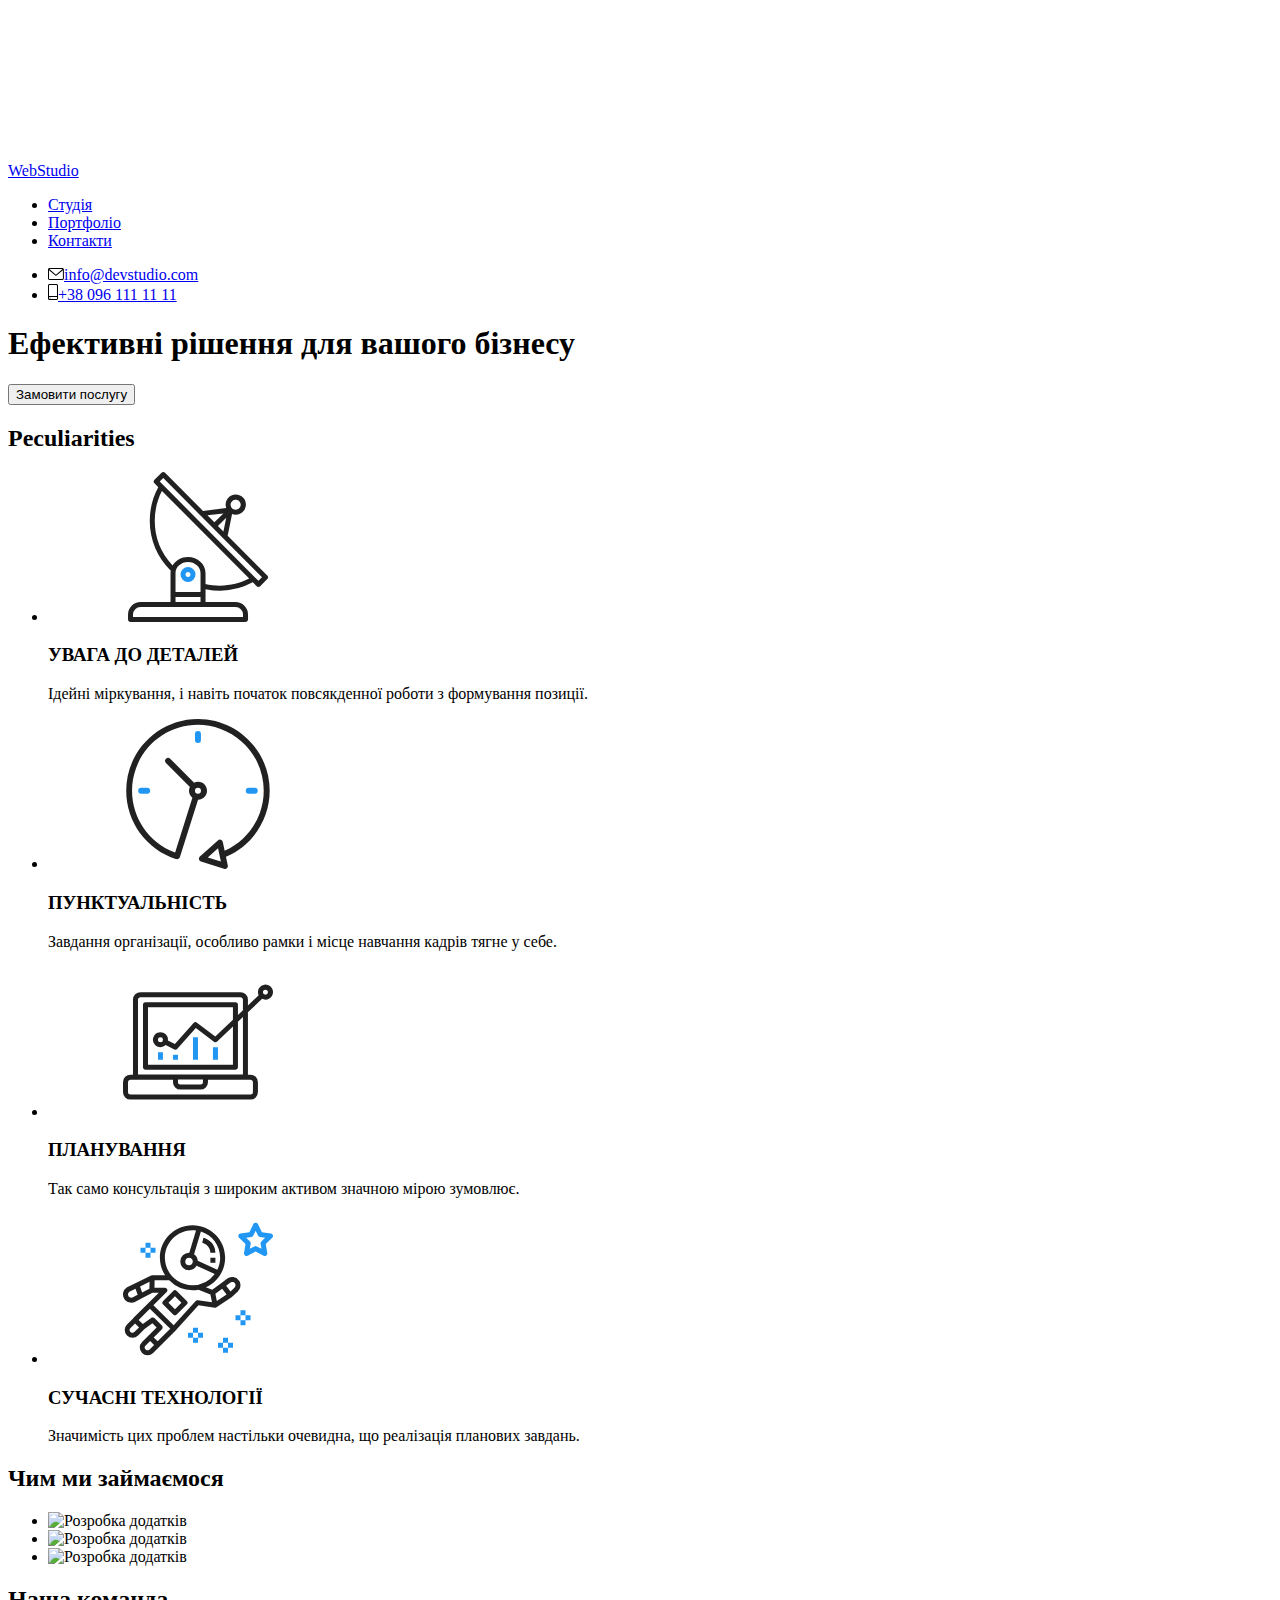
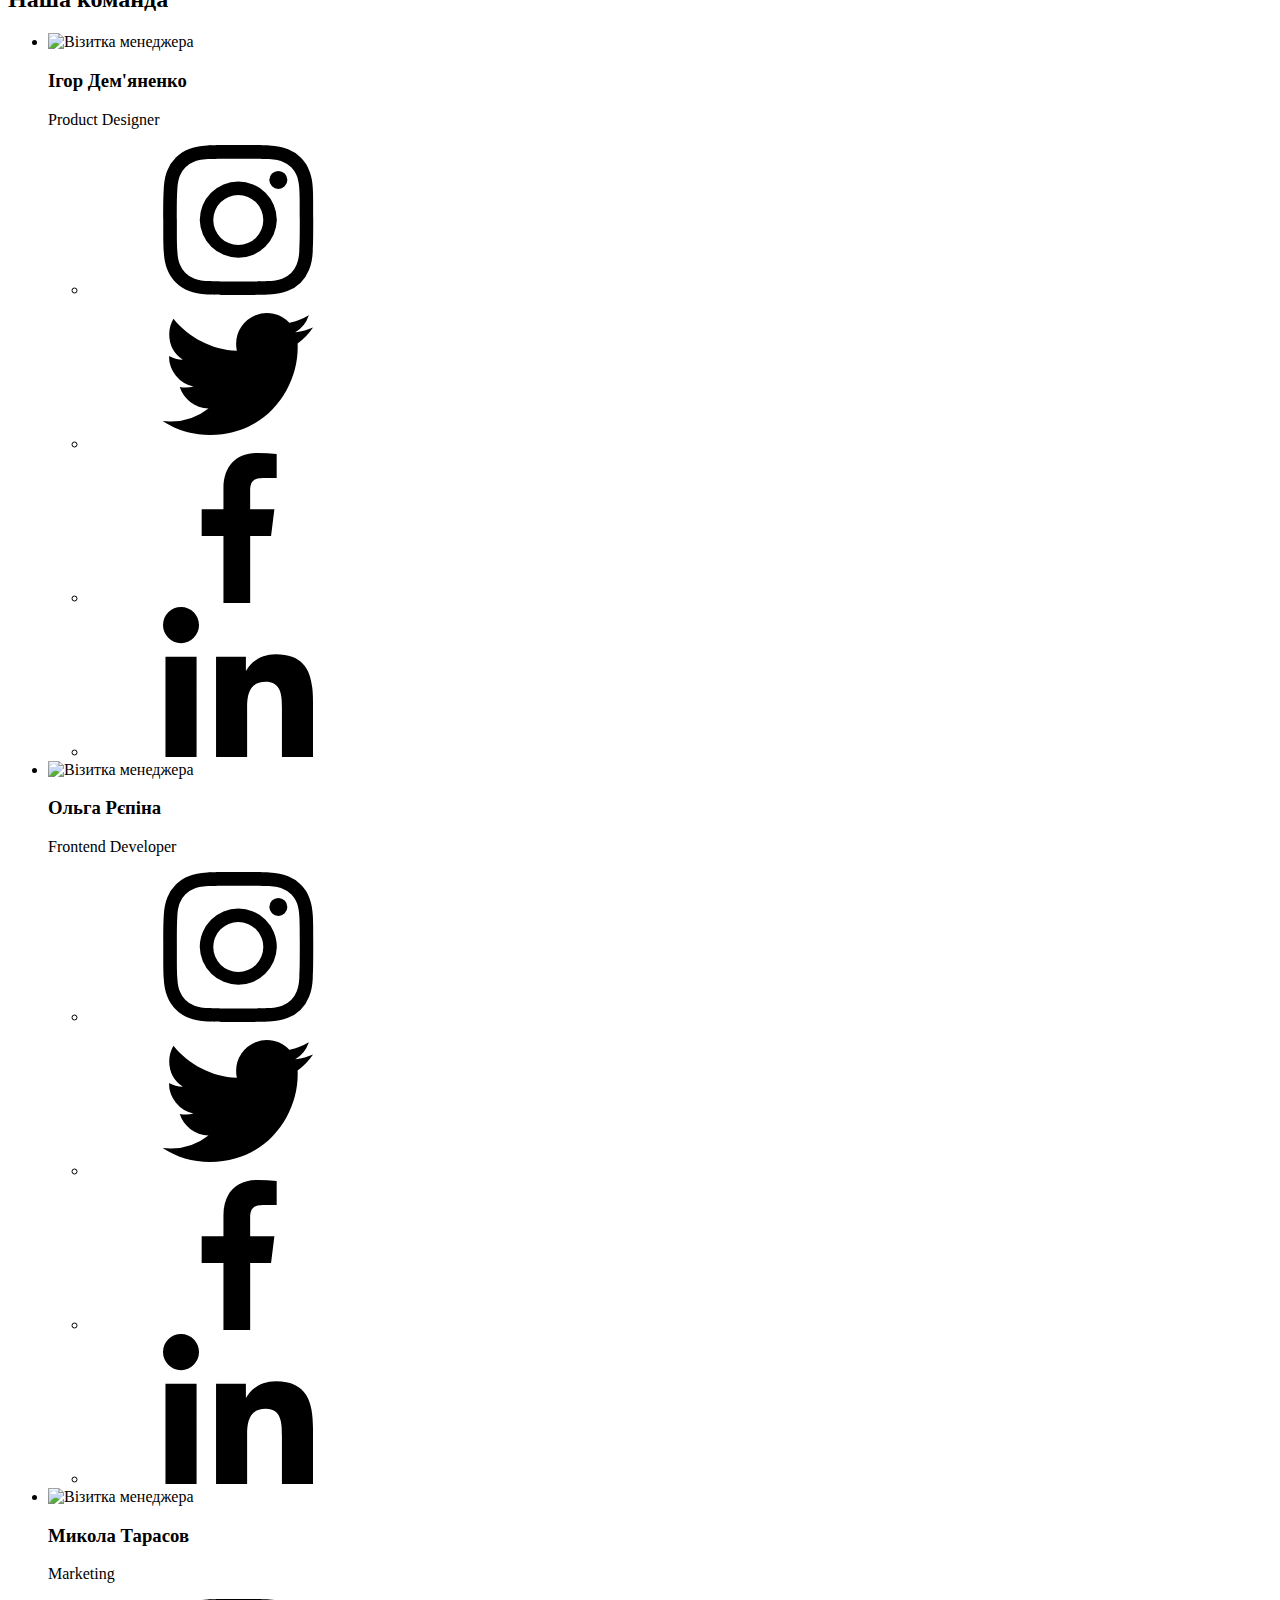
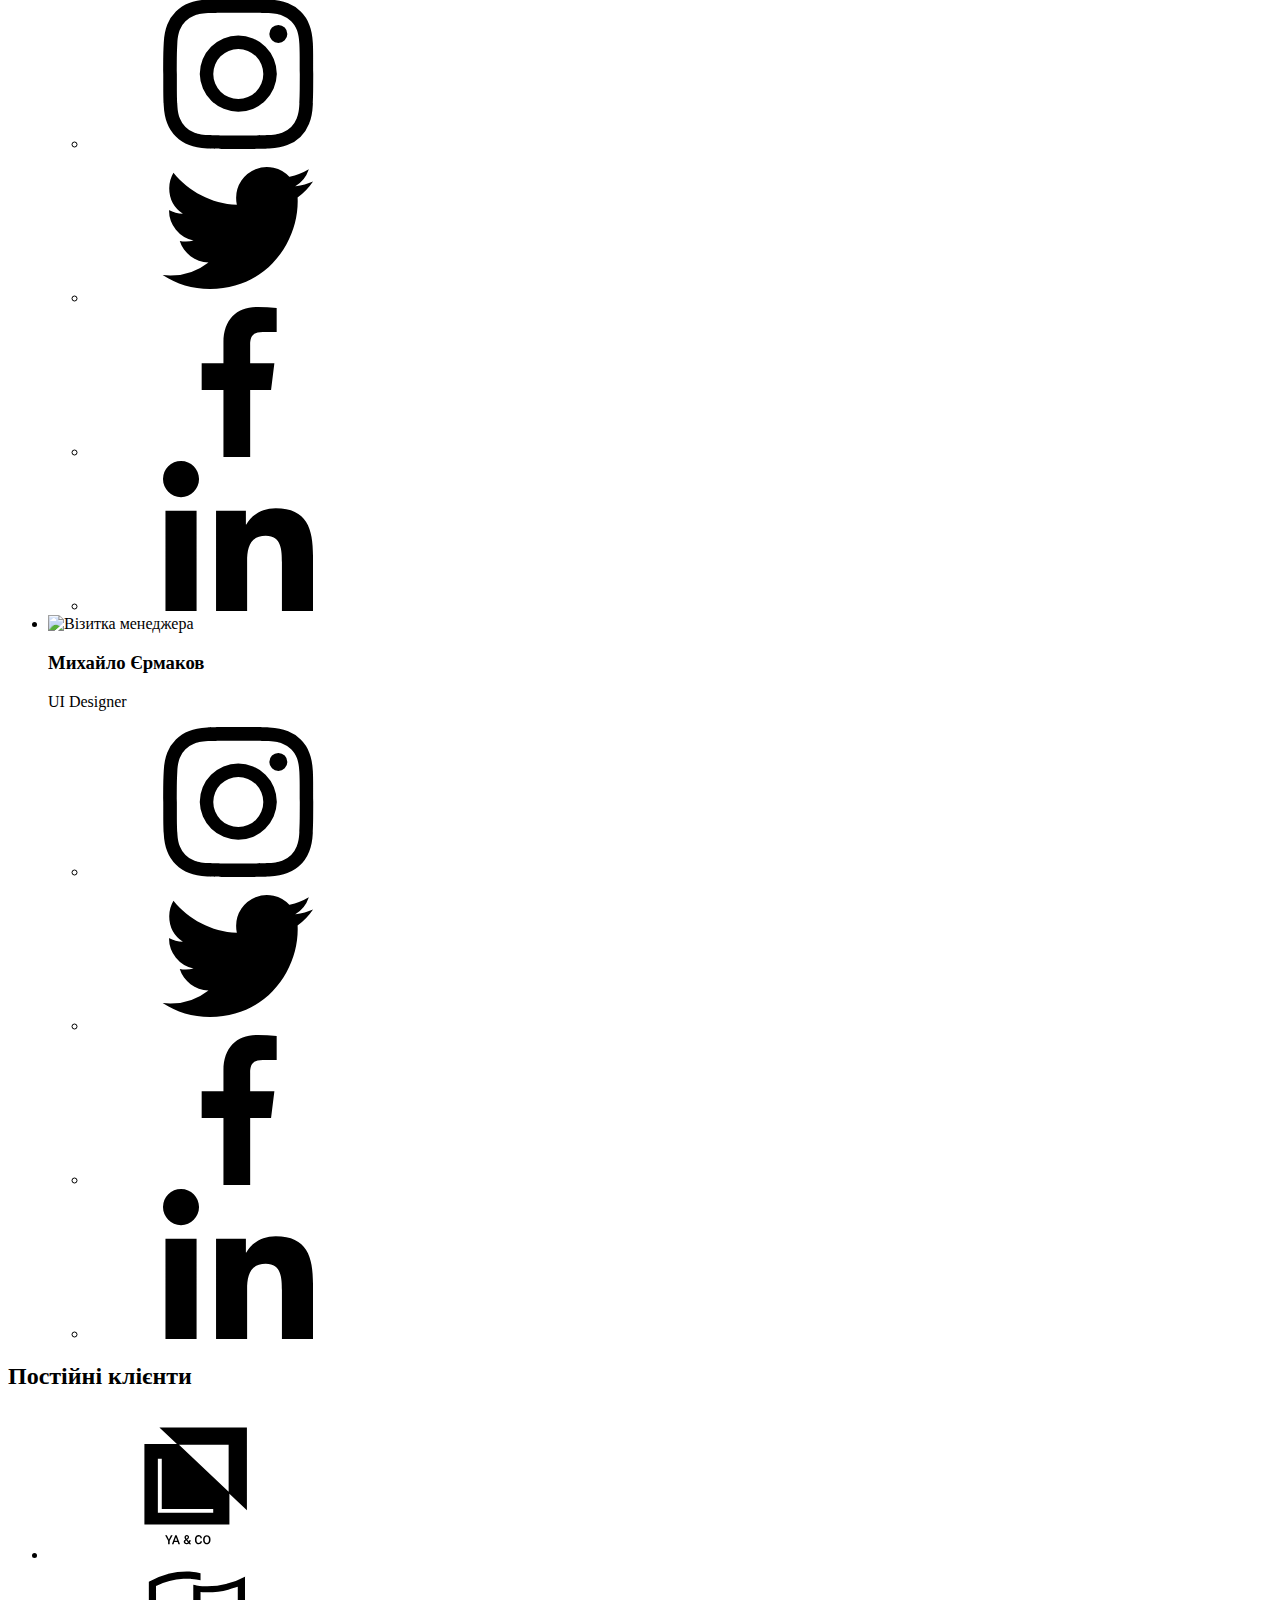
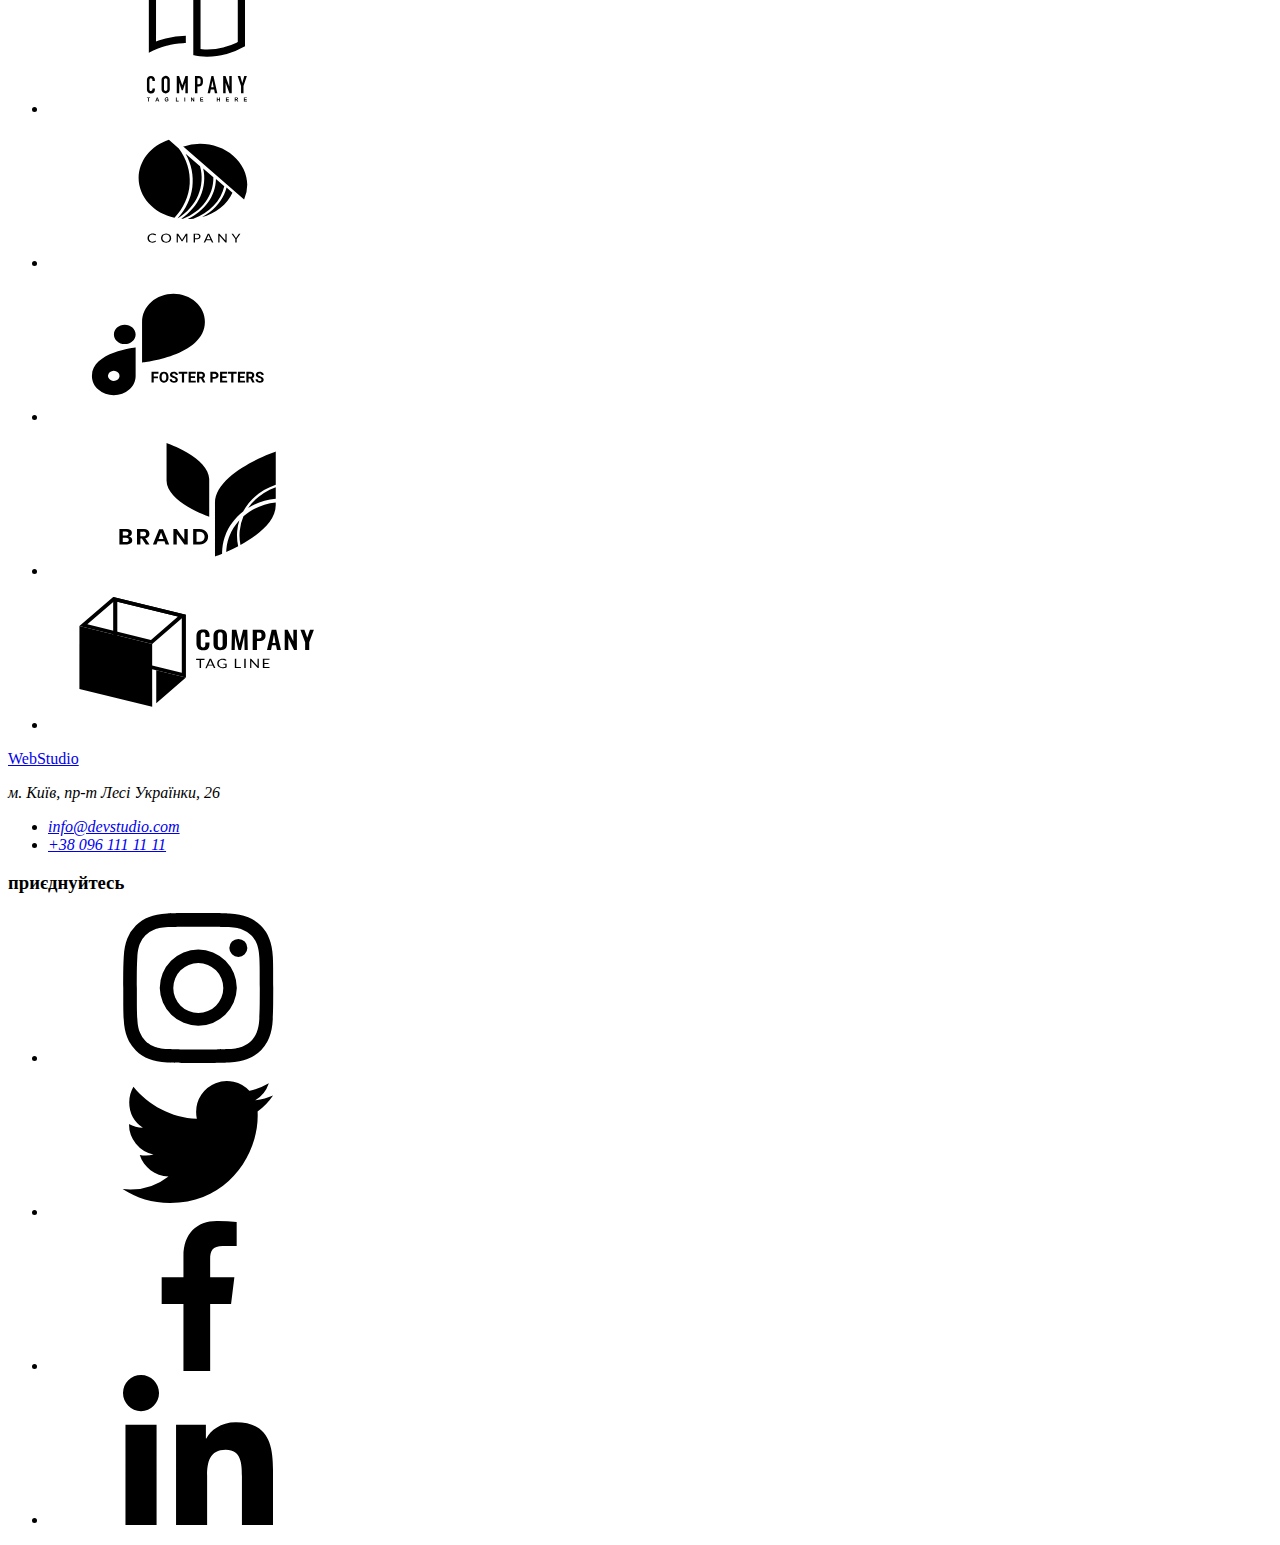
==== index.html @ af9d9654 "Add files via upload" ====
<!DOCTYPE html>
<html lang="uk">

<head>
    <meta charset="utf-8">
    <meta name="viewport" content="width=device-width, initial-scale=1.0">
    <link rel="preconnect" href="https://fonts.googleapis.com">
    <link rel="preconnect" href="https://fonts.gstatic.com" crossorigin>
    <link
        href="https://fonts.googleapis.com/css2?family=Raleway:wght@700&family=Roboto:wght@400;500;700;900&display=swap"
        rel="stylesheet">
    <link rel="stylesheet" href="https://cdnjs.cloudflare.com/ajax/libs/modern-normalize/2.0.0/modern-normalize.min.css"
        integrity="sha512-4xo8blKMVCiXpTaLzQSLSw3KFOVPWhm/TRtuPVc4WG6kUgjH6J03IBuG7JZPkcWMxJ5huwaBpOpnwYElP/m6wg=="
        crossorigin="anonymous" referrerpolicy="no-referrer">
    <title>WebStudio</title>
    <link rel="stylesheet" href="./css/global.css">
    <link rel="stylesheet" href="./css/studio.css">

</head>

<body>
    <svg aria-hidden="true" overflow="hidden">
        <defs>
            <symbol id="antenna" viewBox="0 0 32 32">
                <path fill="var(--color1, #212121)"
                    d="m30.773 22.098-8.443-8.505.937-4.616c.225.09.485.144.758.146h.033a2.16 2.16 0 1 0-2.029-1.42l-.005-.015-4.96.606L8.973.161a.53.53 0 0 0-.376-.16.536.536 0 0 0-.373.155L6.712 1.66a.535.535 0 0 0 0 .754l.814.825C6.383 5.301 5.71 7.761 5.71 10.378c0 4.106 1.656 7.824 4.336 10.525l-.001-.001a.49.49 0 0 0 .146.097 2.986 2.986 0 0 0-.052.546v6.188h-6.4a2.669 2.669 0 0 0-2.667 2.666v1.067c0 .295.239.534.534.534H26.14a.534.534 0 0 0 .533-.534v-1.067a2.67 2.67 0 0 0-2.666-2.666h-6.4v-2.742a14.784 14.784 0 0 0 10.166-1.502l-.077.039.818.823a.534.534 0 0 0 .376.16.536.536 0 0 0 .373-.155l1.512-1.504a.535.535 0 0 0 0-.754zM23.28 6.233a1.067 1.067 0 1 1 .752 1.822h-.004a1.066 1.066 0 0 1-.747-1.822h-.002zm-1.256 3.504-.598 2.946-1.175-1.183 1.774-1.763zm-.605-.902-1.92 1.909-1.486-1.493 3.406-.416zM24.004 28.8a1.6 1.6 0 0 1 1.6 1.6v.534H2.138V30.4a1.6 1.6 0 0 1 1.6-1.6h20.267zm-7.466-2.134v1.067h-5.334v-1.067h5.334zM11.204 25.6v-4.053c0-1.294 1.196-2.346 2.667-2.346s2.667 1.053 2.667 2.346V25.6h-5.334zm6.4-1.696v-2.357c0-1.882-1.675-3.413-3.733-3.413h-.058c-1.353 0-2.54.707-3.213 1.771l-.009.016a13.817 13.817 0 0 1-3.812-9.55c0-2.314.567-4.496 1.569-6.414l-.036.077 18.602 18.709c-1.823.947-3.979 1.502-6.266 1.502-1.079 0-2.128-.124-3.136-.357l.093.018zm11.289-.684L7.836 2.039l.754-.752 7.935 7.98c.004 0 .006.007.01.01l13.114 13.191-.757.752z" />
                <path fill="var(--color2, #2196f3)"
                    d="M13.876 20.267h-.007a1.6 1.6 0 0 0-.003 3.2h.007a1.6 1.6 0 0 0 .002-3.2zm.373 1.978a.534.534 0 1 1-.378-.912.533.533 0 0 1 .374.911h.005z" />
            </symbol>
            <symbol id="astronaut" viewBox="0 0 32 32">
                <path fill="var(--color2, #2196f3)"
                    d="M31.974 4.524a.535.535 0 0 0-.427-.362h-.003l-1.911-.278-.855-1.731c-.179-.365-.777-.365-.956 0l-.855 1.731-1.911.278a.534.534 0 0 0-.296.91l1.383 1.348-.326 1.903a.532.532 0 0 0 .774.562l1.709-.899 1.709.899a.534.534 0 0 0 .773-.565v.003l-.326-1.903 1.383-1.348a.535.535 0 0 0 .134-.55l.001.004zm-2.463 1.327a.53.53 0 0 0-.153.472l.191 1.114-1-.526a.525.525 0 0 0-.501.001l.003-.001-1 .526.191-1.114a.53.53 0 0 0-.152-.472l-.811-.79 1.119-.162a.532.532 0 0 0 .402-.292l.5-1.013.5 1.013a.532.532 0 0 0 .402.292l1.119.162-.809.79zm-3.377 14.671h-1.067v1.067h1.067v-1.067zm0 2.134h-1.067v1.066h1.067v-1.066zm1.066-1.067h-1.067v1.067H27.2v-1.067zm-2.133 0H24v1.067h1.067v-1.067zm-2.667 4.8h-1.067v1.067H22.4v-1.067zm0 2.134h-1.067v1.067H22.4v-1.067zm1.067-1.067H22.4v1.067h1.067v-1.067zm-2.133 0h-1.067v1.067h1.067v-1.067zM16 24.256h-1.066v1.067H16v-1.067zm0 2.133h-1.066v1.067H16v-1.067zm1.067-1.067H16v1.067h1.067v-1.067zm-2.133 0h-1.067v1.067h1.067v-1.067zm-9.067-19.2H4.801v1.066h1.066V6.122zm0 2.134H4.801v1.066h1.066V8.256zm1.066-1.067H5.866v1.067h1.066V7.189zm-2.133 0H3.733v1.067H4.8V7.189z" />
                <path fill="var(--color1, #212121)"
                    d="M24.715 14.16a1.774 1.774 0 0 0-1.179-.703l-.009-.001a1.769 1.769 0 0 0-1.344.355l.004-.003-1.253.96-1.898 1.417-1.358-.541c2.421-1.086 4.113-3.508 4.113-6.32 0-3.823-3.122-6.934-6.961-6.934S7.869 5.5 7.869 9.324c0 1.386.415 2.674 1.12 3.759l-2.768-.024c-.009 0-.016.005-.023.005a.511.511 0 0 0-.159.033l.004-.001c-.013.005-.026.007-.038.013-.006.003-.013.003-.019.006l-3.233 1.596-.001.001-1.893.91a.5.5 0 0 0-.065.036l.001-.001a1.782 1.782 0 0 0-.594 2.306l-.005-.01c.22.424.592.742 1.043.885l.013.003a1.772 1.772 0 0 0 1.388-.133l-.009.005 1.388-.738 2.264-1.169 1.357-.008-5.442 5.415-.001.001-1.339 1.333a1.643 1.643 0 0 0-.491 1.173v.005a1.668 1.668 0 0 0 1.667 1.664h.002a1.67 1.67 0 0 0 1.18-.485l1.314-1.309 1.741-1.3.901.897L4.07 27.28a1.643 1.643 0 0 0-.491 1.173v.004a1.662 1.662 0 0 0 1.666 1.664h.003a1.67 1.67 0 0 0 1.18-.485l4.488-4.472c.007-.006.016-.009.022-.016l5.166-5.658 3.471.494a.474.474 0 0 0 .262-.032c.017-.006.032-.015.049-.023.019-.01.039-.015.058-.027l3.213-2.133c.012-.008.018-.021.029-.03.013-.01.029-.014.041-.026l1.271-1.191c.348-.326.564-.787.564-1.3 0-.4-.132-.769-.355-1.066l.003.005zM2.13 17.77a.706.706 0 0 1-.564.05l.005.001a.717.717 0 0 1-.215-1.258l.002-.001 1.314-.632.316.924.133.389-.992.527zm3.497-1.828-1.548.8-.255-.746-.184-.537 2.027-1.001-.04 1.484zm15.1-6.62c0 .918-.219 1.785-.599 2.56l-4.181-1.899a1.865 1.865 0 0 0-.782-1.384l-.006-.004 1.464-4.861c2.377.757 4.104 2.975 4.104 5.588zm-11.789 0c0-3.235 2.644-5.867 5.894-5.867.253 0 .5.022.745.053l-1.432 4.753c-.019 0-.037-.006-.057-.006h-.001a1.872 1.872 0 0 0-1.872 1.867 1.873 1.873 0 0 0 1.872 1.867h.001c.695 0 1.295-.383 1.618-.944l3.863 1.755a5.891 5.891 0 0 1-4.737 2.39c-3.25 0-5.894-2.632-5.894-5.867zm5.957.8c0 .441-.362.8-.806.8h-.001a.804.804 0 0 1-.804-.8c0-.441.361-.8.806-.8s.806.359.806.8zM2.464 25.146a.606.606 0 0 1-.855.001.591.591 0 0 1 0-.844l.962-.959.852.848-.959.954zm3.214 3.734a.606.606 0 0 1-.855.001.591.591 0 0 1 0-.844l.963-.959.852.848-.96.955zm3.482-3.469-.001.001-1.765 1.76-.852-.848 1.765-1.757a.527.527 0 0 0 .09-.136c.007-.014.02-.026.026-.04.016-.041.019-.085.026-.128.003-.025.014-.048.014-.073 0-.035-.013-.07-.02-.105-.006-.032-.006-.064-.019-.096a.536.536 0 0 0-.092-.138c-.01-.012-.014-.026-.025-.038h-.001l-.001-.002-1.607-1.6c-.017-.017-.039-.024-.058-.038a.491.491 0 0 0-.084-.056l-.003-.001a.527.527 0 0 0-.09-.031l-.003-.001a.502.502 0 0 0-.101-.02h-.025a.603.603 0 0 0-.075.005h.003c-.036.005-.069.009-.104.021s-.064.027-.094.045c-.02.011-.043.015-.061.029l-1.774 1.324-.901-.897 2.399-2.386 4.36 4.289-.928.919zm6.819-7.017c-.016-.002-.03.004-.046.003l-.027-.001a.562.562 0 0 0-.092.008h.003a.484.484 0 0 0-.187.07l.002-.001a.492.492 0 0 0-.083.061c-.013.011-.028.016-.04.029l-4.698 5.146-4.328-4.256 2.833-2.818a.535.535 0 0 0-.378-.911h-.002l-2.219.013.028-1.607 3.104.027a6.928 6.928 0 0 0 4.978 2.101h.003c.438 0 .864-.046 1.28-.122.04.032.08.064.129.085l2.41.96.152.758.178.886-3.003-.427zm4.041.178-.313-1.558 1.446-1.08.946 1.257-2.08 1.381zm3.753-2.831-.837.785-.931-1.236.831-.637a.735.735 0 0 1 .543-.143.718.718 0 0 1 .621.71.71.71 0 0 1-.226.521z" />
                <path fill="var(--color1, #212121)"
                    d="m13.602 18.544-2.143-2.134a.53.53 0 0 0-.752 0l-2.143 2.133a.535.535 0 0 0 0 .756l2.142 2.134a.53.53 0 0 0 .752 0l2.143-2.134a.532.532 0 0 0 0-.756zm-2.519 1.759-1.387-1.381 1.386-1.381 1.387 1.381-1.387 1.381zm6.081-15.232-.258 1.036c.071.018 1.738.452 1.738 2.149h1.067c0-2.017-1.666-2.965-2.547-3.184zm2.547 4.251h-1.067v1.066h1.067V9.322z" />
            </symbol>
            <symbol id="clock" viewBox="0 0 32 32">
                <path fill="var(--color1, #212121)"
                    d="M31.296 15.301C31.295 6.849 24.441-.002 15.988 0S.685 6.855.687 15.308c.002 6.788 4.422 12.543 10.541 14.545l.108.031a.667.667 0 0 0 .529-.065.636.636 0 0 0 .283-.357l3.865-12.25a1.913 1.913 0 1 0-.852-3.63l.011-.005-5.106-5.107a.638.638 0 0 0-.902.902l5.103 5.109a1.847 1.847 0 0 0-.191.826c0 .602.283 1.137.723 1.48l.004.003-3.682 11.673C3.843 25.782.117 17.709 2.797 10.431S13.551-.573 20.829 2.108c7.278 2.681 11.004 10.754 8.323 18.032-1.345 3.581-4.003 6.406-7.374 7.938l-.088.036-.398-1.874a.639.639 0 0 0-1.05-.343l.001-.001-3.837 3.426a.637.637 0 0 0 .227 1.083l.005.001 4.899 1.563a.637.637 0 0 0 .818-.744l.001.004-.391-1.839c5.528-2.374 9.329-7.772 9.329-14.057v-.034.002zm-15.304-.637a.638.638 0 0 1 0 1.276.638.638 0 0 1 0-1.276zm2.1 14.864 2.184-1.948.603 2.84-2.787-.892z" />
                <path fill="var(--color2, #2196f3)"
                    d="M15.354 3.185V4.46a.638.638 0 0 0 1.276 0V3.185a.638.638 0 1 0-1.276 0zM3.876 14.664a.638.638 0 0 0 0 1.276h1.275a.638.638 0 0 0 0-1.276H3.876zm24.232 1.275a.638.638 0 0 0 0-1.276h-1.275a.638.638 0 0 0 0 1.276h1.275z" />
            </symbol>
            <symbol id="diagram" viewBox="0 0 32 32">
                <path fill="var(--color2, #2196f3)"
                    d="M14.926 14.965h1.066v4.798h-1.066v-4.798zm4.264 2.132h1.066v2.665H19.19v-2.665zm-8.529 1.599h1.066v1.066h-1.066v-1.066zm-3.198-.533h1.066v1.599H7.463v-1.599z" />
                <path fill="var(--color1, #212121)"
                    d="M1.599 28.291h25.586a1.6 1.6 0 0 0 1.599-1.599V24.56a1.6 1.6 0 0 0-1.599-1.599h-.533V9.667l3.028-2.868a1.608 1.608 0 1 0-.742-.752l-.004-.01-2.281 2.162v-1.23a1.6 1.6 0 0 0-1.599-1.599H3.731a1.6 1.6 0 0 0-1.599 1.599v15.992h-.533A1.6 1.6 0 0 0 0 24.56v2.132a1.6 1.6 0 0 0 1.599 1.599zM30.384 4.837a.533.533 0 0 1 0 1.066.533.533 0 0 1 0-1.066zM3.198 6.969c0-.294.239-.533.533-.533h21.323c.294 0 .533.239.533.533v2.239l-1.066 1.013V8.036a.534.534 0 0 0-.534-.534H4.798a.534.534 0 0 0-.534.533v13.327c0 .294.239.533.534.533h19.189a.534.534 0 0 0 .534-.533v-9.675l1.066-1.01V22.96H3.198V6.969zm4.798 6.93h-.005a1.6 1.6 0 1 0 1.112 2.748l1.853.93a.535.535 0 0 0 .636-.122l3.939-4.432 3.872 2.902a.534.534 0 0 0 .686-.039l3.365-3.188v8.131H5.331V8.568h18.123v2.661l-3.771 3.572-3.904-2.927a.534.534 0 0 0-.718.071v.001l-3.993 4.493-1.493-.746c.011-.064.017-.128.02-.193a1.6 1.6 0 0 0-1.599-1.599zm.533 1.599a.533.533 0 0 1-1.066 0 .533.533 0 0 1 1.066 0zm3.198 8.528h5.33v.533a.533.533 0 0 1-.533.533h-4.265a.533.533 0 0 1-.533-.533v-.533zm-10.66.534c0-.294.238-.533.533-.533h9.062v.533a1.6 1.6 0 0 0 1.599 1.599h4.265a1.6 1.6 0 0 0 1.599-1.599v-.533h9.062c.294 0 .533.239.533.533v2.132a.533.533 0 0 1-.533.533H1.601a.533.533 0 0 1-.533-.533V24.56z" />
            </symbol>
            <!-- Contact-icons -->
            <symbol id="envelope" viewBox="0 0 43 32">
                <path
                    d="M38.667 0H4C1.795 0 0 1.795 0 4v24c0 2.205 1.795 4 4 4h34.667c2.205 0 4-1.795 4-4V4c0-2.205-1.795-4-4-4zm0 2.667c.181 0 .355.037.512.104L21.334 18.238 3.489 2.771c.151-.065.327-.104.512-.104h34.667zm0 26.666H4A1.333 1.333 0 0 1 2.667 28V5.587l17.792 15.421c.233.203.539.327.875.327s.642-.124.876-.328l-.002.001L40 5.587V28c0 .736-.597 1.333-1.333 1.333z" />
            </symbol>
            <symbol id="smartphone" viewBox="0 0 20 32">
                <path
                    d="M17 0H3C1.346 0 0 1.346 0 3v26c0 1.654 1.346 3 3 3h14c1.654 0 3-1.346 3-3V3c0-1.654-1.346-3-3-3zM3 2h14a1 1 0 0 1 1 1v21H2V3a1 1 0 0 1 1-1zm14 28H3a1 1 0 0 1-1-1v-3h16v3a1 1 0 0 1-1 1z" />
                <path
                    d="M4.708 27.478a.889.889 0 0 1 .001 1.319l-.001.001a1.048 1.048 0 0 1-1.417 0l.001.001a.889.889 0 0 1-.001-1.319l.001-.001a1.048 1.048 0 0 1 1.417 0l-.001-.001z" />
            </symbol>
            <!-- Social-icons -->
            <symbol id="facebook" viewBox="0 0 32 32">
                <path
                    d="M21.328 5.312h2.923V.224A36.483 36.483 0 0 0 20.143 0h-.156.008c-4.213 0-7.099 2.65-7.099 7.52V12H8.25v5.688h4.646V32h5.699V17.69h4.459l.707-5.688h-5.168V8.08c0-1.643.443-2.768 2.734-2.768z" />
            </symbol>
            <symbol id="instagram" viewBox="0 0 32 32">
                <path
                    d="M31.968 9.408c-.074-1.701-.349-2.869-.742-3.882a7.839 7.839 0 0 0-1.85-2.837l-.001-.001A7.906 7.906 0 0 0 26.597.861l-.054-.018C25.524.449 24.362.176 22.661.101 20.949.019 20.405 0 16.059 0c-4.344 0-4.888.019-6.595.094-1.699.074-2.869.349-3.88.742a7.847 7.847 0 0 0-2.839 1.85l-.001.001A7.9 7.9 0 0 0 .919 5.465l-.018.054C.506 6.538.232 7.7.157 9.401c-.082 1.712-.101 2.256-.101 6.602 0 4.344.019 4.888.094 6.595.075 1.701.35 2.869.744 3.882a7.915 7.915 0 0 0 1.849 2.837l.001.001c.8.813 1.77 1.443 2.832 1.843 1.019.395 2.182.67 3.882.744 1.707.075 2.251.094 6.595.094 4.346 0 4.89-.019 6.595-.094 1.701-.074 2.869-.349 3.882-.742a8.237 8.237 0 0 0 4.664-4.628l.019-.055c.394-1.019.669-2.182.744-3.882.075-1.707.093-2.251.093-6.595s-.006-4.888-.08-6.595zm-2.88 13.066c-.07 1.563-.333 2.406-.55 2.97a5.341 5.341 0 0 1-3.004 3.024l-.036.012c-.56.219-1.411.482-2.968.55-1.688.075-2.194.094-6.464.094-4.269 0-4.782-.019-6.464-.094-1.563-.069-2.406-.331-2.97-.55a4.953 4.953 0 0 1-1.836-1.192l-.001-.001a4.978 4.978 0 0 1-1.184-1.803L3.6 25.45c-.218-.563-.48-1.413-.549-2.97-.075-1.688-.094-2.195-.094-6.464 0-4.27.019-4.784.094-6.464.069-1.563.331-2.406.549-2.97a4.897 4.897 0 0 1 1.198-1.837l.002-.002a4.972 4.972 0 0 1 1.806-1.182l.034-.011c.56-.219 1.411-.48 2.968-.55 1.688-.074 2.195-.093 6.464-.093 4.275 0 4.782.019 6.464.093 1.563.069 2.406.331 2.97.55a4.91 4.91 0 0 1 1.837 1.194c.531.52.938 1.144 1.195 1.84.218.56.48 1.411.549 2.968.075 1.688.094 2.194.094 6.464 0 4.269-.019 4.768-.094 6.458z" />
                <path
                    d="M16.059 7.782a8.223 8.223 0 0 0-8.219 8.221 8.223 8.223 0 0 0 16.442.008v-.009a8.223 8.223 0 0 0-8.221-8.221zm0 13.552a5.333 5.333 0 0 1 .001-10.666h.001a5.334 5.334 0 1 1 0 10.668zM26.525 7.458a1.92 1.92 0 0 1-3.84 0 1.92 1.92 0 0 1 3.84 0z" />
            </symbol>
            <symbol id="linkedin" viewBox="0 0 32 32">
                <path
                    d="M31.992 32H32V20.262c0-5.741-1.237-10.163-7.947-10.163-3.227 0-5.392 1.77-6.277 3.45h-.093v-2.914h-6.365v21.363h6.627V21.42c0-2.786.528-5.48 3.978-5.48 3.398 0 3.448 3.179 3.448 5.658V32h6.621zM.528 10.635h6.635V32H.528V10.635zM3.843 0A3.843 3.843 0 0 0 0 3.843c0 2.12 1.722 3.878 3.843 3.878 2.12 0 3.842-1.757 3.842-3.878S5.965.002 3.844 0z" />
            </symbol>
            <symbol id="twitter" viewBox="0 0 32 32">
                <path
                    d="M32 6.078c-1.1.493-2.376.857-3.713 1.028l-.068.007a6.556 6.556 0 0 0 2.873-3.579l.013-.046a12.88 12.88 0 0 1-4.076 1.573l-.084.014A6.558 6.558 0 0 0 15.6 9.557v.004c0 .52.043 1.021.152 1.496-5.454-.266-10.28-2.88-13.522-6.861a6.524 6.524 0 0 0-.902 3.313v.001a6.57 6.57 0 0 0 2.914 5.451 6.453 6.453 0 0 1-2.994-.823l.033.017v.072a6.592 6.592 0 0 0 5.213 6.44l.043.008a6.403 6.403 0 0 1-1.662.215h-.061.003c-.419 0-.843-.024-1.242-.112.85 2.598 3.261 4.509 6.13 4.57a13.093 13.093 0 0 1-8.122 2.8H1.57h.001-.062c-.531 0-1.055-.034-1.569-.099l.061.006c2.826 1.846 6.287 2.944 10.004 2.944h.063-.003c12.072 0 18.672-10 18.672-18.669 0-.288-.01-.57-.024-.848a13.203 13.203 0 0 0 3.258-3.355l.03-.047z" />
            </symbol>
            <!-- Logo-icons -->
            <symbol id="Logo1" viewBox="0 0 57 32">
                <path
                    d="m20.267 3.733 3.738 3.538-6.938-.004v17.167H35.2V17.87l3.733 3.534V3.733H20.266zm14.769 13.722L24.439 7.423h10.597v10.032zm-3.29 4.468h-11.81V10.378h.835v10.763h10.975v.781zm-9.021 4.797-.436.899-.436-.899h-.366l.637 1.198v.698h.331v-.698l.635-1.198h-.364zm.549 1.896.154-.442h.734l.155.442h.344l-.717-1.896h-.296l-.716 1.896h.342zm.52-1.493.275.786h-.549l.275-.787zm1.737.74a.425.425 0 0 0-.071.238v.003c0 .16.056.29.168.389s.263.149.45.149a.784.784 0 0 0 .485-.153l.107.126h.367l-.278-.33a.95.95 0 0 0 .164-.574h-.275a.768.768 0 0 1-.079.348l-.366-.432.129-.094a.724.724 0 0 0 .195-.195l.002-.003a.41.41 0 0 0 .06-.216v-.01a.39.39 0 0 0-.132-.293.477.477 0 0 0-.32-.123h-.02.001c-.153 0-.274.044-.364.13s-.135.203-.135.352c0 .061.014.123.043.189.03.065.082.144.155.237a1.13 1.13 0 0 0-.282.261zm.856.42a.478.478 0 0 1-.299.107h-.015a.31.31 0 0 1-.212-.083.286.286 0 0 1-.085-.203v-.011.001c0-.101.052-.192.156-.271l.041-.029.414.489zm-.34-.84c-.09-.11-.134-.202-.134-.275 0-.063.019-.116.055-.157a.184.184 0 0 1 .139-.063h.015c.052 0 .1.02.135.054a.168.168 0 0 1 .056.126v.007a.234.234 0 0 1-.08.177l-.041.032-.145.099zm3.086 1.03a.689.689 0 0 0 .224-.474h-.328c-.018.135-.059.232-.124.29s-.163.087-.292.087c-.141 0-.249-.054-.323-.162s-.11-.264-.11-.469v-.167c.002-.203.041-.355.117-.46a.386.386 0 0 1 .331-.157c.123 0 .217.03.28.091s.104.158.12.294h.328c-.021-.207-.095-.368-.222-.482s-.296-.171-.506-.171a.717.717 0 0 0-.681.421l-.002.005c-.06.133-.096.288-.096.451v.023-.001.177c.003.174.035.327.098.46s.151.234.266.306a.75.75 0 0 0 .4.107c.216 0 .389-.056.519-.169zm1.936-.266c.064-.141.097-.304.097-.49v-.125c0-.169-.036-.329-.102-.473l.003.007a.728.728 0 0 0-.274-.318l-.003-.002c-.119-.075-.256-.112-.411-.112s-.291.037-.411.113a.738.738 0 0 0-.277.324 1.135 1.135 0 0 0-.098.466v.025-.001.107c.001.181.034.341.099.48a.752.752 0 0 0 .279.322.764.764 0 0 0 .411.112.755.755 0 0 0 .412-.112.737.737 0 0 0 .276-.323zm-.353-1.072c.08.112.119.274.119.484v.099c0 .213-.039.376-.118.487a.386.386 0 0 1-.336.167h-.014a.393.393 0 0 1-.324-.17l-.001-.001c-.081-.114-.121-.275-.121-.483v-.109c.002-.204.043-.362.122-.473a.39.39 0 0 1 .321-.168h.014-.001a.39.39 0 0 1 .338.168z" />
            </symbol>
            <symbol id="Logo2" viewBox="0 0 57 32">
                <path
                    d="M26.727 3.165h-.073a7.542 7.542 0 0 0-.336-.012h-.243c-.212 0-.428.005-.642.016l-.024-.001-.025.001h.001c-2.059.12-3.971.635-5.699 1.47l.09-.039-.23.111V16.52l.54-.183a20.64 20.64 0 0 1 1.5-.445 17.815 17.815 0 0 1 4.305-.573h.012v1.551c-.193.001-.38.006-.568.016h-.045c-1.212.068-2.348.25-3.442.537l.12-.027c-1.503.382-2.82.91-4.044 1.586l.087-.044V3.793a15.49 15.49 0 0 1 4.042-1.665l.11-.024a15.544 15.544 0 0 1 3.909-.505h.231c.273.007.539.019.788.038.658.046 1.31.15 1.949.311v1.527a11.487 11.487 0 0 0-1.849-.282l-.039-.002-.039-.003c-.132-.011-.263-.022-.386-.022zm2.688 1.561c.339.026.69.038 1.044.038a16.84 16.84 0 0 0 4.231-.554l-.117.026a16.9 16.9 0 0 0 4.043-1.587l-.087.044v14.875a15.559 15.559 0 0 1-4.042 1.665l-.11.024c-1.173.314-2.52.498-3.91.503h-.1c-1.02 0-2.01-.128-2.955-.368l.083.018V4.438c.229.053.466.102.706.142.394.067.81.115 1.214.145zm7.57.116-.54.181c-.496.167-.997.316-1.5.449-1.344.36-2.888.569-4.48.575h-.004c-.352 0-.676-.01-.989-.03l-.43-.028v12.148l.37.032c.342.03.696.045 1.052.045a14.371 14.371 0 0 0 3.631-.48l-.1.023a14.671 14.671 0 0 0 2.848-1.031l-.088.039.23-.111V4.842zM19.06 24.113a.794.794 0 0 0-.572-.243l-.03.001h.001-.012a.888.888 0 0 0-.34.067l.006-.002a.785.785 0 0 0-.442.444l-.002.005a.874.874 0 0 0-.062.335v2.023a.957.957 0 0 0 .079.415.808.808 0 0 0 .203.271.714.714 0 0 0 .277.144c.099.027.201.042.302.042a.854.854 0 0 0 .838-.851v-.226h-.53v.192c0 .06-.011.118-.032.171l.001-.003a.315.315 0 0 1-.077.114.367.367 0 0 1-.221.077.265.265 0 0 1-.247-.108l-.001-.001a.478.478 0 0 1-.071-.251v-.021.001-1.887a.643.643 0 0 1 .065-.302.27.27 0 0 1 .227-.124l.033.002h-.001.01c.092 0 .174.045.226.114l.001.001a.425.425 0 0 1 .088.26v.012-.001.175h.524v-.215a.958.958 0 0 0-.067-.352l.002.006a.838.838 0 0 0-.177-.285zm3.142-.022a.92.92 0 0 0-.917-.166.838.838 0 0 0-.483.443l-.002.005a.94.94 0 0 0-.077.392v1.94a.932.932 0 0 0 .077.397.77.77 0 0 0 .205.271.837.837 0 0 0 .279.171.914.914 0 0 0 .919-.172l-.001.001a.831.831 0 0 0 .199-.271.934.934 0 0 0 .077-.397v-1.958a.952.952 0 0 0-.08-.381l.002.006a.876.876 0 0 0-.199-.283zm-.247 2.615.001.03a.349.349 0 0 1-.106.251.388.388 0 0 1-.499 0h.001a.344.344 0 0 1-.106-.25c0-.011 0-.022.002-.032v.001-1.941l-.001-.03c0-.098.041-.187.106-.25a.388.388 0 0 1 .499 0h-.001a.344.344 0 0 1 .106.25l-.001.032v-.001 1.941zm4.374.867v-3.675h-.508l-.668 1.945h-.009l-.674-1.945h-.503v3.674h.525v-2.235h.01l.514 1.58h.262l.518-1.58h.01v2.235h.525zm2.982-3.416a.727.727 0 0 0-.297-.201 1.153 1.153 0 0 0-.361-.057h-.8v3.675h.524v-1.435h.269a.968.968 0 0 0 .473-.1.779.779 0 0 0 .286-.278l.002-.003a.893.893 0 0 0 .12-.32 2.56 2.56 0 0 0 .028-.385v-.035.002a2.107 2.107 0 0 0-.051-.525.789.789 0 0 0-.193-.338zm-.27 1.12a.45.45 0 0 1-.05.194l.001-.003a.3.3 0 0 1-.133.128l-.002.001a.525.525 0 0 1-.22.047l-.028-.001h.001-.239v-1.249h.27l.025-.001c.077 0 .149.017.214.048l-.003-.001a.299.299 0 0 1 .122.134l.001.002a.537.537 0 0 1 .046.205v.244c0 .085.005.174 0 .252h-.005zm2.75-1.378h-.429l-.81 3.675h.524l.154-.789h.714l.154.789h.523l-.829-3.675zm-.483 2.384.258-1.332h.01l.256 1.332h-.523zm3.865-.171h-.01l-.79-2.213h-.503v3.675h.523v-2.21h.011l.8 2.209h.493v-3.674h-.523v2.213zm3.199-2.213-.421 1.461h-.011l-.421-1.461h-.554l.719 2.122v1.553h.524v-1.553l.719-2.121h-.555zM17.6 28.611h.252v.708h.171v-.708h.251v-.145H17.6v.146zm2.121-.146-.331.853h.182l.07-.194h.34l.073.194h.187l-.339-.853h-.182zm-.027.516.116-.316.116.316h-.232zm2.124.023h.197v.11a.326.326 0 0 1-.203.072H21.8a.218.218 0 0 1-.169-.081.352.352 0 0 1-.063-.203l.001-.02v.001c0-.19.082-.285.245-.285l.018-.001a.18.18 0 0 1 .174.136v.001l.169-.033c-.036-.166-.156-.251-.362-.251h-.011a.43.43 0 0 0-.287.11.415.415 0 0 0-.123.329v-.001.02c0 .115.041.22.11.301l-.001-.001a.411.411 0 0 0 .297.126l.027-.001h-.001.014a.51.51 0 0 0 .348-.137v-.336h-.37v.144zm2.141-.539h-.173v.853h.597v-.145h-.425v-.708zm1.811 0h-.173v.853h.173v-.853zm1.769.57-.349-.57h-.167v.853h.16v-.557l.343.557h.172v-.853h-.158v.57zm1.601-.093h.425v-.145h-.425v-.187h.457v-.146h-.63v.853h.647v-.145h-.475v-.231zm3.88-.14h-.336v-.336h-.171v.853h.171v-.373h.336v.373h.172v-.853h-.172v.337zm1.609.14h.427v-.145h-.427v-.187h.459v-.146h-.629v.853h.646v-.145h-.475v-.231zm2.183.001c.149-.023.224-.102.224-.237l.001-.024a.205.205 0 0 0-.085-.166h-.001a.478.478 0 0 0-.216-.051l-.035.001h.002-.362v.853h.172v-.357h.048c.034 0 .066.007.094.02l-.001-.001a.181.181 0 0 1 .061.062l.186.271h.205l-.104-.166a.598.598 0 0 0-.187-.203l-.002-.001zm-.173-.118h-.126v-.214h.135l.036-.001c.049 0 .097.008.141.023l-.003-.001c.023.021.037.05.037.083a.114.114 0 0 1-.045.09.464.464 0 0 1-.142.021l-.033-.001h.002zm1.82.117h.425v-.145h-.425v-.187h.459v-.146h-.631v.853h.647v-.145h-.475v-.231z" />
            </symbol>
            <symbol id="Logo3" viewBox="0 0 57 32">
                <path
                    d="M19.417 26.187a.07.07 0 0 1 .046.018l.116.111a.964.964 0 0 1-.327.211 1.254 1.254 0 0 1-.434.076h-.032.002a1.213 1.213 0 0 1-.436-.071.958.958 0 0 1-.33-.2l.001.001a.908.908 0 0 1-.21-.302l-.002-.006a1.016 1.016 0 0 1-.075-.385v-.012.001-.02c0-.272.118-.516.305-.684l.001-.001a1.06 1.06 0 0 1 .349-.201c.143-.048.296-.072.45-.07h.028c.139 0 .273.024.398.067l-.009-.003c.115.044.221.104.313.179l-.098.118a.12.12 0 0 1-.024.021.064.064 0 0 1-.034.009h-.006a.102.102 0 0 1-.043-.012L19.314 25l-.073-.041a.823.823 0 0 0-.225-.07l-.005-.001a1 1 0 0 0-.161-.013h-.013.001-.011a.963.963 0 0 0-.319.055l.007-.002a.734.734 0 0 0-.254.15l.001-.001a.67.67 0 0 0-.164.237.774.774 0 0 0-.059.302v.011-.001.013c0 .11.022.215.061.311l-.002-.005a.707.707 0 0 0 .162.236.662.662 0 0 0 .242.147.886.886 0 0 0 .299.051c.059.001.119-.003.178-.01a.696.696 0 0 0 .385-.164l-.001.001a.088.088 0 0 1 .055-.02zm3.358-.558v.012a.958.958 0 0 1-.081.387l.002-.006a.864.864 0 0 1-.218.304l-.001.001a1.01 1.01 0 0 1-.337.198l-.007.002a1.409 1.409 0 0 1-.894-.003l.01.003a1.016 1.016 0 0 1-.342-.202l.001.001a.893.893 0 0 1-.219-.303l-.002-.006a1.024 1.024 0 0 1 .003-.793l-.003.007a.925.925 0 0 1 .221-.309c.097-.085.213-.15.341-.194a1.383 1.383 0 0 1 .894.003l-.01-.003c.129.045.246.114.343.201a.903.903 0 0 1 .298.701zm-.305 0v-.017a.812.812 0 0 0-.058-.305l.002.006a.656.656 0 0 0-.396-.384l-.005-.001a1.027 1.027 0 0 0-.65.002l.007-.002a.682.682 0 0 0-.246.15.626.626 0 0 0-.156.232l-.001.004a.91.91 0 0 0 .003.638l-.002-.006a.652.652 0 0 0 .399.383l.005.001c.207.068.435.068.643 0a.685.685 0 0 0 .245-.148.662.662 0 0 0 .156-.236.817.817 0 0 0 .055-.316zm2.597.331.031.07c.011-.025.021-.048.033-.07a.937.937 0 0 1 .039-.072l-.002.003.743-1.174c.015-.02.028-.033.043-.037s.033-.007.051-.007h.23v1.909h-.26v-1.463l-.001-.033.001-.035v.002l-.748 1.19a.111.111 0 0 1-.043.043h-.001a.13.13 0 0 1-.063.016H25.075a.134.134 0 0 1-.063-.016h.001a.111.111 0 0 1-.043-.043v-.001l-.77-1.198v1.532h-.251v-1.905h.229c.018 0 .036.002.052.007h-.001a.087.087 0 0 1 .041.037l.759 1.175c.014.02.026.042.037.066l.001.003zm2.796-.095v.715h-.29v-1.906h.649c.123-.002.244.012.362.042a.724.724 0 0 1 .256.119.499.499 0 0 1 .144.184l.001.003a.577.577 0 0 1 .05.244v.012a.53.53 0 0 1-.209.422l-.001.001a.757.757 0 0 1-.258.126 1.208 1.208 0 0 1-.327.044h-.024l-.351-.005zm0-.205h.352a.82.82 0 0 0 .226-.029.488.488 0 0 0 .164-.083l-.001.001a.365.365 0 0 0 .133-.282v-.005l.001-.021a.33.33 0 0 0-.03-.137l.001.002a.371.371 0 0 0-.101-.13l-.001-.001a.621.621 0 0 0-.345-.104l-.048.002h.002-.352v.786zm3.909.922h-.233a.111.111 0 0 1-.06-.018.116.116 0 0 1-.038-.044v-.001l-.197-.461h-.994l-.205.461a.11.11 0 0 1-.099.062h-.233l.873-1.909h.302l.884 1.909zm-1.44-.708h.82l-.346-.777a1.33 1.33 0 0 1-.066-.179l-.034.1a.652.652 0 0 1-.032.081l-.343.775zm2.697-1.191a.12.12 0 0 1 .043.034l1.273 1.439v-1.482h.26v1.909h-.148a.135.135 0 0 1-.057-.012h.001a.165.165 0 0 1-.047-.035l-1.27-1.438.001.033-.001.034v-.002 1.419h-.26v-1.909h.154a.15.15 0 0 1 .052.009zm3.719 1.14v.758h-.291v-.757l-.804-1.15h.266c.021 0 .04.006.056.016a.175.175 0 0 1 .039.043l.503.742a1.118 1.118 0 0 1 .089.17l.037-.082a.63.63 0 0 1 .05-.087l.496-.747a.202.202 0 0 1 .037-.04.095.095 0 0 1 .057-.019h.269l-.805 1.155zM24.923 21.47c.126.014.254.025.384.035 1.962-.763 3.622-2.011 4.772-3.588s1.739-3.415 1.694-5.282l-2.162-1.878c.439 1.988.234 4.043-.594 5.935s-2.245 3.547-4.094 4.779z" />
                <path
                    d="m24.151 21.382.058.011c1.975-1.228 3.481-2.942 4.323-4.922s.981-4.133.4-6.181l-3.08-2.676c1.245 2.199 1.747 4.661 1.445 7.099-.301 2.437-1.392 4.75-3.147 6.669zm10.445-6.541c-.523 2.052-1.794 3.902-3.623 5.276-.5.38-1.064.737-1.658 1.043l-.065.03c1.49-.38 2.859-1.053 4.003-1.966s2.03-2.042 2.592-3.3l-1.249-1.084z" />
                <path
                    d="m34.106 14.539-1.778-1.545c-.034 1.762-.611 3.483-1.669 4.986s-2.562 2.732-4.352 3.559h.009c.399 0 .797-.021 1.194-.062 1.673-.594 3.151-1.538 4.302-2.748s1.94-2.65 2.295-4.189zm-9.697-8.054L22.287 4.64c-1.897.637-3.527 1.756-4.68 3.212s-1.772 3.179-1.778 4.946c.007 1.952.763 3.846 2.149 5.383 1.385 1.536 3.321 2.628 5.501 3.101 1.946-2.06 3.085-4.605 3.252-7.266s-.647-5.299-2.323-7.531zm14.599 7.769c-.007-2.316-1.07-4.535-2.955-6.173s-4.439-2.561-7.105-2.567h-.021a11.28 11.28 0 0 0-3.66.606l.079-.024 12.989 11.286a7.537 7.537 0 0 0 .672-3.128z" />
            </symbol>
            <symbol id="Logo4" viewBox="0 0 57 32">
                <path
                    d="M12.878 11.255h-.002c-1.279 0-2.316.921-2.316 2.058v.002c0 1.137 1.037 2.058 2.316 2.058h.002c1.279 0 2.316-.922 2.316-2.058v-.001c0-1.137-1.037-2.059-2.316-2.059zm17.093-.658c-.004-1.579-.711-3.092-1.967-4.209s-2.958-1.745-4.734-1.749c-1.777.003-3.481.631-4.737 1.748s-1.964 2.63-1.968 4.209v8.706s13.405-1.327 13.406-8.704v-.002zM5.867 22.16c.003 1.099.496 2.151 1.37 2.928s2.058 1.214 3.294 1.218c1.236-.003 2.42-.441 3.294-1.218s1.366-1.829 1.37-2.927v-6.058s-9.327.924-9.327 6.057zm4.663 1.085c-.242 0-.477-.063-.678-.183a1.136 1.136 0 0 1-.447-.48l-.003-.007a.951.951 0 0 1-.068-.634l-.001.007c.047-.211.163-.404.334-.556s.388-.255.625-.297a1.363 1.363 0 0 1 .715.064l-.009-.003c.223.082.414.221.548.4s.206.388.206.603a.963.963 0 0 1-.092.417 1.095 1.095 0 0 1-.263.352l-.001.001a1.323 1.323 0 0 1-.864.319h-.001v-.004zm9.426-.598h-.9v.93h-.469v-2.276h1.482v.38h-1.013v.588h.9v.378zm2.253-.156c0 .224-.039.42-.118.589a.893.893 0 0 1-.83.529h-.018.001a.943.943 0 0 1-.505-.136.917.917 0 0 1-.341-.382l-.002-.006a1.319 1.319 0 0 1-.123-.561v-.021.001-.112c0-.224.04-.421.12-.591a.895.895 0 0 1 .342-.392c.148-.092.316-.138.506-.138s.357.046.505.138a.888.888 0 0 1 .342.392c.081.17.122.366.122.589v.101zm-.475-.103c0-.238-.043-.42-.128-.544a.417.417 0 0 0-.348-.186h-.019.001-.018a.419.419 0 0 0-.346.183l-.001.001c-.085.122-.129.301-.13.538v.111c0 .232.043.412.128.54s.208.192.369.192h.018a.413.413 0 0 0 .343-.183l.001-.001c.084-.124.127-.304.128-.541v-.111zm1.995.592v-.013a.24.24 0 0 0-.093-.189h-.001a1.185 1.185 0 0 0-.338-.15c-.15-.047-.278-.1-.399-.163l.014.006c-.259-.14-.388-.328-.388-.564 0-.123.034-.233.103-.328a.691.691 0 0 1 .299-.227 1.13 1.13 0 0 1 .437-.081c.163 0 .307.029.435.089a.677.677 0 0 1 .295.249.646.646 0 0 1 .107.365h-.469c0-.104-.032-.185-.098-.242a.4.4 0 0 0-.276-.087.426.426 0 0 0-.267.074.228.228 0 0 0-.096.185v.006c0 .074.037.136.111.186.075.05.185.097.33.14.267.08.461.18.583.299s.183.267.183.444c0 .197-.075.352-.224.464s-.349.167-.601.167c-.175 0-.334-.032-.478-.096a.77.77 0 0 1-.328-.261l-.002-.002a.672.672 0 0 1-.112-.373v-.015.001h.47c0 .251.15.377.45.377a.442.442 0 0 0 .261-.067.223.223 0 0 0 .093-.182v-.009zm2.502-1.298h-.697v1.895h-.469v-1.895h-.686v-.38h1.853v.38zm1.637.909h-.9v.61h1.056v.377h-1.525v-2.276h1.522v.38h-1.053v.542h.9v.367zm1.274.153h-.373v.833H28.3v-2.276h.845c.269 0 .476.06.622.18s.219.289.219.508a.705.705 0 0 1-.101.389.69.69 0 0 1-.3.245l-.005.002.492.93v.021h-.503l-.427-.832zm-.373-.38h.379a.387.387 0 0 0 .273-.089.323.323 0 0 0 .097-.231v-.018.001c0-.108-.03-.192-.092-.253s-.154-.092-.28-.092h-.377v.683zm2.84.411v.802h-.469v-2.276h.887c.171 0 .321.031.45.094.13.062.23.151.3.267a.746.746 0 0 1 .105.392.657.657 0 0 1-.229.528c-.153.128-.363.193-.633.193h-.411zm0-.379h.419c.124 0 .219-.029.283-.087a.317.317 0 0 0 .099-.25v-.017a.372.372 0 0 0-.099-.254.37.37 0 0 0-.272-.106h-.43v.715zm2.965.195h-.9v.61h1.056v.377h-1.525v-2.276h1.522v.38h-1.053v.542h.9v.367zm2.176-.909h-.697v1.895h-.469v-1.895h-.687v-.38h1.853v.38zm1.637.909h-.899v.61h1.056v.377h-1.525v-2.276h1.522v.38h-1.053v.542h.9v.367zm1.274.153h-.373v.833h-.469v-2.276h.846c.269 0 .476.06.622.18s.219.289.219.508a.705.705 0 0 1-.101.389.687.687 0 0 1-.301.245l-.005.002.492.93v.021h-.503l-.427-.832zm-.374-.38h.378c.117 0 .209-.029.273-.089a.324.324 0 0 0 .097-.232v-.018.001a.338.338 0 0 0-.092-.253c-.06-.061-.154-.092-.279-.092h-.377v.683zm2.755.616v-.013a.237.237 0 0 0-.094-.189h-.001a1.185 1.185 0 0 0-.338-.15c-.15-.047-.278-.1-.399-.163l.014.006c-.259-.14-.388-.328-.388-.564 0-.123.035-.233.103-.328a.691.691 0 0 1 .299-.227 1.13 1.13 0 0 1 .437-.081c.163 0 .307.029.435.089a.677.677 0 0 1 .295.249.646.646 0 0 1 .107.365h-.469c0-.104-.032-.185-.098-.242a.4.4 0 0 0-.276-.087.426.426 0 0 0-.267.074.229.229 0 0 0-.096.186v.005c0 .074.037.136.111.186s.185.097.33.14c.267.08.461.18.583.299s.183.267.183.444c0 .197-.075.352-.224.464s-.349.167-.601.167c-.175 0-.334-.032-.478-.096a.77.77 0 0 1-.328-.261l-.002-.002a.672.672 0 0 1-.112-.373v-.015.001h.47c0 .251.15.377.45.377a.442.442 0 0 0 .261-.067.224.224 0 0 0 .094-.182v-.009z" />
            </symbol>
            <symbol id="Logo5" viewBox="0 0 57 32">
                <path
                    d="M14.27 23.859a.768.768 0 0 1 .197.56.756.756 0 0 1-.073.326l.002-.005a.83.83 0 0 1-.232.296l-.002.001a1.39 1.39 0 0 1-.885.24h.004-1.549v-3.301h1.517a1.377 1.377 0 0 1 .846.222l-.005-.003a.782.782 0 0 1 .227.277.71.71 0 0 1 .068.341.722.722 0 0 1-.176.505.842.842 0 0 1-.462.258.893.893 0 0 1 .523.283zm-1.816-.498h.649a.655.655 0 0 0 .412-.11.386.386 0 0 0 .109-.144l.001-.003a.358.358 0 0 0 .03-.145l-.001-.033v.001l.001-.028a.376.376 0 0 0-.031-.15l.001.002a.399.399 0 0 0-.108-.147h-.001a.665.665 0 0 0-.373-.113l-.054.002h.002-.638v.867zm1.124 1.266a.407.407 0 0 0 .118-.149l.001-.003a.37.37 0 0 0 .034-.158l-.001-.027v.001l.001-.024a.38.38 0 0 0-.037-.165l.001.002a.41.41 0 0 0-.121-.151l-.001-.001a.705.705 0 0 0-.397-.121l-.045.001h.002-.68v.908h.689a.727.727 0 0 0 .435-.115zm3.793.651-.843-1.291h-.317v1.291h-.726v-3.302h1.374a1.433 1.433 0 0 1 .96.284l-.004-.003a1.016 1.016 0 0 1 .329.735.99.99 0 0 1-.228.633l.001-.002a1.152 1.152 0 0 1-.649.335l-.006.001.899 1.319h-.789zm-1.161-1.74h.594c.412 0 .619-.166.619-.5l.001-.027a.464.464 0 0 0-.035-.176l.001.003a.494.494 0 0 0-.118-.171.68.68 0 0 0-.47-.133h.003-.601l.007 1.005zm5.129 1.075h-1.446l-.255.665h-.761l1.328-3.265h.823l1.323 3.265h-.761l-.25-.665zm-.194-.499-.529-1.394-.529 1.394h1.057zm5.16 1.164h-.72l-1.616-2.245v2.245h-.719v-3.302h.719l1.616 2.259v-2.259h.72v3.302zm4.113-.79a1.501 1.501 0 0 1-.652.582c-.28.132-.608.209-.955.209l-.062-.001h.003-1.282v-3.302h1.283l.06-.001c.345 0 .673.075.968.209l-.015-.006c.276.128.503.329.652.576a1.78 1.78 0 0 1 0 1.733zm-.825-.079c.196-.205.317-.482.318-.788 0-.289-.113-.569-.318-.788a1.317 1.317 0 0 0-.906-.281h.004-.5v2.138h.5a1.323 1.323 0 0 0 .905-.282l-.003.002zm-7.803-20.8s9.3 3.215 9.103 7.867v7.869s-9.294-3.216-9.1-7.869l-.003-7.867zm17.389 13.894a13.494 13.494 0 0 1 5.909-1.994v-2.464c-2.444.863-4.517 2.427-5.909 4.458z" />
                <path
                    d="M38.124 18.245c1.437-2.651 3.93-4.696 6.964-5.716V5.431s-13.245 4.58-12.965 11.205v11.203s.59-.205 1.519-.589c0-.358 0-.719.043-1.083.274-3.075 1.87-5.925 4.439-7.924z" />
                <path
                    d="M36.864 22.407c.069-.777.225-1.546.463-2.294-1.599 1.725-2.568 3.867-2.769 6.122-.02.213-.03.426-.036.645a36.805 36.805 0 0 0 2.761-1.334l-.214.105a10.624 10.624 0 0 1-.206-3.244zm.527.04a10.167 10.167 0 0 0 .175 3.003l-.012-.066c3.619-1.983 7.685-5.046 7.528-8.748v-.323c-2.586.265-5.004 1.3-6.885 2.946a10.02 10.02 0 0 0-.804 3.148l-.003.04z" />
            </symbol>
            <symbol id="Logo6" viewBox="0 0 57 32">
                <path
                    d="M28.493 14.618a1.563 1.563 0 0 1-.322-1.065v.005-1.538c0-.471.107-.829.321-1.075.213-.245.581-.367 1.101-.366.489 0 .837.105 1.042.313.224.266.333.591.308.919v.362h-.875v-.366a1.799 1.799 0 0 0-.026-.358.34.34 0 0 0-.125-.212l-.001-.001a.499.499 0 0 0-.279-.084l-.039.001h.002l-.038-.001a.53.53 0 0 0-.297.09l.002-.001a.415.415 0 0 0-.145.232v.003a1.74 1.74 0 0 0-.035.351v.031-.002 1.866c-.014.18.025.36.112.524.045.056.104.1.172.126l.003.001a.48.48 0 0 0 .228.029H29.6a.47.47 0 0 0 .311-.086l-.002.001a.37.37 0 0 0 .13-.224v-.002c.02-.124.03-.249.027-.374v-.379h.875v.346a1.397 1.397 0 0 1-.305.969l.002-.003c-.201.228-.544.342-1.047.342s-.884-.122-1.1-.375zm3.644.016c-.221-.24-.332-.588-.332-1.05v-1.618c0-.457.11-.803.332-1.037s.59-.351 1.109-.35c.515 0 .882.117 1.103.35.221.235.333.58.333 1.037v1.617c0 .457-.112.807-.337 1.049s-.59.361-1.1.361-.886-.122-1.109-.359zm1.516-.389a.902.902 0 0 0 .105-.478v-1.981a.872.872 0 0 0-.105-.474l.002.005a.425.425 0 0 0-.176-.128l-.003-.001a.473.473 0 0 0-.233-.027h.002a.49.49 0 0 0-.235.028l.003-.001a.416.416 0 0 0-.179.128l-.001.001a.855.855 0 0 0-.105.469v1.99a.888.888 0 0 0 .105.479.605.605 0 0 0 .639.116l-.004.001a.563.563 0 0 0 .185-.118v-.01zm2.082-3.619h.942l.708 2.984.725-2.984h.916l.093 4.307h-.678l-.073-2.994-.699 2.994h-.544l-.724-3.005-.067 3.005h-.685l.085-4.307zm4.441 0h1.468c.845 0 1.268.407 1.268 1.223 0 .781-.445 1.171-1.335 1.17h-.5v1.914h-.906l.005-4.308zm1.254 1.841a.707.707 0 0 0 .498-.136.699.699 0 0 0 .131-.486 1.325 1.325 0 0 0-.046-.4l.002.009a.317.317 0 0 0-.067-.119.386.386 0 0 0-.112-.085l-.002-.001a.913.913 0 0 0-.357-.071l-.05.001h.002-.351v1.287h.352zm2.789-1.841h.973l.998 4.307h-.845l-.197-.993h-.868l-.203.993h-.857l.998-4.307zm.831 2.816-.339-1.808-.339 1.808h.677zm1.946-2.816h.635l1.213 2.457v-2.457h.752v4.307h-.603l-1.221-2.565v2.565h-.777l.002-4.307zm4.361 2.665-1.009-2.659h.85l.616 1.708.578-1.708h.832l-.997 2.659v1.642h-.869V13.29zm-21.465 3.526v.225h-.739v1.75h-.31v-1.75H28.1v-.225h1.792zm2.318 1.976h-.246a.105.105 0 0 1-.061-.019.1.1 0 0 1-.039-.045v-.001l-.214-.469h-1.026l-.213.469a.126.126 0 0 1-.033.053.108.108 0 0 1-.062.019h-.245l.906-1.975h.315l.917 1.968zm-1.501-.734h.855l-.363-.804a1.278 1.278 0 0 1-.064-.176l-.003-.01-.034.105-.033.083-.358.803zm3.062.539a1.018 1.018 0 0 0 .316-.023 1.018 1.018 0 0 0 .252-.085v-.444h-.365a.076.076 0 0 1-.046-.016c-.006-.004-.01-.01-.014-.016a.034.034 0 0 1-.004-.018v-.153h.703v.757c-.11.068-.237.123-.372.158l-.01.002c-.075.019-.15.033-.227.041a2.598 2.598 0 0 1-.265.012h-.011c-.159 0-.312-.027-.455-.077l.01.003a1.123 1.123 0 0 1-.364-.208l.002.001a.952.952 0 0 1-.231-.307l-.002-.006a.965.965 0 0 1-.083-.397v-.013.001-.012c0-.145.03-.283.084-.407l-.003.007a.907.907 0 0 1 .234-.313c.103-.089.227-.158.363-.205.155-.051.32-.076.485-.074.084 0 .169.005.252.017.074.011.146.027.215.05.064.02.124.047.181.078.055.031.108.065.158.103l-.087.122a.073.073 0 0 1-.029.026.093.093 0 0 1-.042.011.111.111 0 0 1-.057-.016h.001a.892.892 0 0 1-.094-.05l.005.003a.814.814 0 0 0-.115-.052l-.006-.002a1.027 1.027 0 0 0-.16-.043l-.007-.001a1.34 1.34 0 0 0-.218-.017h-.013.001-.011c-.121 0-.238.02-.346.057l.008-.002a.774.774 0 0 0-.267.156.672.672 0 0 0-.166.241l-.002.005a.917.917 0 0 0 .002.665l-.002-.006a.76.76 0 0 0 .445.405c.115.034.237.047.359.039zm2.888-.031h.989v.225h-1.291v-1.975h.309l-.007 1.75zm2.018.226h-.309v-1.975h.309v1.975zm1.153-1.966a.14.14 0 0 1 .047.036l1.324 1.489-.001-.035.001-.037v.002-1.472h.27v1.984h-.166a.14.14 0 0 1-.058-.012h.001a.162.162 0 0 1-.048-.037l-1.323-1.488v1.536h-.259v-1.975h.161c.018 0 .035.003.051.009zm3.923-.01v.217h-1.098v.652h.89v.21h-.89v.674h1.098v.218h-1.417v-1.971h1.417zm-32.467-12.2 13.757 3.372v11.818l-13.757-3.371V4.616zm-.882-1.008V17.01l15.52 3.806V7.417L10.404 3.61z" />
                <path d="M18.722 27.036 3.2 23.227V9.828l15.522 3.807v13.401z" />
                <path
                    d="m10.661 4.465 13.578 3.33-5.774 4.987L4.886 9.45l5.776-4.986zm-.257-.856L3.2 9.828l15.522 3.808 7.202-6.22-15.52-3.807zm9.191 22.673 6.329-5.466-6.33-1.552v7.019z" />
            </symbol>
        </defs>
    </svg>

    <header>
        <div class="container menu">
            <a href="./index.html" class="text-logo">
                Web<span class="text-logo-accent">Studio</span>
            </a>
            <nav class="nav-menu">
                <ul class="list">
                    <li class="item"><a href="./index.html" class="current">Студія</a></li>
                    <li class="item"><a href="./portfolio.html" class="link">Портфоліо</a></li>
                    <li class="item"><a href="./contacts.html" class="link">Контакти</a></li>
                </ul>
            </nav>
            <ul class="adress-header list">
                <li class="item-icon-contact">
                    <a class="icon-link link" href="mailto:info@devstudio.com"><svg class="contact-icon" width="16"
                            height="12">
                            <use xlink:href="#envelope" />
                        </svg>info@devstudio.com</a>
                </li>
                <li class="item-icon-contact">
                    <a class="icon-link link" href="tel:+380961111111"><svg class="contact-icon" width="10" height="16">
                            <use xlink:href="#smartphone" />
                        </svg>+38 096 111 11 11</a>
                </li>
            </ul>
        </div>
    </header>
    <main>
        <!--Hero-->
        <section class="overlay">
            <div class="hero">

                <h1 class="title">Ефективні рішення для вашого бізнесу</h1>


                <button type="button" class="button primary">Замовити послугу</button>
            </div>
        </section>
        <!--Peculiarities-->
        <section class="about">
            <div class="container">
                <h2 class="visuallyhidden">Peculiarities</h2>
                <ul class="list flex-cont">
                    <li class="item-peculiarities">
                        <div class="peculiaritie-wrapper">
                            <svg class="peculiaritie">
                                <use xlink:href="#antenna"></use>
                            </svg>
                        </div>
                        <h3 class="title">УВАГА ДО ДЕТАЛЕЙ</h3>

                        <p class="text">Ідейні міркування, і навіть початок повсякденної роботи з формування
                            позиції.</p>
                    </li>
                    <li class="item-peculiarities">
                        <div class="peculiaritie-wrapper">
                            <svg class="peculiaritie">
                                <use xlink:href="#clock"></use>
                            </svg>
                        </div>
                        <h3 class="title">ПУНКТУАЛЬНІСТЬ</h3>

                        <p class="text">Завдання організації, особливо рамки і місце навчання кадрів тягне у
                            себе.</p>
                    </li>
                    <li class="item-peculiarities icon-diagram">
                        <div class="peculiaritie-wrapper">
                            <svg class="peculiaritie">
                                <use xlink:href="#diagram"></use>
                            </svg>
                        </div>
                        <h3 class="title">ПЛАНУВАННЯ</h3>

                        <p class="text">Так само консультація з широким активом значною мірою зумовлює.</p>
                    </li>
                    <li class="item-peculiarities icon-astranaut">
                        <div class="peculiaritie-wrapper">
                            <svg class="peculiaritie">
                                <use xlink:href="#astronaut"></use>
                            </svg>
                        </div>
                        <h3 class="title">СУЧАСНІ ТЕХНОЛОГІЇ</h3>

                        <p class="text">Значимість цих проблем настільки очевидна, що реалізація планових
                            завдань.</p>
                    </li>
                </ul>
            </div>
        </section>
        <!--What are we doing-->
        <section class="no-padding">
            <div class="container">
                <h2 class="section-title">Чим ми займаємося</h2>
                <ul class="list flex-cont">
                    <li class="item-work"><img src="./jpg/box1.jpg" alt="Розробка додатків" width="370" height="294">
                    </li>
                    <li class="item-work"><img src="./jpg/box2.jpg" alt="Розробка додатків" width="370" height="294">
                    </li>
                    <li class="item-work"><img src="./jpg/box3.jpg" alt="Розробка додатків" width="370" height="294">
                    </li>
                </ul>
            </div>
        </section>
        <!--our team-->
        <section class="team-color">
            <div class="container">
                <h2 class="section-title">Наша команда</h2>
                <ul class="list flex-cont">
                    <li class="item-team">
                        <img src="./jpg/foto1.jpg" alt="Візитка менеджера" width="270" height="260">
                        <div class="card-container">
                            <h3 class="name">Ігор Дем'яненко</h3>
                            <p lang="en" class="speciality">Product Designer</p>
                            <ul class="social-list">
                                <li class="social-items">
                                    <a class="social-links" href="" target="_blank" rel="noopener no-referrer"
                                        aria-label="icon-instagram">
                                        <svg class="icon-social">
                                            <use xlink:href="#instagram" class="social" />
                                        </svg>
                                    </a>
                                </li>
                                <li class="social-items">
                                    <a class="social-links" href="" target="_blank" rel="noopener no-referrer"
                                        aria-label="icon-twitter">
                                        <svg class="icon-social">
                                            <use xlink:href="#twitter" />
                                        </svg>
                                    </a>
                                </li>
                                <li class="social-items">
                                    <a class="social-links" href="" target="_blank" rel="noopener no-referrer"
                                        aria-label="icon-facebook">
                                        <svg class="icon-social">
                                            <use xlink:href="#facebook" />
                                        </svg>
                                    </a>
                                </li>
                                <li class="social-items">
                                    <a class="social-links" href="" target="_blank" rel="noopener no-referrer"
                                        aria-label="icon-linkedin">
                                        <svg class="icon-social">
                                            <use xlink:href="#linkedin" />
                                        </svg>
                                    </a>
                                </li>
                            </ul>
                        </div>
                    </li>
                    <li class="item-team">
                        <img src="./jpg/foto2.jpg" alt="Візитка менеджера" width="270" height="260">
                        <div class="card-container">
                            <h3 class="name">Ольга Рєпіна</h3>
                            <p lang="en" class="speciality">Frontend Developer</p>
                            <ul class="social-list">
                                <li class="social-items">
                                    <a class="social-links" href="" target="_blank" rel="noopener no-referrer"
                                        aria-label="icon-instagram">
                                        <svg class="icon-social">
                                            <use xlink:href="#instagram" />
                                        </svg>
                                    </a>
                                </li>
                                <li class="social-items">
                                    <a class="social-links" href="" target="_blank" rel="noopener no-referrer"
                                        aria-label="icon-twitter">
                                        <svg class="icon-social">
                                            <use xlink:href="#twitter" />
                                        </svg>
                                    </a>
                                </li>
                                <li class="social-items">
                                    <a class="social-links" href="" target="_blank" rel="noopener no-referrer"
                                        aria-label="icon-facebook">
                                        <svg class="icon-social">
                                            <use xlink:href="#facebook" />
                                        </svg>
                                    </a>
                                </li>
                                <li class="social-items">
                                    <a class="social-links" href="" target="_blank" rel="noopener no-referrer"
                                        aria-label="icon-linkedin">
                                        <svg class="icon-social">
                                            <use xlink:href="#linkedin" />
                                        </svg>
                                    </a>
                                </li>
                            </ul>
                        </div>
                    </li>
                    <li class="item-team">
                        <img src="./jpg/foto3.jpg" alt="Візитка менеджера" width="270" height="260">
                        <div class="card-container">
                            <h3 class="name">Микола Тарасов</h3>
                            <p lang="en" class="speciality">Marketing</p>
                            <ul class="social-list">
                                <li class="social-items">
                                    <a class="social-links" href="" target="_blank" rel="noopener no-referrer"
                                        aria-label="icon-instagram">
                                        <svg class="icon-social">
                                            <use xlink:href="#instagram" />
                                        </svg>
                                    </a>
                                </li>
                                <li class="social-items">
                                    <a class="social-links" href="" target="_blank" rel="noopener no-referrer"
                                        aria-label="icon-twitter">
                                        <svg class="icon-social">
                                            <use xlink:href="#twitter" />
                                        </svg>
                                    </a>
                                </li>
                                <li class="social-items">
                                    <a class="social-links" href="" target="_blank" rel="noopener no-referrer"
                                        aria-label="icon-facebook">
                                        <svg class="icon-social">
                                            <use xlink:href="#facebook" />
                                        </svg>
                                    </a>
                                </li>
                                <li class="social-items">
                                    <a class="social-links" href="" target="_blank" rel="noopener no-referrer"
                                        aria-label="icon-linkedin">
                                        <svg class="icon-social">
                                            <use xlink:href="#linkedin" />
                                        </svg>
                                    </a>
                                </li>
                            </ul>
                        </div>
                    </li>
                    <li class="item-team">
                        <img src="./jpg/foto4.jpg" alt="Візитка менеджера" width="270" height="260">
                        <div class="card-container">
                            <h3 class="name">Михайло Єрмаков</h3>
                            <p lang="en" class="speciality">UI Designer</p>
                            <ul class="social-list">
                                <li class="social-items">
                                    <a class="social-links" href="" target="_blank" rel="noopener no-referrer"
                                        aria-label="icon-instagram">
                                        <svg class="icon-social">
                                            <use xlink:href="#instagram" />
                                        </svg>
                                    </a>
                                </li>
                                <li class="social-items">
                                    <a class="social-links" href="" target="_blank" rel="noopener no-referrer"
                                        aria-label="icon-twitter">
                                        <svg class="icon-social">
                                            <use xlink:href="#twitter" />
                                        </svg>
                                    </a>
                                </li>
                                <li class="social-items">
                                    <a class="social-links" href="" target="_blank" rel="noopener no-referrer"
                                        aria-label="icon-facebook">
                                        <svg class="icon-social">
                                            <use xlink:href="#facebook" />
                                        </svg>
                                    </a>
                                </li>
                                <li class="social-items">
                                    <a class="social-links" href="" target="_blank" rel="noopener no-referrer"
                                        aria-label="icon-linkedin">
                                        <svg class="icon-social">
                                            <use xlink:href="#linkedin" />
                                        </svg>
                                    </a>
                                </li>
                            </ul>
                        </div>
                    </li>
                </ul>
            </div>
        </section>
        <!-- Clients -->
        <section class="clients">
            <div class="container">
                <h2 class="client-title">Постійні клієнти</h2>

                <ul class="clients-list">
                    <li class="client-icon">
                        <svg class="icon">
                            <use xlink:href="#Logo1" />
                        </svg>
                    </li>
                    <li class="client-icon">
                        <svg class="icon">
                            <use xlink:href="#Logo2" />
                        </svg>
                    </li>
                    <li class="client-icon">
                        <svg class="icon">
                            <use xlink:href="#Logo3" />
                        </svg>
                    </li>
                    <li class="client-icon">
                        <svg class="icon">
                            <use xlink:href="#Logo4" />
                        </svg>
                    </li>
                    <li class="client-icon">
                        <svg class="icon">
                            <use xlink:href="#Logo5" />
                        </svg>
                    </li>
                    <li class="client-icon">
                        <svg class="icon">
                            <use xlink:href="#Logo6" />
                        </svg>
                    </li>
                </ul>

            </div>
        </section>
    </main>
    <footer>
        <div class="container footer">
            <div class="footer-contacts">
                <a href="./index.html" class="text-logo">
                    Web<span class="text-logo-footer">Studio</span>
                </a>
                <address class="footer-adress">
                    <p class="adress">м. Київ, пр-т Лесі Українки, 26</p>
                    <ul class="list">
                        <li class="item"><a href="mailto:info@devstudio.com" class="link-footer">info@devstudio.com</a>
                        </li>
                        <li class="item"><a href="tel:+380961111111" class="link-footer">+38 096 111 11 11</a></li>
                    </ul>
                </address>
            </div>

            <div class="footer-social">
                <h3 class="footer-social-title">приєднуйтесь</h3>
                <ul class="social-list-footer">
                    <li class="social-items">
                        <a class="social-links-footer" href="" target="_blank" rel="noopener no-referrer"
                            aria-label="icon-instagram">
                            <svg class="icon-social">
                                <use xlink:href="#instagram" />
                            </svg>
                        </a>
                    </li>
                    <li class="social-items">
                        <a class="social-links-footer" href="" target="_blank" rel="noopener no-referrer"
                            aria-label="icon-twitter">
                            <svg class="icon-social">
                                <use xlink:href="#twitter" />
                            </svg>
                        </a>
                    </li>
                    <li class="social-items">
                        <a class="social-links-footer" href="" target="_blank" rel="noopener no-referrer"
                            aria-label="icon-facebook">
                            <svg class="icon-social">
                                <use xlink:href="#facebook" />
                            </svg>
                        </a>
                    </li>
                    <li class="social-items">
                        <a class="social-links-footer" href="" target="_blank" rel="noopener no-referrer"
                            aria-label="icon-linkedin">
                            <svg class="icon-social">
                                <use xlink:href="#linkedin" />
                            </svg>
                        </a>
                    </li>
                </ul>
            </div>
        </div>
    </footer>
</body>

</html>
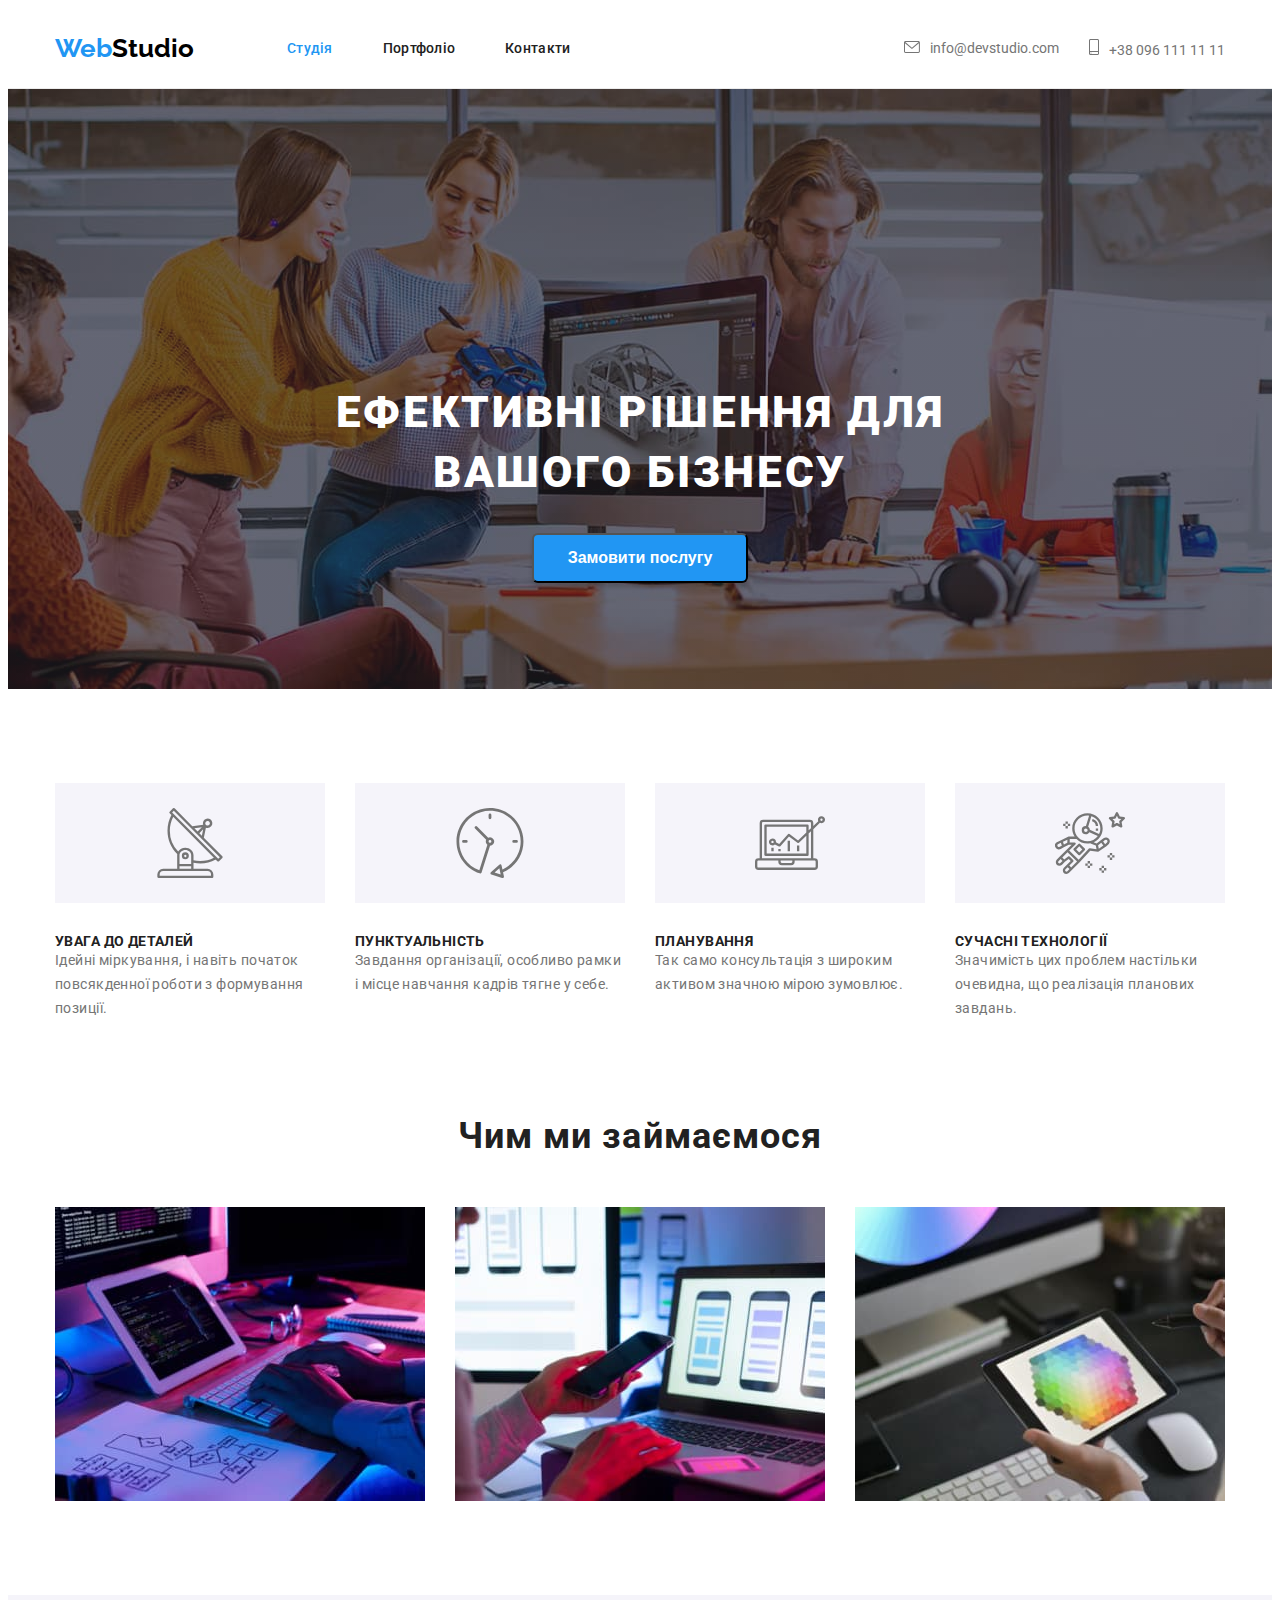
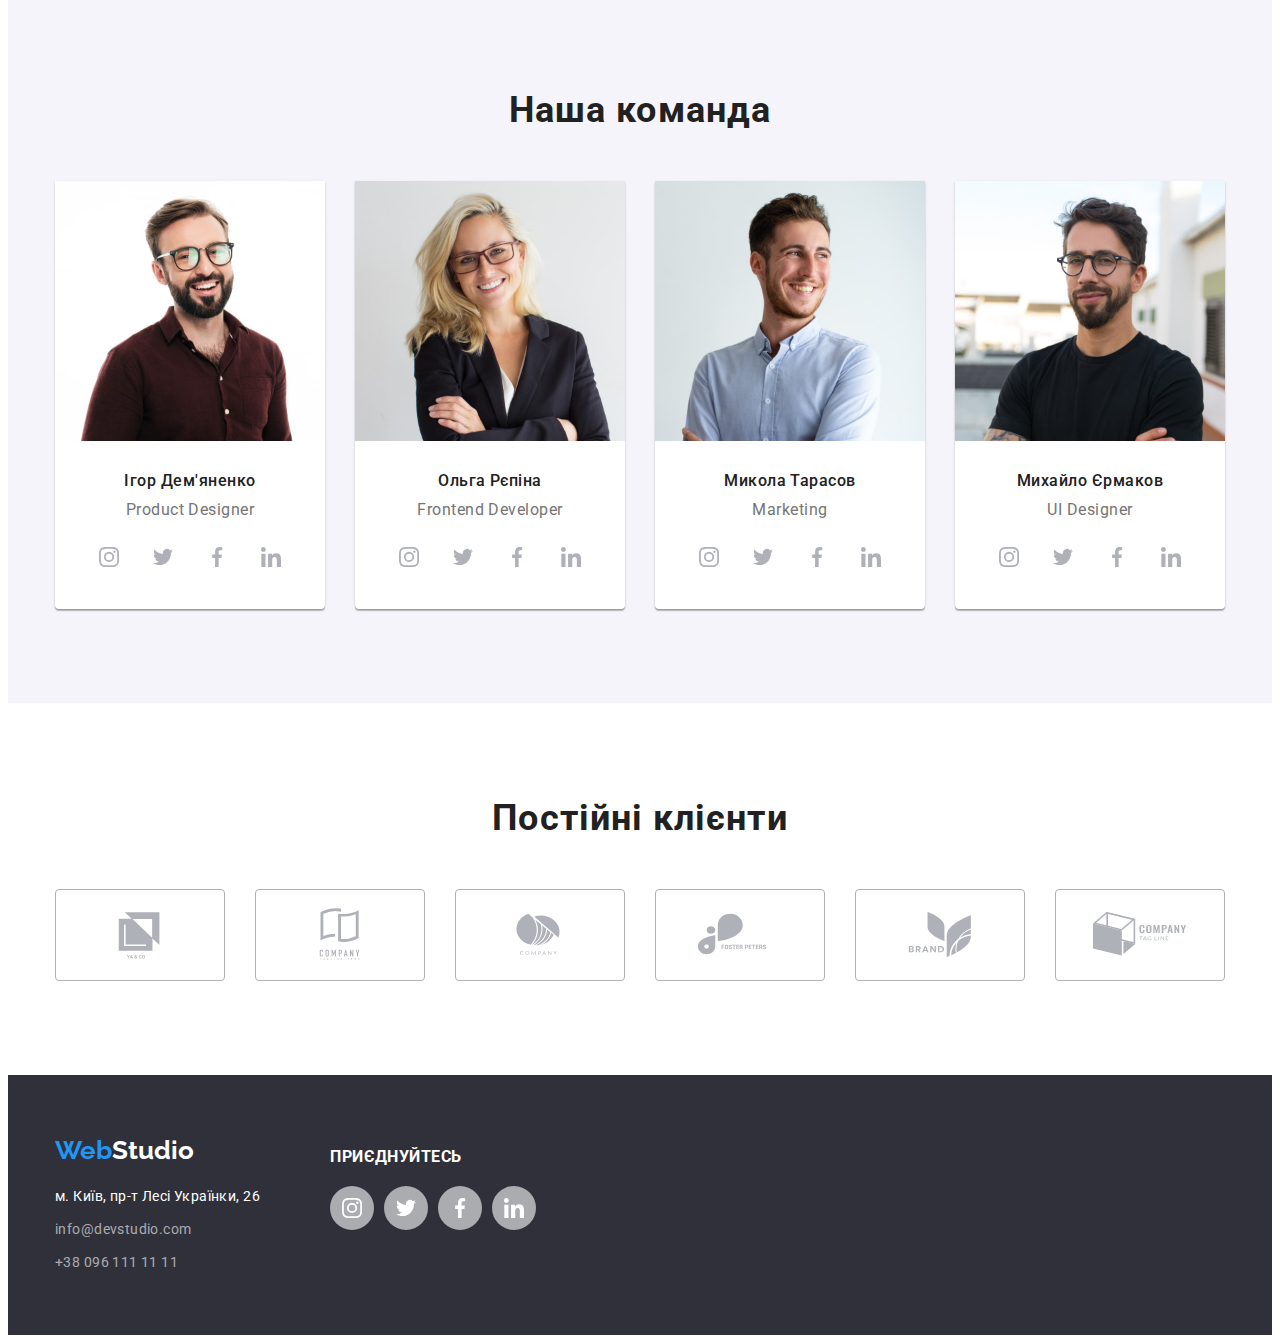
==== commit 161dbf72: "added fixed" ====
--- a/index.html
+++ b/index.html
@@ -19,103 +19,6 @@
 </head>
 
 <body>
-    <svg aria-hidden="true" overflow="hidden">
-        <defs>
-            <symbol id="antenna" viewBox="0 0 32 32">
-                <path fill="var(--color1, #212121)"
-                    d="m30.773 22.098-8.443-8.505.937-4.616c.225.09.485.144.758.146h.033a2.16 2.16 0 1 0-2.029-1.42l-.005-.015-4.96.606L8.973.161a.53.53 0 0 0-.376-.16.536.536 0 0 0-.373.155L6.712 1.66a.535.535 0 0 0 0 .754l.814.825C6.383 5.301 5.71 7.761 5.71 10.378c0 4.106 1.656 7.824 4.336 10.525l-.001-.001a.49.49 0 0 0 .146.097 2.986 2.986 0 0 0-.052.546v6.188h-6.4a2.669 2.669 0 0 0-2.667 2.666v1.067c0 .295.239.534.534.534H26.14a.534.534 0 0 0 .533-.534v-1.067a2.67 2.67 0 0 0-2.666-2.666h-6.4v-2.742a14.784 14.784 0 0 0 10.166-1.502l-.077.039.818.823a.534.534 0 0 0 .376.16.536.536 0 0 0 .373-.155l1.512-1.504a.535.535 0 0 0 0-.754zM23.28 6.233a1.067 1.067 0 1 1 .752 1.822h-.004a1.066 1.066 0 0 1-.747-1.822h-.002zm-1.256 3.504-.598 2.946-1.175-1.183 1.774-1.763zm-.605-.902-1.92 1.909-1.486-1.493 3.406-.416zM24.004 28.8a1.6 1.6 0 0 1 1.6 1.6v.534H2.138V30.4a1.6 1.6 0 0 1 1.6-1.6h20.267zm-7.466-2.134v1.067h-5.334v-1.067h5.334zM11.204 25.6v-4.053c0-1.294 1.196-2.346 2.667-2.346s2.667 1.053 2.667 2.346V25.6h-5.334zm6.4-1.696v-2.357c0-1.882-1.675-3.413-3.733-3.413h-.058c-1.353 0-2.54.707-3.213 1.771l-.009.016a13.817 13.817 0 0 1-3.812-9.55c0-2.314.567-4.496 1.569-6.414l-.036.077 18.602 18.709c-1.823.947-3.979 1.502-6.266 1.502-1.079 0-2.128-.124-3.136-.357l.093.018zm11.289-.684L7.836 2.039l.754-.752 7.935 7.98c.004 0 .006.007.01.01l13.114 13.191-.757.752z" />
-                <path fill="var(--color2, #2196f3)"
-                    d="M13.876 20.267h-.007a1.6 1.6 0 0 0-.003 3.2h.007a1.6 1.6 0 0 0 .002-3.2zm.373 1.978a.534.534 0 1 1-.378-.912.533.533 0 0 1 .374.911h.005z" />
-            </symbol>
-            <symbol id="astronaut" viewBox="0 0 32 32">
-                <path fill="var(--color2, #2196f3)"
-                    d="M31.974 4.524a.535.535 0 0 0-.427-.362h-.003l-1.911-.278-.855-1.731c-.179-.365-.777-.365-.956 0l-.855 1.731-1.911.278a.534.534 0 0 0-.296.91l1.383 1.348-.326 1.903a.532.532 0 0 0 .774.562l1.709-.899 1.709.899a.534.534 0 0 0 .773-.565v.003l-.326-1.903 1.383-1.348a.535.535 0 0 0 .134-.55l.001.004zm-2.463 1.327a.53.53 0 0 0-.153.472l.191 1.114-1-.526a.525.525 0 0 0-.501.001l.003-.001-1 .526.191-1.114a.53.53 0 0 0-.152-.472l-.811-.79 1.119-.162a.532.532 0 0 0 .402-.292l.5-1.013.5 1.013a.532.532 0 0 0 .402.292l1.119.162-.809.79zm-3.377 14.671h-1.067v1.067h1.067v-1.067zm0 2.134h-1.067v1.066h1.067v-1.066zm1.066-1.067h-1.067v1.067H27.2v-1.067zm-2.133 0H24v1.067h1.067v-1.067zm-2.667 4.8h-1.067v1.067H22.4v-1.067zm0 2.134h-1.067v1.067H22.4v-1.067zm1.067-1.067H22.4v1.067h1.067v-1.067zm-2.133 0h-1.067v1.067h1.067v-1.067zM16 24.256h-1.066v1.067H16v-1.067zm0 2.133h-1.066v1.067H16v-1.067zm1.067-1.067H16v1.067h1.067v-1.067zm-2.133 0h-1.067v1.067h1.067v-1.067zm-9.067-19.2H4.801v1.066h1.066V6.122zm0 2.134H4.801v1.066h1.066V8.256zm1.066-1.067H5.866v1.067h1.066V7.189zm-2.133 0H3.733v1.067H4.8V7.189z" />
-                <path fill="var(--color1, #212121)"
-                    d="M24.715 14.16a1.774 1.774 0 0 0-1.179-.703l-.009-.001a1.769 1.769 0 0 0-1.344.355l.004-.003-1.253.96-1.898 1.417-1.358-.541c2.421-1.086 4.113-3.508 4.113-6.32 0-3.823-3.122-6.934-6.961-6.934S7.869 5.5 7.869 9.324c0 1.386.415 2.674 1.12 3.759l-2.768-.024c-.009 0-.016.005-.023.005a.511.511 0 0 0-.159.033l.004-.001c-.013.005-.026.007-.038.013-.006.003-.013.003-.019.006l-3.233 1.596-.001.001-1.893.91a.5.5 0 0 0-.065.036l.001-.001a1.782 1.782 0 0 0-.594 2.306l-.005-.01c.22.424.592.742 1.043.885l.013.003a1.772 1.772 0 0 0 1.388-.133l-.009.005 1.388-.738 2.264-1.169 1.357-.008-5.442 5.415-.001.001-1.339 1.333a1.643 1.643 0 0 0-.491 1.173v.005a1.668 1.668 0 0 0 1.667 1.664h.002a1.67 1.67 0 0 0 1.18-.485l1.314-1.309 1.741-1.3.901.897L4.07 27.28a1.643 1.643 0 0 0-.491 1.173v.004a1.662 1.662 0 0 0 1.666 1.664h.003a1.67 1.67 0 0 0 1.18-.485l4.488-4.472c.007-.006.016-.009.022-.016l5.166-5.658 3.471.494a.474.474 0 0 0 .262-.032c.017-.006.032-.015.049-.023.019-.01.039-.015.058-.027l3.213-2.133c.012-.008.018-.021.029-.03.013-.01.029-.014.041-.026l1.271-1.191c.348-.326.564-.787.564-1.3 0-.4-.132-.769-.355-1.066l.003.005zM2.13 17.77a.706.706 0 0 1-.564.05l.005.001a.717.717 0 0 1-.215-1.258l.002-.001 1.314-.632.316.924.133.389-.992.527zm3.497-1.828-1.548.8-.255-.746-.184-.537 2.027-1.001-.04 1.484zm15.1-6.62c0 .918-.219 1.785-.599 2.56l-4.181-1.899a1.865 1.865 0 0 0-.782-1.384l-.006-.004 1.464-4.861c2.377.757 4.104 2.975 4.104 5.588zm-11.789 0c0-3.235 2.644-5.867 5.894-5.867.253 0 .5.022.745.053l-1.432 4.753c-.019 0-.037-.006-.057-.006h-.001a1.872 1.872 0 0 0-1.872 1.867 1.873 1.873 0 0 0 1.872 1.867h.001c.695 0 1.295-.383 1.618-.944l3.863 1.755a5.891 5.891 0 0 1-4.737 2.39c-3.25 0-5.894-2.632-5.894-5.867zm5.957.8c0 .441-.362.8-.806.8h-.001a.804.804 0 0 1-.804-.8c0-.441.361-.8.806-.8s.806.359.806.8zM2.464 25.146a.606.606 0 0 1-.855.001.591.591 0 0 1 0-.844l.962-.959.852.848-.959.954zm3.214 3.734a.606.606 0 0 1-.855.001.591.591 0 0 1 0-.844l.963-.959.852.848-.96.955zm3.482-3.469-.001.001-1.765 1.76-.852-.848 1.765-1.757a.527.527 0 0 0 .09-.136c.007-.014.02-.026.026-.04.016-.041.019-.085.026-.128.003-.025.014-.048.014-.073 0-.035-.013-.07-.02-.105-.006-.032-.006-.064-.019-.096a.536.536 0 0 0-.092-.138c-.01-.012-.014-.026-.025-.038h-.001l-.001-.002-1.607-1.6c-.017-.017-.039-.024-.058-.038a.491.491 0 0 0-.084-.056l-.003-.001a.527.527 0 0 0-.09-.031l-.003-.001a.502.502 0 0 0-.101-.02h-.025a.603.603 0 0 0-.075.005h.003c-.036.005-.069.009-.104.021s-.064.027-.094.045c-.02.011-.043.015-.061.029l-1.774 1.324-.901-.897 2.399-2.386 4.36 4.289-.928.919zm6.819-7.017c-.016-.002-.03.004-.046.003l-.027-.001a.562.562 0 0 0-.092.008h.003a.484.484 0 0 0-.187.07l.002-.001a.492.492 0 0 0-.083.061c-.013.011-.028.016-.04.029l-4.698 5.146-4.328-4.256 2.833-2.818a.535.535 0 0 0-.378-.911h-.002l-2.219.013.028-1.607 3.104.027a6.928 6.928 0 0 0 4.978 2.101h.003c.438 0 .864-.046 1.28-.122.04.032.08.064.129.085l2.41.96.152.758.178.886-3.003-.427zm4.041.178-.313-1.558 1.446-1.08.946 1.257-2.08 1.381zm3.753-2.831-.837.785-.931-1.236.831-.637a.735.735 0 0 1 .543-.143.718.718 0 0 1 .621.71.71.71 0 0 1-.226.521z" />
-                <path fill="var(--color1, #212121)"
-                    d="m13.602 18.544-2.143-2.134a.53.53 0 0 0-.752 0l-2.143 2.133a.535.535 0 0 0 0 .756l2.142 2.134a.53.53 0 0 0 .752 0l2.143-2.134a.532.532 0 0 0 0-.756zm-2.519 1.759-1.387-1.381 1.386-1.381 1.387 1.381-1.387 1.381zm6.081-15.232-.258 1.036c.071.018 1.738.452 1.738 2.149h1.067c0-2.017-1.666-2.965-2.547-3.184zm2.547 4.251h-1.067v1.066h1.067V9.322z" />
-            </symbol>
-            <symbol id="clock" viewBox="0 0 32 32">
-                <path fill="var(--color1, #212121)"
-                    d="M31.296 15.301C31.295 6.849 24.441-.002 15.988 0S.685 6.855.687 15.308c.002 6.788 4.422 12.543 10.541 14.545l.108.031a.667.667 0 0 0 .529-.065.636.636 0 0 0 .283-.357l3.865-12.25a1.913 1.913 0 1 0-.852-3.63l.011-.005-5.106-5.107a.638.638 0 0 0-.902.902l5.103 5.109a1.847 1.847 0 0 0-.191.826c0 .602.283 1.137.723 1.48l.004.003-3.682 11.673C3.843 25.782.117 17.709 2.797 10.431S13.551-.573 20.829 2.108c7.278 2.681 11.004 10.754 8.323 18.032-1.345 3.581-4.003 6.406-7.374 7.938l-.088.036-.398-1.874a.639.639 0 0 0-1.05-.343l.001-.001-3.837 3.426a.637.637 0 0 0 .227 1.083l.005.001 4.899 1.563a.637.637 0 0 0 .818-.744l.001.004-.391-1.839c5.528-2.374 9.329-7.772 9.329-14.057v-.034.002zm-15.304-.637a.638.638 0 0 1 0 1.276.638.638 0 0 1 0-1.276zm2.1 14.864 2.184-1.948.603 2.84-2.787-.892z" />
-                <path fill="var(--color2, #2196f3)"
-                    d="M15.354 3.185V4.46a.638.638 0 0 0 1.276 0V3.185a.638.638 0 1 0-1.276 0zM3.876 14.664a.638.638 0 0 0 0 1.276h1.275a.638.638 0 0 0 0-1.276H3.876zm24.232 1.275a.638.638 0 0 0 0-1.276h-1.275a.638.638 0 0 0 0 1.276h1.275z" />
-            </symbol>
-            <symbol id="diagram" viewBox="0 0 32 32">
-                <path fill="var(--color2, #2196f3)"
-                    d="M14.926 14.965h1.066v4.798h-1.066v-4.798zm4.264 2.132h1.066v2.665H19.19v-2.665zm-8.529 1.599h1.066v1.066h-1.066v-1.066zm-3.198-.533h1.066v1.599H7.463v-1.599z" />
-                <path fill="var(--color1, #212121)"
-                    d="M1.599 28.291h25.586a1.6 1.6 0 0 0 1.599-1.599V24.56a1.6 1.6 0 0 0-1.599-1.599h-.533V9.667l3.028-2.868a1.608 1.608 0 1 0-.742-.752l-.004-.01-2.281 2.162v-1.23a1.6 1.6 0 0 0-1.599-1.599H3.731a1.6 1.6 0 0 0-1.599 1.599v15.992h-.533A1.6 1.6 0 0 0 0 24.56v2.132a1.6 1.6 0 0 0 1.599 1.599zM30.384 4.837a.533.533 0 0 1 0 1.066.533.533 0 0 1 0-1.066zM3.198 6.969c0-.294.239-.533.533-.533h21.323c.294 0 .533.239.533.533v2.239l-1.066 1.013V8.036a.534.534 0 0 0-.534-.534H4.798a.534.534 0 0 0-.534.533v13.327c0 .294.239.533.534.533h19.189a.534.534 0 0 0 .534-.533v-9.675l1.066-1.01V22.96H3.198V6.969zm4.798 6.93h-.005a1.6 1.6 0 1 0 1.112 2.748l1.853.93a.535.535 0 0 0 .636-.122l3.939-4.432 3.872 2.902a.534.534 0 0 0 .686-.039l3.365-3.188v8.131H5.331V8.568h18.123v2.661l-3.771 3.572-3.904-2.927a.534.534 0 0 0-.718.071v.001l-3.993 4.493-1.493-.746c.011-.064.017-.128.02-.193a1.6 1.6 0 0 0-1.599-1.599zm.533 1.599a.533.533 0 0 1-1.066 0 .533.533 0 0 1 1.066 0zm3.198 8.528h5.33v.533a.533.533 0 0 1-.533.533h-4.265a.533.533 0 0 1-.533-.533v-.533zm-10.66.534c0-.294.238-.533.533-.533h9.062v.533a1.6 1.6 0 0 0 1.599 1.599h4.265a1.6 1.6 0 0 0 1.599-1.599v-.533h9.062c.294 0 .533.239.533.533v2.132a.533.533 0 0 1-.533.533H1.601a.533.533 0 0 1-.533-.533V24.56z" />
-            </symbol>
-            <!-- Contact-icons -->
-            <symbol id="envelope" viewBox="0 0 43 32">
-                <path
-                    d="M38.667 0H4C1.795 0 0 1.795 0 4v24c0 2.205 1.795 4 4 4h34.667c2.205 0 4-1.795 4-4V4c0-2.205-1.795-4-4-4zm0 2.667c.181 0 .355.037.512.104L21.334 18.238 3.489 2.771c.151-.065.327-.104.512-.104h34.667zm0 26.666H4A1.333 1.333 0 0 1 2.667 28V5.587l17.792 15.421c.233.203.539.327.875.327s.642-.124.876-.328l-.002.001L40 5.587V28c0 .736-.597 1.333-1.333 1.333z" />
-            </symbol>
-            <symbol id="smartphone" viewBox="0 0 20 32">
-                <path
-                    d="M17 0H3C1.346 0 0 1.346 0 3v26c0 1.654 1.346 3 3 3h14c1.654 0 3-1.346 3-3V3c0-1.654-1.346-3-3-3zM3 2h14a1 1 0 0 1 1 1v21H2V3a1 1 0 0 1 1-1zm14 28H3a1 1 0 0 1-1-1v-3h16v3a1 1 0 0 1-1 1z" />
-                <path
-                    d="M4.708 27.478a.889.889 0 0 1 .001 1.319l-.001.001a1.048 1.048 0 0 1-1.417 0l.001.001a.889.889 0 0 1-.001-1.319l.001-.001a1.048 1.048 0 0 1 1.417 0l-.001-.001z" />
-            </symbol>
-            <!-- Social-icons -->
-            <symbol id="facebook" viewBox="0 0 32 32">
-                <path
-                    d="M21.328 5.312h2.923V.224A36.483 36.483 0 0 0 20.143 0h-.156.008c-4.213 0-7.099 2.65-7.099 7.52V12H8.25v5.688h4.646V32h5.699V17.69h4.459l.707-5.688h-5.168V8.08c0-1.643.443-2.768 2.734-2.768z" />
-            </symbol>
-            <symbol id="instagram" viewBox="0 0 32 32">
-                <path
-                    d="M31.968 9.408c-.074-1.701-.349-2.869-.742-3.882a7.839 7.839 0 0 0-1.85-2.837l-.001-.001A7.906 7.906 0 0 0 26.597.861l-.054-.018C25.524.449 24.362.176 22.661.101 20.949.019 20.405 0 16.059 0c-4.344 0-4.888.019-6.595.094-1.699.074-2.869.349-3.88.742a7.847 7.847 0 0 0-2.839 1.85l-.001.001A7.9 7.9 0 0 0 .919 5.465l-.018.054C.506 6.538.232 7.7.157 9.401c-.082 1.712-.101 2.256-.101 6.602 0 4.344.019 4.888.094 6.595.075 1.701.35 2.869.744 3.882a7.915 7.915 0 0 0 1.849 2.837l.001.001c.8.813 1.77 1.443 2.832 1.843 1.019.395 2.182.67 3.882.744 1.707.075 2.251.094 6.595.094 4.346 0 4.89-.019 6.595-.094 1.701-.074 2.869-.349 3.882-.742a8.237 8.237 0 0 0 4.664-4.628l.019-.055c.394-1.019.669-2.182.744-3.882.075-1.707.093-2.251.093-6.595s-.006-4.888-.08-6.595zm-2.88 13.066c-.07 1.563-.333 2.406-.55 2.97a5.341 5.341 0 0 1-3.004 3.024l-.036.012c-.56.219-1.411.482-2.968.55-1.688.075-2.194.094-6.464.094-4.269 0-4.782-.019-6.464-.094-1.563-.069-2.406-.331-2.97-.55a4.953 4.953 0 0 1-1.836-1.192l-.001-.001a4.978 4.978 0 0 1-1.184-1.803L3.6 25.45c-.218-.563-.48-1.413-.549-2.97-.075-1.688-.094-2.195-.094-6.464 0-4.27.019-4.784.094-6.464.069-1.563.331-2.406.549-2.97a4.897 4.897 0 0 1 1.198-1.837l.002-.002a4.972 4.972 0 0 1 1.806-1.182l.034-.011c.56-.219 1.411-.48 2.968-.55 1.688-.074 2.195-.093 6.464-.093 4.275 0 4.782.019 6.464.093 1.563.069 2.406.331 2.97.55a4.91 4.91 0 0 1 1.837 1.194c.531.52.938 1.144 1.195 1.84.218.56.48 1.411.549 2.968.075 1.688.094 2.194.094 6.464 0 4.269-.019 4.768-.094 6.458z" />
-                <path
-                    d="M16.059 7.782a8.223 8.223 0 0 0-8.219 8.221 8.223 8.223 0 0 0 16.442.008v-.009a8.223 8.223 0 0 0-8.221-8.221zm0 13.552a5.333 5.333 0 0 1 .001-10.666h.001a5.334 5.334 0 1 1 0 10.668zM26.525 7.458a1.92 1.92 0 0 1-3.84 0 1.92 1.92 0 0 1 3.84 0z" />
-            </symbol>
-            <symbol id="linkedin" viewBox="0 0 32 32">
-                <path
-                    d="M31.992 32H32V20.262c0-5.741-1.237-10.163-7.947-10.163-3.227 0-5.392 1.77-6.277 3.45h-.093v-2.914h-6.365v21.363h6.627V21.42c0-2.786.528-5.48 3.978-5.48 3.398 0 3.448 3.179 3.448 5.658V32h6.621zM.528 10.635h6.635V32H.528V10.635zM3.843 0A3.843 3.843 0 0 0 0 3.843c0 2.12 1.722 3.878 3.843 3.878 2.12 0 3.842-1.757 3.842-3.878S5.965.002 3.844 0z" />
-            </symbol>
-            <symbol id="twitter" viewBox="0 0 32 32">
-                <path
-                    d="M32 6.078c-1.1.493-2.376.857-3.713 1.028l-.068.007a6.556 6.556 0 0 0 2.873-3.579l.013-.046a12.88 12.88 0 0 1-4.076 1.573l-.084.014A6.558 6.558 0 0 0 15.6 9.557v.004c0 .52.043 1.021.152 1.496-5.454-.266-10.28-2.88-13.522-6.861a6.524 6.524 0 0 0-.902 3.313v.001a6.57 6.57 0 0 0 2.914 5.451 6.453 6.453 0 0 1-2.994-.823l.033.017v.072a6.592 6.592 0 0 0 5.213 6.44l.043.008a6.403 6.403 0 0 1-1.662.215h-.061.003c-.419 0-.843-.024-1.242-.112.85 2.598 3.261 4.509 6.13 4.57a13.093 13.093 0 0 1-8.122 2.8H1.57h.001-.062c-.531 0-1.055-.034-1.569-.099l.061.006c2.826 1.846 6.287 2.944 10.004 2.944h.063-.003c12.072 0 18.672-10 18.672-18.669 0-.288-.01-.57-.024-.848a13.203 13.203 0 0 0 3.258-3.355l.03-.047z" />
-            </symbol>
-            <!-- Logo-icons -->
-            <symbol id="Logo1" viewBox="0 0 57 32">
-                <path
-                    d="m20.267 3.733 3.738 3.538-6.938-.004v17.167H35.2V17.87l3.733 3.534V3.733H20.266zm14.769 13.722L24.439 7.423h10.597v10.032zm-3.29 4.468h-11.81V10.378h.835v10.763h10.975v.781zm-9.021 4.797-.436.899-.436-.899h-.366l.637 1.198v.698h.331v-.698l.635-1.198h-.364zm.549 1.896.154-.442h.734l.155.442h.344l-.717-1.896h-.296l-.716 1.896h.342zm.52-1.493.275.786h-.549l.275-.787zm1.737.74a.425.425 0 0 0-.071.238v.003c0 .16.056.29.168.389s.263.149.45.149a.784.784 0 0 0 .485-.153l.107.126h.367l-.278-.33a.95.95 0 0 0 .164-.574h-.275a.768.768 0 0 1-.079.348l-.366-.432.129-.094a.724.724 0 0 0 .195-.195l.002-.003a.41.41 0 0 0 .06-.216v-.01a.39.39 0 0 0-.132-.293.477.477 0 0 0-.32-.123h-.02.001c-.153 0-.274.044-.364.13s-.135.203-.135.352c0 .061.014.123.043.189.03.065.082.144.155.237a1.13 1.13 0 0 0-.282.261zm.856.42a.478.478 0 0 1-.299.107h-.015a.31.31 0 0 1-.212-.083.286.286 0 0 1-.085-.203v-.011.001c0-.101.052-.192.156-.271l.041-.029.414.489zm-.34-.84c-.09-.11-.134-.202-.134-.275 0-.063.019-.116.055-.157a.184.184 0 0 1 .139-.063h.015c.052 0 .1.02.135.054a.168.168 0 0 1 .056.126v.007a.234.234 0 0 1-.08.177l-.041.032-.145.099zm3.086 1.03a.689.689 0 0 0 .224-.474h-.328c-.018.135-.059.232-.124.29s-.163.087-.292.087c-.141 0-.249-.054-.323-.162s-.11-.264-.11-.469v-.167c.002-.203.041-.355.117-.46a.386.386 0 0 1 .331-.157c.123 0 .217.03.28.091s.104.158.12.294h.328c-.021-.207-.095-.368-.222-.482s-.296-.171-.506-.171a.717.717 0 0 0-.681.421l-.002.005c-.06.133-.096.288-.096.451v.023-.001.177c.003.174.035.327.098.46s.151.234.266.306a.75.75 0 0 0 .4.107c.216 0 .389-.056.519-.169zm1.936-.266c.064-.141.097-.304.097-.49v-.125c0-.169-.036-.329-.102-.473l.003.007a.728.728 0 0 0-.274-.318l-.003-.002c-.119-.075-.256-.112-.411-.112s-.291.037-.411.113a.738.738 0 0 0-.277.324 1.135 1.135 0 0 0-.098.466v.025-.001.107c.001.181.034.341.099.48a.752.752 0 0 0 .279.322.764.764 0 0 0 .411.112.755.755 0 0 0 .412-.112.737.737 0 0 0 .276-.323zm-.353-1.072c.08.112.119.274.119.484v.099c0 .213-.039.376-.118.487a.386.386 0 0 1-.336.167h-.014a.393.393 0 0 1-.324-.17l-.001-.001c-.081-.114-.121-.275-.121-.483v-.109c.002-.204.043-.362.122-.473a.39.39 0 0 1 .321-.168h.014-.001a.39.39 0 0 1 .338.168z" />
-            </symbol>
-            <symbol id="Logo2" viewBox="0 0 57 32">
-                <path
-                    d="M26.727 3.165h-.073a7.542 7.542 0 0 0-.336-.012h-.243c-.212 0-.428.005-.642.016l-.024-.001-.025.001h.001c-2.059.12-3.971.635-5.699 1.47l.09-.039-.23.111V16.52l.54-.183a20.64 20.64 0 0 1 1.5-.445 17.815 17.815 0 0 1 4.305-.573h.012v1.551c-.193.001-.38.006-.568.016h-.045c-1.212.068-2.348.25-3.442.537l.12-.027c-1.503.382-2.82.91-4.044 1.586l.087-.044V3.793a15.49 15.49 0 0 1 4.042-1.665l.11-.024a15.544 15.544 0 0 1 3.909-.505h.231c.273.007.539.019.788.038.658.046 1.31.15 1.949.311v1.527a11.487 11.487 0 0 0-1.849-.282l-.039-.002-.039-.003c-.132-.011-.263-.022-.386-.022zm2.688 1.561c.339.026.69.038 1.044.038a16.84 16.84 0 0 0 4.231-.554l-.117.026a16.9 16.9 0 0 0 4.043-1.587l-.087.044v14.875a15.559 15.559 0 0 1-4.042 1.665l-.11.024c-1.173.314-2.52.498-3.91.503h-.1c-1.02 0-2.01-.128-2.955-.368l.083.018V4.438c.229.053.466.102.706.142.394.067.81.115 1.214.145zm7.57.116-.54.181c-.496.167-.997.316-1.5.449-1.344.36-2.888.569-4.48.575h-.004c-.352 0-.676-.01-.989-.03l-.43-.028v12.148l.37.032c.342.03.696.045 1.052.045a14.371 14.371 0 0 0 3.631-.48l-.1.023a14.671 14.671 0 0 0 2.848-1.031l-.088.039.23-.111V4.842zM19.06 24.113a.794.794 0 0 0-.572-.243l-.03.001h.001-.012a.888.888 0 0 0-.34.067l.006-.002a.785.785 0 0 0-.442.444l-.002.005a.874.874 0 0 0-.062.335v2.023a.957.957 0 0 0 .079.415.808.808 0 0 0 .203.271.714.714 0 0 0 .277.144c.099.027.201.042.302.042a.854.854 0 0 0 .838-.851v-.226h-.53v.192c0 .06-.011.118-.032.171l.001-.003a.315.315 0 0 1-.077.114.367.367 0 0 1-.221.077.265.265 0 0 1-.247-.108l-.001-.001a.478.478 0 0 1-.071-.251v-.021.001-1.887a.643.643 0 0 1 .065-.302.27.27 0 0 1 .227-.124l.033.002h-.001.01c.092 0 .174.045.226.114l.001.001a.425.425 0 0 1 .088.26v.012-.001.175h.524v-.215a.958.958 0 0 0-.067-.352l.002.006a.838.838 0 0 0-.177-.285zm3.142-.022a.92.92 0 0 0-.917-.166.838.838 0 0 0-.483.443l-.002.005a.94.94 0 0 0-.077.392v1.94a.932.932 0 0 0 .077.397.77.77 0 0 0 .205.271.837.837 0 0 0 .279.171.914.914 0 0 0 .919-.172l-.001.001a.831.831 0 0 0 .199-.271.934.934 0 0 0 .077-.397v-1.958a.952.952 0 0 0-.08-.381l.002.006a.876.876 0 0 0-.199-.283zm-.247 2.615.001.03a.349.349 0 0 1-.106.251.388.388 0 0 1-.499 0h.001a.344.344 0 0 1-.106-.25c0-.011 0-.022.002-.032v.001-1.941l-.001-.03c0-.098.041-.187.106-.25a.388.388 0 0 1 .499 0h-.001a.344.344 0 0 1 .106.25l-.001.032v-.001 1.941zm4.374.867v-3.675h-.508l-.668 1.945h-.009l-.674-1.945h-.503v3.674h.525v-2.235h.01l.514 1.58h.262l.518-1.58h.01v2.235h.525zm2.982-3.416a.727.727 0 0 0-.297-.201 1.153 1.153 0 0 0-.361-.057h-.8v3.675h.524v-1.435h.269a.968.968 0 0 0 .473-.1.779.779 0 0 0 .286-.278l.002-.003a.893.893 0 0 0 .12-.32 2.56 2.56 0 0 0 .028-.385v-.035.002a2.107 2.107 0 0 0-.051-.525.789.789 0 0 0-.193-.338zm-.27 1.12a.45.45 0 0 1-.05.194l.001-.003a.3.3 0 0 1-.133.128l-.002.001a.525.525 0 0 1-.22.047l-.028-.001h.001-.239v-1.249h.27l.025-.001c.077 0 .149.017.214.048l-.003-.001a.299.299 0 0 1 .122.134l.001.002a.537.537 0 0 1 .046.205v.244c0 .085.005.174 0 .252h-.005zm2.75-1.378h-.429l-.81 3.675h.524l.154-.789h.714l.154.789h.523l-.829-3.675zm-.483 2.384.258-1.332h.01l.256 1.332h-.523zm3.865-.171h-.01l-.79-2.213h-.503v3.675h.523v-2.21h.011l.8 2.209h.493v-3.674h-.523v2.213zm3.199-2.213-.421 1.461h-.011l-.421-1.461h-.554l.719 2.122v1.553h.524v-1.553l.719-2.121h-.555zM17.6 28.611h.252v.708h.171v-.708h.251v-.145H17.6v.146zm2.121-.146-.331.853h.182l.07-.194h.34l.073.194h.187l-.339-.853h-.182zm-.027.516.116-.316.116.316h-.232zm2.124.023h.197v.11a.326.326 0 0 1-.203.072H21.8a.218.218 0 0 1-.169-.081.352.352 0 0 1-.063-.203l.001-.02v.001c0-.19.082-.285.245-.285l.018-.001a.18.18 0 0 1 .174.136v.001l.169-.033c-.036-.166-.156-.251-.362-.251h-.011a.43.43 0 0 0-.287.11.415.415 0 0 0-.123.329v-.001.02c0 .115.041.22.11.301l-.001-.001a.411.411 0 0 0 .297.126l.027-.001h-.001.014a.51.51 0 0 0 .348-.137v-.336h-.37v.144zm2.141-.539h-.173v.853h.597v-.145h-.425v-.708zm1.811 0h-.173v.853h.173v-.853zm1.769.57-.349-.57h-.167v.853h.16v-.557l.343.557h.172v-.853h-.158v.57zm1.601-.093h.425v-.145h-.425v-.187h.457v-.146h-.63v.853h.647v-.145h-.475v-.231zm3.88-.14h-.336v-.336h-.171v.853h.171v-.373h.336v.373h.172v-.853h-.172v.337zm1.609.14h.427v-.145h-.427v-.187h.459v-.146h-.629v.853h.646v-.145h-.475v-.231zm2.183.001c.149-.023.224-.102.224-.237l.001-.024a.205.205 0 0 0-.085-.166h-.001a.478.478 0 0 0-.216-.051l-.035.001h.002-.362v.853h.172v-.357h.048c.034 0 .066.007.094.02l-.001-.001a.181.181 0 0 1 .061.062l.186.271h.205l-.104-.166a.598.598 0 0 0-.187-.203l-.002-.001zm-.173-.118h-.126v-.214h.135l.036-.001c.049 0 .097.008.141.023l-.003-.001c.023.021.037.05.037.083a.114.114 0 0 1-.045.09.464.464 0 0 1-.142.021l-.033-.001h.002zm1.82.117h.425v-.145h-.425v-.187h.459v-.146h-.631v.853h.647v-.145h-.475v-.231z" />
-            </symbol>
-            <symbol id="Logo3" viewBox="0 0 57 32">
-                <path
-                    d="M19.417 26.187a.07.07 0 0 1 .046.018l.116.111a.964.964 0 0 1-.327.211 1.254 1.254 0 0 1-.434.076h-.032.002a1.213 1.213 0 0 1-.436-.071.958.958 0 0 1-.33-.2l.001.001a.908.908 0 0 1-.21-.302l-.002-.006a1.016 1.016 0 0 1-.075-.385v-.012.001-.02c0-.272.118-.516.305-.684l.001-.001a1.06 1.06 0 0 1 .349-.201c.143-.048.296-.072.45-.07h.028c.139 0 .273.024.398.067l-.009-.003c.115.044.221.104.313.179l-.098.118a.12.12 0 0 1-.024.021.064.064 0 0 1-.034.009h-.006a.102.102 0 0 1-.043-.012L19.314 25l-.073-.041a.823.823 0 0 0-.225-.07l-.005-.001a1 1 0 0 0-.161-.013h-.013.001-.011a.963.963 0 0 0-.319.055l.007-.002a.734.734 0 0 0-.254.15l.001-.001a.67.67 0 0 0-.164.237.774.774 0 0 0-.059.302v.011-.001.013c0 .11.022.215.061.311l-.002-.005a.707.707 0 0 0 .162.236.662.662 0 0 0 .242.147.886.886 0 0 0 .299.051c.059.001.119-.003.178-.01a.696.696 0 0 0 .385-.164l-.001.001a.088.088 0 0 1 .055-.02zm3.358-.558v.012a.958.958 0 0 1-.081.387l.002-.006a.864.864 0 0 1-.218.304l-.001.001a1.01 1.01 0 0 1-.337.198l-.007.002a1.409 1.409 0 0 1-.894-.003l.01.003a1.016 1.016 0 0 1-.342-.202l.001.001a.893.893 0 0 1-.219-.303l-.002-.006a1.024 1.024 0 0 1 .003-.793l-.003.007a.925.925 0 0 1 .221-.309c.097-.085.213-.15.341-.194a1.383 1.383 0 0 1 .894.003l-.01-.003c.129.045.246.114.343.201a.903.903 0 0 1 .298.701zm-.305 0v-.017a.812.812 0 0 0-.058-.305l.002.006a.656.656 0 0 0-.396-.384l-.005-.001a1.027 1.027 0 0 0-.65.002l.007-.002a.682.682 0 0 0-.246.15.626.626 0 0 0-.156.232l-.001.004a.91.91 0 0 0 .003.638l-.002-.006a.652.652 0 0 0 .399.383l.005.001c.207.068.435.068.643 0a.685.685 0 0 0 .245-.148.662.662 0 0 0 .156-.236.817.817 0 0 0 .055-.316zm2.597.331.031.07c.011-.025.021-.048.033-.07a.937.937 0 0 1 .039-.072l-.002.003.743-1.174c.015-.02.028-.033.043-.037s.033-.007.051-.007h.23v1.909h-.26v-1.463l-.001-.033.001-.035v.002l-.748 1.19a.111.111 0 0 1-.043.043h-.001a.13.13 0 0 1-.063.016H25.075a.134.134 0 0 1-.063-.016h.001a.111.111 0 0 1-.043-.043v-.001l-.77-1.198v1.532h-.251v-1.905h.229c.018 0 .036.002.052.007h-.001a.087.087 0 0 1 .041.037l.759 1.175c.014.02.026.042.037.066l.001.003zm2.796-.095v.715h-.29v-1.906h.649c.123-.002.244.012.362.042a.724.724 0 0 1 .256.119.499.499 0 0 1 .144.184l.001.003a.577.577 0 0 1 .05.244v.012a.53.53 0 0 1-.209.422l-.001.001a.757.757 0 0 1-.258.126 1.208 1.208 0 0 1-.327.044h-.024l-.351-.005zm0-.205h.352a.82.82 0 0 0 .226-.029.488.488 0 0 0 .164-.083l-.001.001a.365.365 0 0 0 .133-.282v-.005l.001-.021a.33.33 0 0 0-.03-.137l.001.002a.371.371 0 0 0-.101-.13l-.001-.001a.621.621 0 0 0-.345-.104l-.048.002h.002-.352v.786zm3.909.922h-.233a.111.111 0 0 1-.06-.018.116.116 0 0 1-.038-.044v-.001l-.197-.461h-.994l-.205.461a.11.11 0 0 1-.099.062h-.233l.873-1.909h.302l.884 1.909zm-1.44-.708h.82l-.346-.777a1.33 1.33 0 0 1-.066-.179l-.034.1a.652.652 0 0 1-.032.081l-.343.775zm2.697-1.191a.12.12 0 0 1 .043.034l1.273 1.439v-1.482h.26v1.909h-.148a.135.135 0 0 1-.057-.012h.001a.165.165 0 0 1-.047-.035l-1.27-1.438.001.033-.001.034v-.002 1.419h-.26v-1.909h.154a.15.15 0 0 1 .052.009zm3.719 1.14v.758h-.291v-.757l-.804-1.15h.266c.021 0 .04.006.056.016a.175.175 0 0 1 .039.043l.503.742a1.118 1.118 0 0 1 .089.17l.037-.082a.63.63 0 0 1 .05-.087l.496-.747a.202.202 0 0 1 .037-.04.095.095 0 0 1 .057-.019h.269l-.805 1.155zM24.923 21.47c.126.014.254.025.384.035 1.962-.763 3.622-2.011 4.772-3.588s1.739-3.415 1.694-5.282l-2.162-1.878c.439 1.988.234 4.043-.594 5.935s-2.245 3.547-4.094 4.779z" />
-                <path
-                    d="m24.151 21.382.058.011c1.975-1.228 3.481-2.942 4.323-4.922s.981-4.133.4-6.181l-3.08-2.676c1.245 2.199 1.747 4.661 1.445 7.099-.301 2.437-1.392 4.75-3.147 6.669zm10.445-6.541c-.523 2.052-1.794 3.902-3.623 5.276-.5.38-1.064.737-1.658 1.043l-.065.03c1.49-.38 2.859-1.053 4.003-1.966s2.03-2.042 2.592-3.3l-1.249-1.084z" />
-                <path
-                    d="m34.106 14.539-1.778-1.545c-.034 1.762-.611 3.483-1.669 4.986s-2.562 2.732-4.352 3.559h.009c.399 0 .797-.021 1.194-.062 1.673-.594 3.151-1.538 4.302-2.748s1.94-2.65 2.295-4.189zm-9.697-8.054L22.287 4.64c-1.897.637-3.527 1.756-4.68 3.212s-1.772 3.179-1.778 4.946c.007 1.952.763 3.846 2.149 5.383 1.385 1.536 3.321 2.628 5.501 3.101 1.946-2.06 3.085-4.605 3.252-7.266s-.647-5.299-2.323-7.531zm14.599 7.769c-.007-2.316-1.07-4.535-2.955-6.173s-4.439-2.561-7.105-2.567h-.021a11.28 11.28 0 0 0-3.66.606l.079-.024 12.989 11.286a7.537 7.537 0 0 0 .672-3.128z" />
-            </symbol>
-            <symbol id="Logo4" viewBox="0 0 57 32">
-                <path
-                    d="M12.878 11.255h-.002c-1.279 0-2.316.921-2.316 2.058v.002c0 1.137 1.037 2.058 2.316 2.058h.002c1.279 0 2.316-.922 2.316-2.058v-.001c0-1.137-1.037-2.059-2.316-2.059zm17.093-.658c-.004-1.579-.711-3.092-1.967-4.209s-2.958-1.745-4.734-1.749c-1.777.003-3.481.631-4.737 1.748s-1.964 2.63-1.968 4.209v8.706s13.405-1.327 13.406-8.704v-.002zM5.867 22.16c.003 1.099.496 2.151 1.37 2.928s2.058 1.214 3.294 1.218c1.236-.003 2.42-.441 3.294-1.218s1.366-1.829 1.37-2.927v-6.058s-9.327.924-9.327 6.057zm4.663 1.085c-.242 0-.477-.063-.678-.183a1.136 1.136 0 0 1-.447-.48l-.003-.007a.951.951 0 0 1-.068-.634l-.001.007c.047-.211.163-.404.334-.556s.388-.255.625-.297a1.363 1.363 0 0 1 .715.064l-.009-.003c.223.082.414.221.548.4s.206.388.206.603a.963.963 0 0 1-.092.417 1.095 1.095 0 0 1-.263.352l-.001.001a1.323 1.323 0 0 1-.864.319h-.001v-.004zm9.426-.598h-.9v.93h-.469v-2.276h1.482v.38h-1.013v.588h.9v.378zm2.253-.156c0 .224-.039.42-.118.589a.893.893 0 0 1-.83.529h-.018.001a.943.943 0 0 1-.505-.136.917.917 0 0 1-.341-.382l-.002-.006a1.319 1.319 0 0 1-.123-.561v-.021.001-.112c0-.224.04-.421.12-.591a.895.895 0 0 1 .342-.392c.148-.092.316-.138.506-.138s.357.046.505.138a.888.888 0 0 1 .342.392c.081.17.122.366.122.589v.101zm-.475-.103c0-.238-.043-.42-.128-.544a.417.417 0 0 0-.348-.186h-.019.001-.018a.419.419 0 0 0-.346.183l-.001.001c-.085.122-.129.301-.13.538v.111c0 .232.043.412.128.54s.208.192.369.192h.018a.413.413 0 0 0 .343-.183l.001-.001c.084-.124.127-.304.128-.541v-.111zm1.995.592v-.013a.24.24 0 0 0-.093-.189h-.001a1.185 1.185 0 0 0-.338-.15c-.15-.047-.278-.1-.399-.163l.014.006c-.259-.14-.388-.328-.388-.564 0-.123.034-.233.103-.328a.691.691 0 0 1 .299-.227 1.13 1.13 0 0 1 .437-.081c.163 0 .307.029.435.089a.677.677 0 0 1 .295.249.646.646 0 0 1 .107.365h-.469c0-.104-.032-.185-.098-.242a.4.4 0 0 0-.276-.087.426.426 0 0 0-.267.074.228.228 0 0 0-.096.185v.006c0 .074.037.136.111.186.075.05.185.097.33.14.267.08.461.18.583.299s.183.267.183.444c0 .197-.075.352-.224.464s-.349.167-.601.167c-.175 0-.334-.032-.478-.096a.77.77 0 0 1-.328-.261l-.002-.002a.672.672 0 0 1-.112-.373v-.015.001h.47c0 .251.15.377.45.377a.442.442 0 0 0 .261-.067.223.223 0 0 0 .093-.182v-.009zm2.502-1.298h-.697v1.895h-.469v-1.895h-.686v-.38h1.853v.38zm1.637.909h-.9v.61h1.056v.377h-1.525v-2.276h1.522v.38h-1.053v.542h.9v.367zm1.274.153h-.373v.833H28.3v-2.276h.845c.269 0 .476.06.622.18s.219.289.219.508a.705.705 0 0 1-.101.389.69.69 0 0 1-.3.245l-.005.002.492.93v.021h-.503l-.427-.832zm-.373-.38h.379a.387.387 0 0 0 .273-.089.323.323 0 0 0 .097-.231v-.018.001c0-.108-.03-.192-.092-.253s-.154-.092-.28-.092h-.377v.683zm2.84.411v.802h-.469v-2.276h.887c.171 0 .321.031.45.094.13.062.23.151.3.267a.746.746 0 0 1 .105.392.657.657 0 0 1-.229.528c-.153.128-.363.193-.633.193h-.411zm0-.379h.419c.124 0 .219-.029.283-.087a.317.317 0 0 0 .099-.25v-.017a.372.372 0 0 0-.099-.254.37.37 0 0 0-.272-.106h-.43v.715zm2.965.195h-.9v.61h1.056v.377h-1.525v-2.276h1.522v.38h-1.053v.542h.9v.367zm2.176-.909h-.697v1.895h-.469v-1.895h-.687v-.38h1.853v.38zm1.637.909h-.899v.61h1.056v.377h-1.525v-2.276h1.522v.38h-1.053v.542h.9v.367zm1.274.153h-.373v.833h-.469v-2.276h.846c.269 0 .476.06.622.18s.219.289.219.508a.705.705 0 0 1-.101.389.687.687 0 0 1-.301.245l-.005.002.492.93v.021h-.503l-.427-.832zm-.374-.38h.378c.117 0 .209-.029.273-.089a.324.324 0 0 0 .097-.232v-.018.001a.338.338 0 0 0-.092-.253c-.06-.061-.154-.092-.279-.092h-.377v.683zm2.755.616v-.013a.237.237 0 0 0-.094-.189h-.001a1.185 1.185 0 0 0-.338-.15c-.15-.047-.278-.1-.399-.163l.014.006c-.259-.14-.388-.328-.388-.564 0-.123.035-.233.103-.328a.691.691 0 0 1 .299-.227 1.13 1.13 0 0 1 .437-.081c.163 0 .307.029.435.089a.677.677 0 0 1 .295.249.646.646 0 0 1 .107.365h-.469c0-.104-.032-.185-.098-.242a.4.4 0 0 0-.276-.087.426.426 0 0 0-.267.074.229.229 0 0 0-.096.186v.005c0 .074.037.136.111.186s.185.097.33.14c.267.08.461.18.583.299s.183.267.183.444c0 .197-.075.352-.224.464s-.349.167-.601.167c-.175 0-.334-.032-.478-.096a.77.77 0 0 1-.328-.261l-.002-.002a.672.672 0 0 1-.112-.373v-.015.001h.47c0 .251.15.377.45.377a.442.442 0 0 0 .261-.067.224.224 0 0 0 .094-.182v-.009z" />
-            </symbol>
-            <symbol id="Logo5" viewBox="0 0 57 32">
-                <path
-                    d="M14.27 23.859a.768.768 0 0 1 .197.56.756.756 0 0 1-.073.326l.002-.005a.83.83 0 0 1-.232.296l-.002.001a1.39 1.39 0 0 1-.885.24h.004-1.549v-3.301h1.517a1.377 1.377 0 0 1 .846.222l-.005-.003a.782.782 0 0 1 .227.277.71.71 0 0 1 .068.341.722.722 0 0 1-.176.505.842.842 0 0 1-.462.258.893.893 0 0 1 .523.283zm-1.816-.498h.649a.655.655 0 0 0 .412-.11.386.386 0 0 0 .109-.144l.001-.003a.358.358 0 0 0 .03-.145l-.001-.033v.001l.001-.028a.376.376 0 0 0-.031-.15l.001.002a.399.399 0 0 0-.108-.147h-.001a.665.665 0 0 0-.373-.113l-.054.002h.002-.638v.867zm1.124 1.266a.407.407 0 0 0 .118-.149l.001-.003a.37.37 0 0 0 .034-.158l-.001-.027v.001l.001-.024a.38.38 0 0 0-.037-.165l.001.002a.41.41 0 0 0-.121-.151l-.001-.001a.705.705 0 0 0-.397-.121l-.045.001h.002-.68v.908h.689a.727.727 0 0 0 .435-.115zm3.793.651-.843-1.291h-.317v1.291h-.726v-3.302h1.374a1.433 1.433 0 0 1 .96.284l-.004-.003a1.016 1.016 0 0 1 .329.735.99.99 0 0 1-.228.633l.001-.002a1.152 1.152 0 0 1-.649.335l-.006.001.899 1.319h-.789zm-1.161-1.74h.594c.412 0 .619-.166.619-.5l.001-.027a.464.464 0 0 0-.035-.176l.001.003a.494.494 0 0 0-.118-.171.68.68 0 0 0-.47-.133h.003-.601l.007 1.005zm5.129 1.075h-1.446l-.255.665h-.761l1.328-3.265h.823l1.323 3.265h-.761l-.25-.665zm-.194-.499-.529-1.394-.529 1.394h1.057zm5.16 1.164h-.72l-1.616-2.245v2.245h-.719v-3.302h.719l1.616 2.259v-2.259h.72v3.302zm4.113-.79a1.501 1.501 0 0 1-.652.582c-.28.132-.608.209-.955.209l-.062-.001h.003-1.282v-3.302h1.283l.06-.001c.345 0 .673.075.968.209l-.015-.006c.276.128.503.329.652.576a1.78 1.78 0 0 1 0 1.733zm-.825-.079c.196-.205.317-.482.318-.788 0-.289-.113-.569-.318-.788a1.317 1.317 0 0 0-.906-.281h.004-.5v2.138h.5a1.323 1.323 0 0 0 .905-.282l-.003.002zm-7.803-20.8s9.3 3.215 9.103 7.867v7.869s-9.294-3.216-9.1-7.869l-.003-7.867zm17.389 13.894a13.494 13.494 0 0 1 5.909-1.994v-2.464c-2.444.863-4.517 2.427-5.909 4.458z" />
-                <path
-                    d="M38.124 18.245c1.437-2.651 3.93-4.696 6.964-5.716V5.431s-13.245 4.58-12.965 11.205v11.203s.59-.205 1.519-.589c0-.358 0-.719.043-1.083.274-3.075 1.87-5.925 4.439-7.924z" />
-                <path
-                    d="M36.864 22.407c.069-.777.225-1.546.463-2.294-1.599 1.725-2.568 3.867-2.769 6.122-.02.213-.03.426-.036.645a36.805 36.805 0 0 0 2.761-1.334l-.214.105a10.624 10.624 0 0 1-.206-3.244zm.527.04a10.167 10.167 0 0 0 .175 3.003l-.012-.066c3.619-1.983 7.685-5.046 7.528-8.748v-.323c-2.586.265-5.004 1.3-6.885 2.946a10.02 10.02 0 0 0-.804 3.148l-.003.04z" />
-            </symbol>
-            <symbol id="Logo6" viewBox="0 0 57 32">
-                <path
-                    d="M28.493 14.618a1.563 1.563 0 0 1-.322-1.065v.005-1.538c0-.471.107-.829.321-1.075.213-.245.581-.367 1.101-.366.489 0 .837.105 1.042.313.224.266.333.591.308.919v.362h-.875v-.366a1.799 1.799 0 0 0-.026-.358.34.34 0 0 0-.125-.212l-.001-.001a.499.499 0 0 0-.279-.084l-.039.001h.002l-.038-.001a.53.53 0 0 0-.297.09l.002-.001a.415.415 0 0 0-.145.232v.003a1.74 1.74 0 0 0-.035.351v.031-.002 1.866c-.014.18.025.36.112.524.045.056.104.1.172.126l.003.001a.48.48 0 0 0 .228.029H29.6a.47.47 0 0 0 .311-.086l-.002.001a.37.37 0 0 0 .13-.224v-.002c.02-.124.03-.249.027-.374v-.379h.875v.346a1.397 1.397 0 0 1-.305.969l.002-.003c-.201.228-.544.342-1.047.342s-.884-.122-1.1-.375zm3.644.016c-.221-.24-.332-.588-.332-1.05v-1.618c0-.457.11-.803.332-1.037s.59-.351 1.109-.35c.515 0 .882.117 1.103.35.221.235.333.58.333 1.037v1.617c0 .457-.112.807-.337 1.049s-.59.361-1.1.361-.886-.122-1.109-.359zm1.516-.389a.902.902 0 0 0 .105-.478v-1.981a.872.872 0 0 0-.105-.474l.002.005a.425.425 0 0 0-.176-.128l-.003-.001a.473.473 0 0 0-.233-.027h.002a.49.49 0 0 0-.235.028l.003-.001a.416.416 0 0 0-.179.128l-.001.001a.855.855 0 0 0-.105.469v1.99a.888.888 0 0 0 .105.479.605.605 0 0 0 .639.116l-.004.001a.563.563 0 0 0 .185-.118v-.01zm2.082-3.619h.942l.708 2.984.725-2.984h.916l.093 4.307h-.678l-.073-2.994-.699 2.994h-.544l-.724-3.005-.067 3.005h-.685l.085-4.307zm4.441 0h1.468c.845 0 1.268.407 1.268 1.223 0 .781-.445 1.171-1.335 1.17h-.5v1.914h-.906l.005-4.308zm1.254 1.841a.707.707 0 0 0 .498-.136.699.699 0 0 0 .131-.486 1.325 1.325 0 0 0-.046-.4l.002.009a.317.317 0 0 0-.067-.119.386.386 0 0 0-.112-.085l-.002-.001a.913.913 0 0 0-.357-.071l-.05.001h.002-.351v1.287h.352zm2.789-1.841h.973l.998 4.307h-.845l-.197-.993h-.868l-.203.993h-.857l.998-4.307zm.831 2.816-.339-1.808-.339 1.808h.677zm1.946-2.816h.635l1.213 2.457v-2.457h.752v4.307h-.603l-1.221-2.565v2.565h-.777l.002-4.307zm4.361 2.665-1.009-2.659h.85l.616 1.708.578-1.708h.832l-.997 2.659v1.642h-.869V13.29zm-21.465 3.526v.225h-.739v1.75h-.31v-1.75H28.1v-.225h1.792zm2.318 1.976h-.246a.105.105 0 0 1-.061-.019.1.1 0 0 1-.039-.045v-.001l-.214-.469h-1.026l-.213.469a.126.126 0 0 1-.033.053.108.108 0 0 1-.062.019h-.245l.906-1.975h.315l.917 1.968zm-1.501-.734h.855l-.363-.804a1.278 1.278 0 0 1-.064-.176l-.003-.01-.034.105-.033.083-.358.803zm3.062.539a1.018 1.018 0 0 0 .316-.023 1.018 1.018 0 0 0 .252-.085v-.444h-.365a.076.076 0 0 1-.046-.016c-.006-.004-.01-.01-.014-.016a.034.034 0 0 1-.004-.018v-.153h.703v.757c-.11.068-.237.123-.372.158l-.01.002c-.075.019-.15.033-.227.041a2.598 2.598 0 0 1-.265.012h-.011c-.159 0-.312-.027-.455-.077l.01.003a1.123 1.123 0 0 1-.364-.208l.002.001a.952.952 0 0 1-.231-.307l-.002-.006a.965.965 0 0 1-.083-.397v-.013.001-.012c0-.145.03-.283.084-.407l-.003.007a.907.907 0 0 1 .234-.313c.103-.089.227-.158.363-.205.155-.051.32-.076.485-.074.084 0 .169.005.252.017.074.011.146.027.215.05.064.02.124.047.181.078.055.031.108.065.158.103l-.087.122a.073.073 0 0 1-.029.026.093.093 0 0 1-.042.011.111.111 0 0 1-.057-.016h.001a.892.892 0 0 1-.094-.05l.005.003a.814.814 0 0 0-.115-.052l-.006-.002a1.027 1.027 0 0 0-.16-.043l-.007-.001a1.34 1.34 0 0 0-.218-.017h-.013.001-.011c-.121 0-.238.02-.346.057l.008-.002a.774.774 0 0 0-.267.156.672.672 0 0 0-.166.241l-.002.005a.917.917 0 0 0 .002.665l-.002-.006a.76.76 0 0 0 .445.405c.115.034.237.047.359.039zm2.888-.031h.989v.225h-1.291v-1.975h.309l-.007 1.75zm2.018.226h-.309v-1.975h.309v1.975zm1.153-1.966a.14.14 0 0 1 .047.036l1.324 1.489-.001-.035.001-.037v.002-1.472h.27v1.984h-.166a.14.14 0 0 1-.058-.012h.001a.162.162 0 0 1-.048-.037l-1.323-1.488v1.536h-.259v-1.975h.161c.018 0 .035.003.051.009zm3.923-.01v.217h-1.098v.652h.89v.21h-.89v.674h1.098v.218h-1.417v-1.971h1.417zm-32.467-12.2 13.757 3.372v11.818l-13.757-3.371V4.616zm-.882-1.008V17.01l15.52 3.806V7.417L10.404 3.61z" />
-                <path d="M18.722 27.036 3.2 23.227V9.828l15.522 3.807v13.401z" />
-                <path
-                    d="m10.661 4.465 13.578 3.33-5.774 4.987L4.886 9.45l5.776-4.986zm-.257-.856L3.2 9.828l15.522 3.808 7.202-6.22-15.52-3.807zm9.191 22.673 6.329-5.466-6.33-1.552v7.019z" />
-            </symbol>
-        </defs>
-    </svg>
-
     <header>
         <div class="container menu">
             <a href="./index.html" class="text-logo">
@@ -132,12 +35,12 @@
                 <li class="item-icon-contact">
                     <a class="icon-link link" href="mailto:info@devstudio.com"><svg class="contact-icon" width="16"
                             height="12">
-                            <use xlink:href="#envelope" />
+                            <use href="./image/symbol-defs.svg#envelope" />
                         </svg>info@devstudio.com</a>
                 </li>
                 <li class="item-icon-contact">
                     <a class="icon-link link" href="tel:+380961111111"><svg class="contact-icon" width="10" height="16">
-                            <use xlink:href="#smartphone" />
+                            <use href="./image/symbol-defs.svg#smartphone" />
                         </svg>+38 096 111 11 11</a>
                 </li>
             </ul>
@@ -161,8 +64,8 @@
                 <ul class="list flex-cont">
                     <li class="item-peculiarities">
                         <div class="peculiaritie-wrapper">
-                            <svg class="peculiaritie">
-                                <use xlink:href="#antenna"></use>
+                            <svg class="peculiaritie" width="70" height="70">
+                                <use href="./image/symbol-defs.svg#antenna"></use>
                             </svg>
                         </div>
                         <h3 class="title">УВАГА ДО ДЕТАЛЕЙ</h3>
@@ -172,8 +75,8 @@
                     </li>
                     <li class="item-peculiarities">
                         <div class="peculiaritie-wrapper">
-                            <svg class="peculiaritie">
-                                <use xlink:href="#clock"></use>
+                            <svg class="peculiaritie" width="70" height="70">
+                                <use href="./image/symbol-defs.svg#clock"></use>
                             </svg>
                         </div>
                         <h3 class="title">ПУНКТУАЛЬНІСТЬ</h3>
@@ -183,8 +86,8 @@
                     </li>
                     <li class="item-peculiarities icon-diagram">
                         <div class="peculiaritie-wrapper">
-                            <svg class="peculiaritie">
-                                <use xlink:href="#diagram"></use>
+                            <svg class="peculiaritie" width="70" height="70">
+                                <use href="./image/symbol-defs.svg#diagram"></use>
                             </svg>
                         </div>
                         <h3 class="title">ПЛАНУВАННЯ</h3>
@@ -193,8 +96,8 @@
                     </li>
                     <li class="item-peculiarities icon-astranaut">
                         <div class="peculiaritie-wrapper">
-                            <svg class="peculiaritie">
-                                <use xlink:href="#astronaut"></use>
+                            <svg class="peculiaritie" width="70" height="70">
+                                <use href="./image/symbol-defs.svg#astronaut"></use>
                             </svg>
                         </div>
                         <h3 class="title">СУЧАСНІ ТЕХНОЛОГІЇ</h3>
@@ -210,11 +113,11 @@
             <div class="container">
                 <h2 class="section-title">Чим ми займаємося</h2>
                 <ul class="list flex-cont">
-                    <li class="item-work"><img src="./jpg/box1.jpg" alt="Розробка додатків" width="370" height="294">
-                    </li>
-                    <li class="item-work"><img src="./jpg/box2.jpg" alt="Розробка додатків" width="370" height="294">
-                    </li>
-                    <li class="item-work"><img src="./jpg/box3.jpg" alt="Розробка додатків" width="370" height="294">
+                    <li class="item-work"><img src="./image/box1.jpg" alt="Розробка додатків" width="370" height="294">
+                    </li>
+                    <li class="item-work"><img src="./image/box2.jpg" alt="Розробка додатків" width="370" height="294">
+                    </li>
+                    <li class="item-work"><img src="./image/box3.jpg" alt="Розробка додатків" width="370" height="294">
                     </li>
                 </ul>
             </div>
@@ -225,7 +128,7 @@
                 <h2 class="section-title">Наша команда</h2>
                 <ul class="list flex-cont">
                     <li class="item-team">
-                        <img src="./jpg/foto1.jpg" alt="Візитка менеджера" width="270" height="260">
+                        <img src="./image/foto1.jpg" alt="Візитка менеджера" width="270" height="260">
                         <div class="card-container">
                             <h3 class="name">Ігор Дем'яненко</h3>
                             <p lang="en" class="speciality">Product Designer</p>
@@ -233,32 +136,32 @@
                                 <li class="social-items">
                                     <a class="social-links" href="" target="_blank" rel="noopener no-referrer"
                                         aria-label="icon-instagram">
-                                        <svg class="icon-social">
-                                            <use xlink:href="#instagram" class="social" />
+                                        <svg class="icon-social" width="20" height="20">
+                                            <use href="./image/symbol-defs.svg#instagram" />
                                         </svg>
                                     </a>
                                 </li>
                                 <li class="social-items">
                                     <a class="social-links" href="" target="_blank" rel="noopener no-referrer"
                                         aria-label="icon-twitter">
-                                        <svg class="icon-social">
-                                            <use xlink:href="#twitter" />
+                                        <svg class="icon-social" width="20" height="20">
+                                            <use href="./image/symbol-defs.svg#twitter" />
                                         </svg>
                                     </a>
                                 </li>
                                 <li class="social-items">
                                     <a class="social-links" href="" target="_blank" rel="noopener no-referrer"
                                         aria-label="icon-facebook">
-                                        <svg class="icon-social">
-                                            <use xlink:href="#facebook" />
+                                        <svg class="icon-social" width="20" height="20">
+                                            <use href="./image/symbol-defs.svg#facebook" />
                                         </svg>
                                     </a>
                                 </li>
                                 <li class="social-items">
                                     <a class="social-links" href="" target="_blank" rel="noopener no-referrer"
                                         aria-label="icon-linkedin">
-                                        <svg class="icon-social">
-                                            <use xlink:href="#linkedin" />
+                                        <svg class="icon-social" width="20" height="20">
+                                            <use href="./image/symbol-defs.svg#linkedin" />
                                         </svg>
                                     </a>
                                 </li>
@@ -266,7 +169,7 @@
                         </div>
                     </li>
                     <li class="item-team">
-                        <img src="./jpg/foto2.jpg" alt="Візитка менеджера" width="270" height="260">
+                        <img src="./image/foto2.jpg" alt="Візитка менеджера" width="270" height="260">
                         <div class="card-container">
                             <h3 class="name">Ольга Рєпіна</h3>
                             <p lang="en" class="speciality">Frontend Developer</p>
@@ -274,32 +177,32 @@
                                 <li class="social-items">
                                     <a class="social-links" href="" target="_blank" rel="noopener no-referrer"
                                         aria-label="icon-instagram">
-                                        <svg class="icon-social">
-                                            <use xlink:href="#instagram" />
+                                        <svg class="icon-social" width="20" height="20">
+                                            <use href="./image/symbol-defs.svg#instagram" />
                                         </svg>
                                     </a>
                                 </li>
                                 <li class="social-items">
                                     <a class="social-links" href="" target="_blank" rel="noopener no-referrer"
                                         aria-label="icon-twitter">
-                                        <svg class="icon-social">
-                                            <use xlink:href="#twitter" />
+                                        <svg class="icon-social" width="20" height="20">
+                                            <use href="./image/symbol-defs.svg#twitter" />
                                         </svg>
                                     </a>
                                 </li>
                                 <li class="social-items">
                                     <a class="social-links" href="" target="_blank" rel="noopener no-referrer"
                                         aria-label="icon-facebook">
-                                        <svg class="icon-social">
-                                            <use xlink:href="#facebook" />
+                                        <svg class="icon-social" width="20" height="20">
+                                            <use href="./image/symbol-defs.svg#facebook" />
                                         </svg>
                                     </a>
                                 </li>
                                 <li class="social-items">
                                     <a class="social-links" href="" target="_blank" rel="noopener no-referrer"
                                         aria-label="icon-linkedin">
-                                        <svg class="icon-social">
-                                            <use xlink:href="#linkedin" />
+                                        <svg class="icon-social" width="20" height="20">
+                                            <use href="./image/symbol-defs.svg#linkedin" />
                                         </svg>
                                     </a>
                                 </li>
@@ -307,7 +210,7 @@
                         </div>
                     </li>
                     <li class="item-team">
-                        <img src="./jpg/foto3.jpg" alt="Візитка менеджера" width="270" height="260">
+                        <img src="./image/foto3.jpg" alt="Візитка менеджера" width="270" height="260">
                         <div class="card-container">
                             <h3 class="name">Микола Тарасов</h3>
                             <p lang="en" class="speciality">Marketing</p>
@@ -315,32 +218,32 @@
                                 <li class="social-items">
                                     <a class="social-links" href="" target="_blank" rel="noopener no-referrer"
                                         aria-label="icon-instagram">
-                                        <svg class="icon-social">
-                                            <use xlink:href="#instagram" />
+                                        <svg class="icon-social" width="20" height="20">
+                                            <use href="./image/symbol-defs.svg#instagram" />
                                         </svg>
                                     </a>
                                 </li>
                                 <li class="social-items">
                                     <a class="social-links" href="" target="_blank" rel="noopener no-referrer"
                                         aria-label="icon-twitter">
-                                        <svg class="icon-social">
-                                            <use xlink:href="#twitter" />
+                                        <svg class="icon-social" width="20" height="20">
+                                            <use href="./image/symbol-defs.svg#twitter" />
                                         </svg>
                                     </a>
                                 </li>
                                 <li class="social-items">
                                     <a class="social-links" href="" target="_blank" rel="noopener no-referrer"
                                         aria-label="icon-facebook">
-                                        <svg class="icon-social">
-                                            <use xlink:href="#facebook" />
+                                        <svg class="icon-social" width="20" height="20">
+                                            <use href="./image/symbol-defs.svg#facebook" />
                                         </svg>
                                     </a>
                                 </li>
                                 <li class="social-items">
                                     <a class="social-links" href="" target="_blank" rel="noopener no-referrer"
                                         aria-label="icon-linkedin">
-                                        <svg class="icon-social">
-                                            <use xlink:href="#linkedin" />
+                                        <svg class="icon-social" width="20" height="20">
+                                            <use href="./image/symbol-defs.svg#linkedin" />
                                         </svg>
                                     </a>
                                 </li>
@@ -348,7 +251,7 @@
                         </div>
                     </li>
                     <li class="item-team">
-                        <img src="./jpg/foto4.jpg" alt="Візитка менеджера" width="270" height="260">
+                        <img src="./image/foto4.jpg" alt="Візитка менеджера" width="270" height="260">
                         <div class="card-container">
                             <h3 class="name">Михайло Єрмаков</h3>
                             <p lang="en" class="speciality">UI Designer</p>
@@ -356,32 +259,32 @@
                                 <li class="social-items">
                                     <a class="social-links" href="" target="_blank" rel="noopener no-referrer"
                                         aria-label="icon-instagram">
-                                        <svg class="icon-social">
-                                            <use xlink:href="#instagram" />
+                                        <svg class="icon-social" width="20" height="20">
+                                            <use href="./image/symbol-defs.svg#instagram" />
                                         </svg>
                                     </a>
                                 </li>
                                 <li class="social-items">
                                     <a class="social-links" href="" target="_blank" rel="noopener no-referrer"
                                         aria-label="icon-twitter">
-                                        <svg class="icon-social">
-                                            <use xlink:href="#twitter" />
+                                        <svg class="icon-social" width="20" height="20">
+                                            <use href="./image/symbol-defs.svg#twitter" />
                                         </svg>
                                     </a>
                                 </li>
                                 <li class="social-items">
                                     <a class="social-links" href="" target="_blank" rel="noopener no-referrer"
                                         aria-label="icon-facebook">
-                                        <svg class="icon-social">
-                                            <use xlink:href="#facebook" />
+                                        <svg class="icon-social" width="20" height="20">
+                                            <use href="./image/symbol-defs.svg#facebook" />
                                         </svg>
                                     </a>
                                 </li>
                                 <li class="social-items">
                                     <a class="social-links" href="" target="_blank" rel="noopener no-referrer"
                                         aria-label="icon-linkedin">
-                                        <svg class="icon-social">
-                                            <use xlink:href="#linkedin" />
+                                        <svg class="icon-social" width="20" height="20">
+                                            <use href="./image/symbol-defs.svg#linkedin" />
                                         </svg>
                                     </a>
                                 </li>
@@ -398,33 +301,33 @@
 
                 <ul class="clients-list">
                     <li class="client-icon">
-                        <svg class="icon">
-                            <use xlink:href="#Logo1" />
-                        </svg>
-                    </li>
-                    <li class="client-icon">
-                        <svg class="icon">
-                            <use xlink:href="#Logo2" />
-                        </svg>
-                    </li>
-                    <li class="client-icon">
-                        <svg class="icon">
-                            <use xlink:href="#Logo3" />
-                        </svg>
-                    </li>
-                    <li class="client-icon">
-                        <svg class="icon">
-                            <use xlink:href="#Logo4" />
-                        </svg>
-                    </li>
-                    <li class="client-icon">
-                        <svg class="icon">
-                            <use xlink:href="#Logo5" />
-                        </svg>
-                    </li>
-                    <li class="client-icon">
-                        <svg class="icon">
-                            <use xlink:href="#Logo6" />
+                        <svg class="icon" width="106" height="60">
+                            <use href="./image/symbol-defs.svg#Logo1" />
+                        </svg>
+                    </li>
+                    <li class="client-icon">
+                        <svg class="icon" width="106" height="60">
+                            <use href="./image/symbol-defs.svg#Logo2" />
+                        </svg>
+                    </li>
+                    <li class="client-icon">
+                        <svg class="icon" width="106" height="60">
+                            <use href="./image/symbol-defs.svg#Logo3" />
+                        </svg>
+                    </li>
+                    <li class="client-icon">
+                        <svg class="icon" width="106" height="60">
+                            <use href="./image/symbol-defs.svg#Logo4" />
+                        </svg>
+                    </li>
+                    <li class="client-icon">
+                        <svg class="icon" width="106" height="60">
+                            <use href="./image/symbol-defs.svg#Logo5" />
+                        </svg>
+                    </li>
+                    <li class="client-icon">
+                        <svg class="icon" width="106" height="60">
+                            <use href="./image/symbol-defs.svg#Logo6" />
                         </svg>
                     </li>
                 </ul>
@@ -454,32 +357,32 @@
                     <li class="social-items">
                         <a class="social-links-footer" href="" target="_blank" rel="noopener no-referrer"
                             aria-label="icon-instagram">
-                            <svg class="icon-social">
-                                <use xlink:href="#instagram" />
+                            <svg class="icon-social" width="20" height="20">
+                                <use href="./image/symbol-defs.svg#instagram" />
                             </svg>
                         </a>
                     </li>
                     <li class="social-items">
                         <a class="social-links-footer" href="" target="_blank" rel="noopener no-referrer"
                             aria-label="icon-twitter">
-                            <svg class="icon-social">
-                                <use xlink:href="#twitter" />
+                            <svg class="icon-social" width="20" height="20">
+                                <use href="./image/symbol-defs.svg#twitter" />
                             </svg>
                         </a>
                     </li>
                     <li class="social-items">
                         <a class="social-links-footer" href="" target="_blank" rel="noopener no-referrer"
                             aria-label="icon-facebook">
-                            <svg class="icon-social">
-                                <use xlink:href="#facebook" />
+                            <svg class="icon-social" width="20" height="20">
+                                <use href="./image/symbol-defs.svg#facebook" />
                             </svg>
                         </a>
                     </li>
                     <li class="social-items">
                         <a class="social-links-footer" href="" target="_blank" rel="noopener no-referrer"
                             aria-label="icon-linkedin">
-                            <svg class="icon-social">
-                                <use xlink:href="#linkedin" />
+                            <svg class="icon-social" width="20" height="20">
+                                <use href="./image/symbol-defs.svg#linkedin" />
                             </svg>
                         </a>
                     </li>
--- a/css/global.css
+++ b/css/global.css
@@ -0,0 +1,346 @@
+html {
+    box-sizing: border-box;
+}
+
+*,
+*::before,
+*::after {
+    box-sizing: inherit;
+}
+
+:root {
+    --primary-text-color: #757575;
+    --title-text-color: #212121;
+    --primary-link-color: #2196F3;
+    --primary-white-color: #FFFFFF;
+    --footer-bcg-color: #2F303A;
+    --footer-link-color: rgba(255, 255, 255, 0.60);
+    --text-logo-accent: #000000;
+    --button-bcg-color: #F5F4FA;
+    --card-bcg-color: #EEEEEE;
+    --border-bottom-color: #ECECEC;
+    --item-icons-color: #AFB1B8;
+}
+
+button,
+li {
+    cursor: pointer;
+}
+
+h1,
+h2,
+h3,
+p,
+ul {
+    margin: 0;
+}
+
+img {
+    display: block;
+    max-width: 100%;
+}
+
+.hide {
+    display: none;
+}
+
+.visuallyhidden:not(:focus):not(:active) {
+    position: absolute;
+
+    width: 1px;
+    height: 1px;
+    margin: -1px;
+    border: 0;
+    padding: 0;
+
+    white-space: nowrap;
+
+    clip-path: inset(100%);
+    clip: rect(0 0 0 0);
+    overflow: hidden;
+}
+
+.list {
+    padding: 0;
+    margin: 0;
+    list-style: none;
+
+}
+
+section {
+    padding-top: 94px;
+    padding-bottom: 94px;
+}
+
+.container {
+    width: 1200px;
+    margin: 0 auto;
+    padding-left: 15px;
+    padding-right: 15px;
+
+}
+
+
+.text-logo {
+    color: var(--primary-link-color);
+    font-size: 26px;
+    font-family: Raleway;
+    font-weight: 700;
+    text-decoration: none;
+}
+
+.text-logo-accent {
+    color: var(--text-logo-accent)
+}
+
+.text-logo-footer {
+    color: var(--primary-white-color);
+}
+
+body {
+    font-size: 14px;
+    font-family: Roboto, sans-serif;
+    color: var(--primary-text-color);
+    background-color: var(--primary-white-color);
+    text-decoration: none;
+}
+
+header {
+    background-color: var(--primary-white-color);
+    border-bottom: 1px solid var(--border-bottom-color);
+}
+
+
+
+/*Button*/
+.button {
+
+    color: var(--primary-white-color);
+    background-color: var(--primary-link-color);
+}
+
+.button.primary {
+    color: var(--primary-white-color);
+    background-color: var(--primary-link-color);
+}
+
+.button.secondary {
+    color: var(--title-text-color);
+    background-color: var(--button-bcg-color);
+}
+
+.button.secondary:hover,
+.button.secondary:focus {
+    color: var(--primary-white-color);
+    background-color: var(--primary-link-color);
+}
+
+/*Navigation*/
+header {
+    background-color: var(--primary-white-color);
+}
+
+.menu {
+    display: flex;
+    align-items: center;
+}
+
+.nav-menu {
+    display: flex;
+    margin-left: 93px;
+    font-weight: 500;
+    letter-spacing: 0.02em;
+}
+
+.nav-menu .list {
+    display: flex;
+}
+
+.nav-menu .item:not(:last-child) {
+    margin-right: 50px;
+}
+
+.nav-menu .link {
+    color: var(--title-text-color);
+}
+
+.nav-menu .link:hover,
+.nav-menu .link:focus,
+.adress-header .link:hover,
+.adress-header .link:focus {
+    color: var(--primary-link-color);
+}
+
+
+.current {
+    color: var(--primary-link-color);
+}
+
+.nav-menu a {
+    display: block;
+    padding-top: 32px;
+    padding-bottom: 32px;
+
+    text-decoration: none;
+}
+
+.adress-header {
+    display: flex;
+    margin-left: auto;
+}
+
+.adress-header .item+.item {
+    margin-left: 50px;
+}
+
+.adress-header .list {
+    display: flex;
+    align-items: center;
+}
+
+.adress-header .item {
+    display: flex;
+    align-items: center;
+    text-decoration: none;
+    font-weight: 500;
+    letter-spacing: 0.02em;
+}
+
+.item-icon-contact {
+    display: flex;
+    align-items: center;
+}
+
+.adress-header .link {
+    color: var(--primary-text-color);
+    text-decoration: none;
+}
+
+.item-icon-contact:not(:last-child) {
+    margin-right: 30px;
+}
+
+.contact-link {
+    display: flex;
+    align-items: center;
+}
+
+svg.contact-icon {
+    margin-right: 10px;
+    display: inline-block;
+    fill: currentColor;
+}
+
+
+/*Footer*/
+footer {
+    padding-top: 60px;
+    padding-bottom: 60px;
+    background: #2F303A;
+    text-decoration: none;
+}
+
+
+
+.footer {
+    display: flex;
+    flex-direction: row;
+}
+
+.footer-contacts {
+    display: flex;
+    flex-direction: column;
+}
+
+.footer .text-logo {
+    margin-bottom: 20px;
+}
+
+.footer-adress {
+    display: flex;
+    flex-direction: column;
+}
+
+.footer-adress>.list {
+    display: block;
+    margin-top: 9px;
+}
+
+.footer-adress>.list>.item+.item {
+    margin-top: 9px;
+}
+
+.footer-adress>.list>.item {
+    display: flex;
+    flex-direction: column;
+    flex-shrink: 0;
+}
+
+svg.icon-social {
+    display: inline-block;
+    fill: currentColor;
+}
+
+.social-items:not(:last-child) {
+    margin-right: 10px;
+}
+
+.adress {
+
+    color: var(--primary-white-color);
+
+    line-height: 1.71;
+    letter-spacing: 0.03em;
+    font-style: normal;
+}
+
+.link-footer {
+    color: var(--footer-link-color);
+    line-height: 1.71;
+    letter-spacing: 0.03em;
+    font-style: normal;
+    text-decoration: none;
+}
+
+.link-footer:hover,
+.link-footer:focus {
+    color: var(--primary-white-color);
+}
+
+.footer-social {
+    display: flex;
+    flex-direction: column;
+    margin-left: 70px;
+    margin-top: 12px;
+}
+
+.footer-social-title {
+    color: var(--primary-white-color);
+    font-weight: 700;
+    letter-spacing: 0.03em;
+    text-transform: uppercase;
+    margin-bottom: 20px;
+}
+
+.social-list-footer {
+    display: flex;
+    list-style: none;
+    padding: 0;
+}
+
+.social-links-footer {
+    display: flex;
+    justify-content: center;
+    align-items: center;
+    width: 44px;
+    height: 44px;
+    background-color: var(--footer-link-color);
+    color: var(--primary-white-color);
+    border-radius: 50%;
+}
+
+.social-links-footer:hover,
+.social-links-footer:focus {
+    background-color: var(--primary-link-color);
+    color: var(--primary-white-color);
+}--- a/css/studio.css
+++ b/css/studio.css
@@ -0,0 +1,242 @@
+/*Header link*/
+.overlay {
+    max-width: 1600px;
+    height: 600px;
+    margin-left: auto;
+    margin-right: auto;
+
+    background-image: linear-gradient(to right,
+            rgba(47, 48, 58, 0.40),
+            rgba(47, 48, 58, 0.40)),
+        url("../image/overlay.jpeg");
+
+    background-color: var(--text-logo-accent);
+
+    background-repeat: no-repeat;
+    background-position: center;
+    background-size: cover;
+}
+
+.hero {
+    padding-top: 200px;
+    padding-bottom: 200px;
+
+    text-align: center;
+}
+
+/* .hero .container {
+        text-align: center;
+    } */
+
+.hero .title {
+    margin-bottom: 30px;
+    margin-left: auto;
+    margin-right: auto;
+    color: var(--primary-white-color);
+    text-align: center;
+    font-size: 44px;
+    font-weight: 900;
+    line-height: 1.36;
+    letter-spacing: 0.06em;
+    width: 696px;
+    text-transform: uppercase;
+}
+
+
+
+button {
+    border-radius: 6px;
+    padding: 10px 32px;
+    box-shadow: 0px 4px 4px 0px rgba(0, 0, 0, 0.15);
+
+    font-size: 16px;
+    font-weight: 700;
+
+
+    width: 216px;
+    height: 50px;
+    text-align: center;
+    justify-content: center;
+}
+
+/*Section*/
+/*Peculiarities*/
+.no-padding {
+    padding-top: 0px;
+    padding-bottom: 94px;
+}
+
+.about .title {
+
+    color: var(--title-text-color);
+    font-size: 14px;
+    font-weight: 700;
+    letter-spacing: 0.03em;
+
+    text-transform: uppercase;
+}
+
+.about .text {
+    line-height: 1.71;
+    letter-spacing: 0.03em;
+}
+
+.flex-cont {
+    display: flex;
+    flex-wrap: nowrap;
+    margin-left: -30px;
+    margin-top: -30px;
+}
+
+.item-peculiarities {
+    margin-left: 30px;
+    margin-top: 30px;
+    flex-basis: calc((100% / 4) - 30px);
+}
+
+.peculiaritie-wrapper {
+    display: flex;
+    justify-content: center;
+    align-items: center;
+    height: 120px;
+    margin-bottom: 30px;
+    background-size: 70px;
+    background-repeat: no-repeat;
+    background-position: center;
+    background-color: var(--button-bcg-color)
+}
+
+svg.peculiaritie {
+    display: inline-block;
+    fill: currentColor;
+}
+
+/*Our team*/
+
+.item-work {
+    margin-left: 30px;
+    margin-top: 30px;
+    flex-basis: calc((100% / 3) - 30px);
+}
+
+.item-team {
+    margin-left: 30px;
+    margin-top: 30px;
+    flex-basis: calc((100% / 4) - 30px);
+
+    background-color: var(--primary-white-color);
+    border-radius: 0px 0px 4px 4px;
+    box-shadow: 0px 2px 1px 0px rgba(0, 0, 0, 0.20), 0px 1px 1px 0px rgba(0, 0, 0, 0.14), 0px 1px 3px 0px rgba(0, 0, 0, 0.12);
+}
+
+.section-title {
+    margin-bottom: 50px;
+    color: var(--title-text-color);
+    text-align: center;
+    font-size: 36px;
+    font-weight: 700;
+    letter-spacing: 0.03em;
+}
+
+.card-container {
+    padding-top: 30px;
+    padding-bottom: 30px;
+}
+
+.name {
+    color: var(--title-text-color);
+    text-align: center;
+    font-size: 16px;
+    font-weight: 500;
+    letter-spacing: 0.03em;
+
+    margin-bottom: 10px;
+}
+
+.speciality {
+    text-align: center;
+    font-size: 16px;
+    letter-spacing: 0.03em;
+    margin-bottom: 16px;
+}
+
+
+.social-list {
+    display: flex;
+    justify-content: center;
+    align-items: center;
+    list-style: none;
+    padding: 0;
+}
+
+.social-links {
+    display: flex;
+    justify-content: center;
+    align-items: center;
+    width: 44px;
+    height: 44px;
+    background-color: var(--primary-white-color);
+    color: var(--item-icons-color);
+    border-radius: 50%;
+}
+
+.social-links:hover,
+.social-links:focus {
+    background-color: var(--primary-link-color);
+    color: var(--primary-white-color);
+}
+
+/* .social-links:hover svg.icon-social,
+.social-links:focus svg.icon-social {
+    fill: var(--primary-white-color);
+} */
+
+
+
+.team-color {
+    padding-top: 94px;
+    background: #F5F4FA;
+}
+
+/* Clients */
+.client-title {
+    color: var(--title-text-color);
+    text-align: center;
+    font-size: 36px;
+    letter-spacing: 0.03em;
+    margin-bottom: 50px;
+}
+
+.clients-list {
+    display: flex;
+    justify-content: center;
+    align-items: center;
+    padding: 0;
+}
+
+.client-icon {
+    display: flex;
+    justify-content: center;
+    align-items: center;
+    width: 170px;
+    height: 92px;
+    border: 1px solid var(--item-icons-color);
+    border-radius: 4px;
+    color: var(--item-icons-color);
+}
+
+.client-icon:not(:last-child) {
+    margin-right: 30px;
+}
+
+
+
+svg.icon {
+    display: inline-block;
+    fill: currentColor;
+}
+
+.client-icon:hover {
+    border: 1px solid var(--primary-link-color);
+    color: var(--primary-link-color);
+}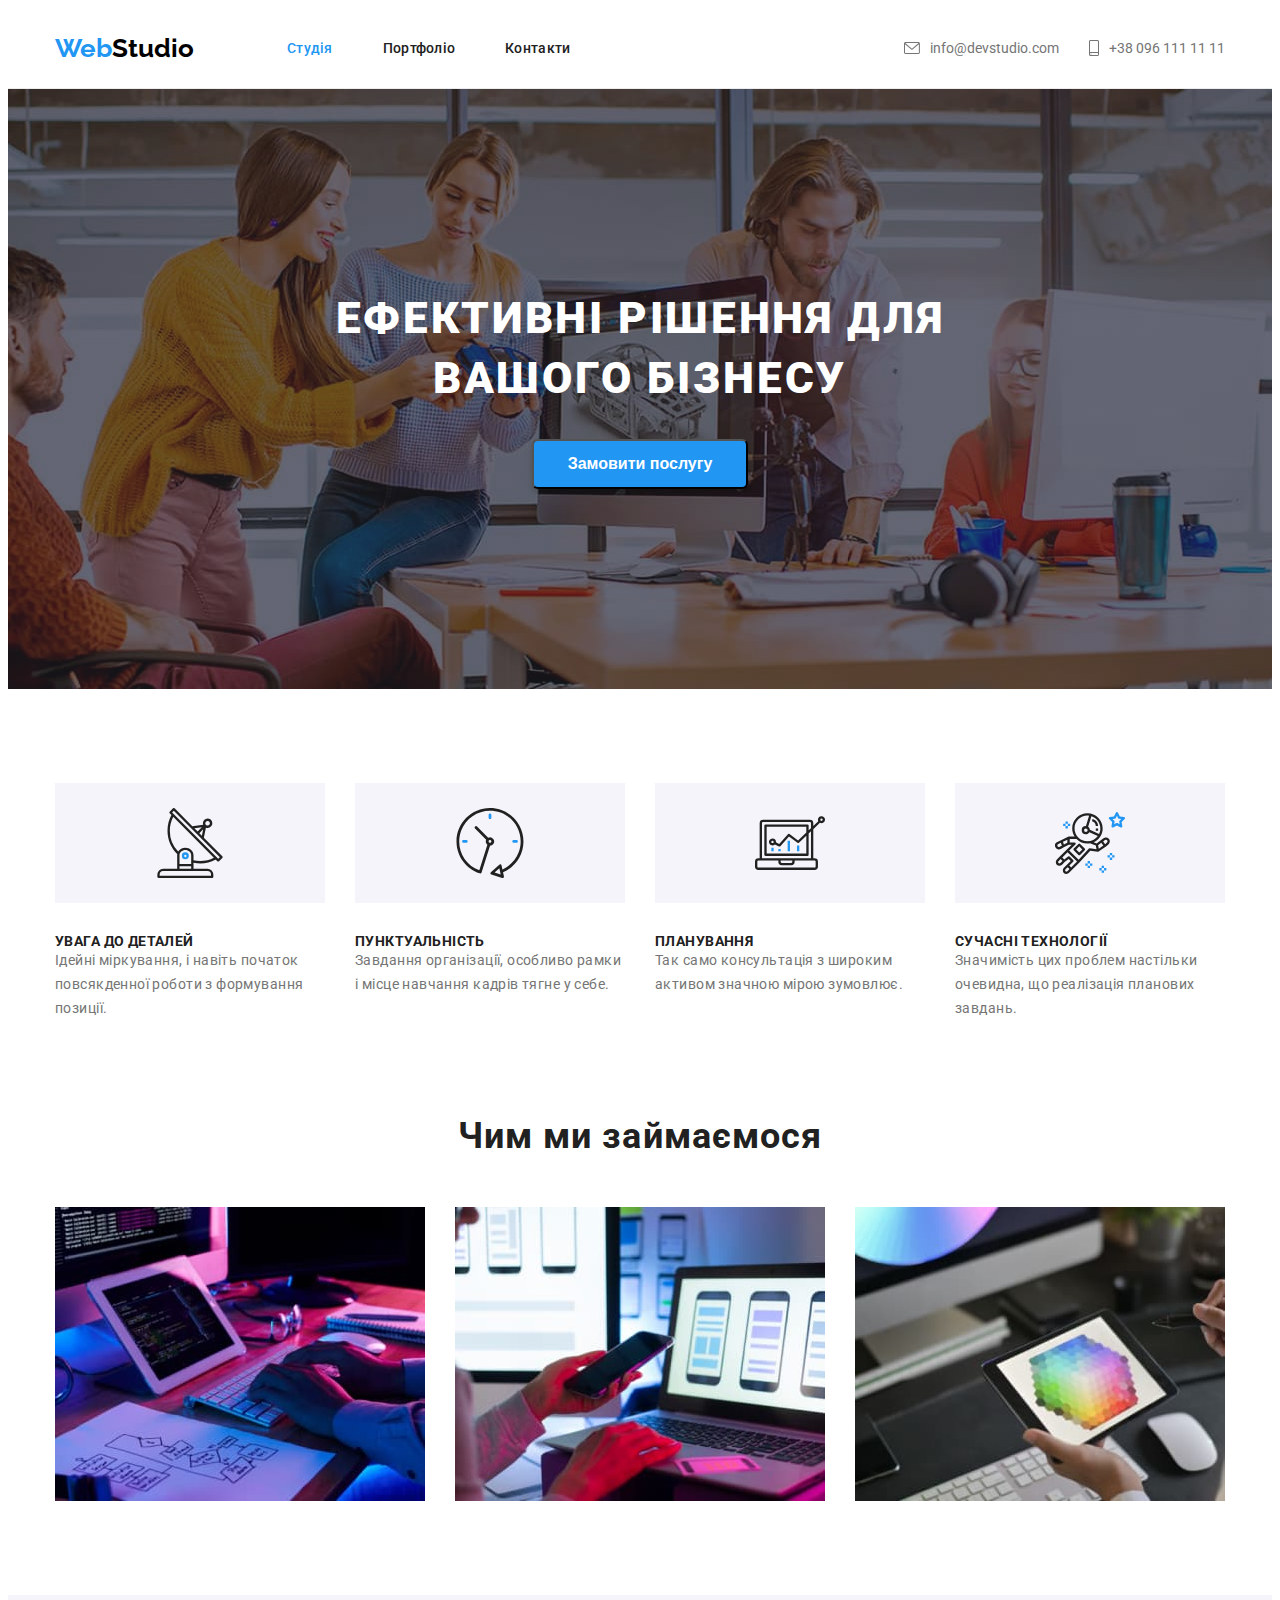
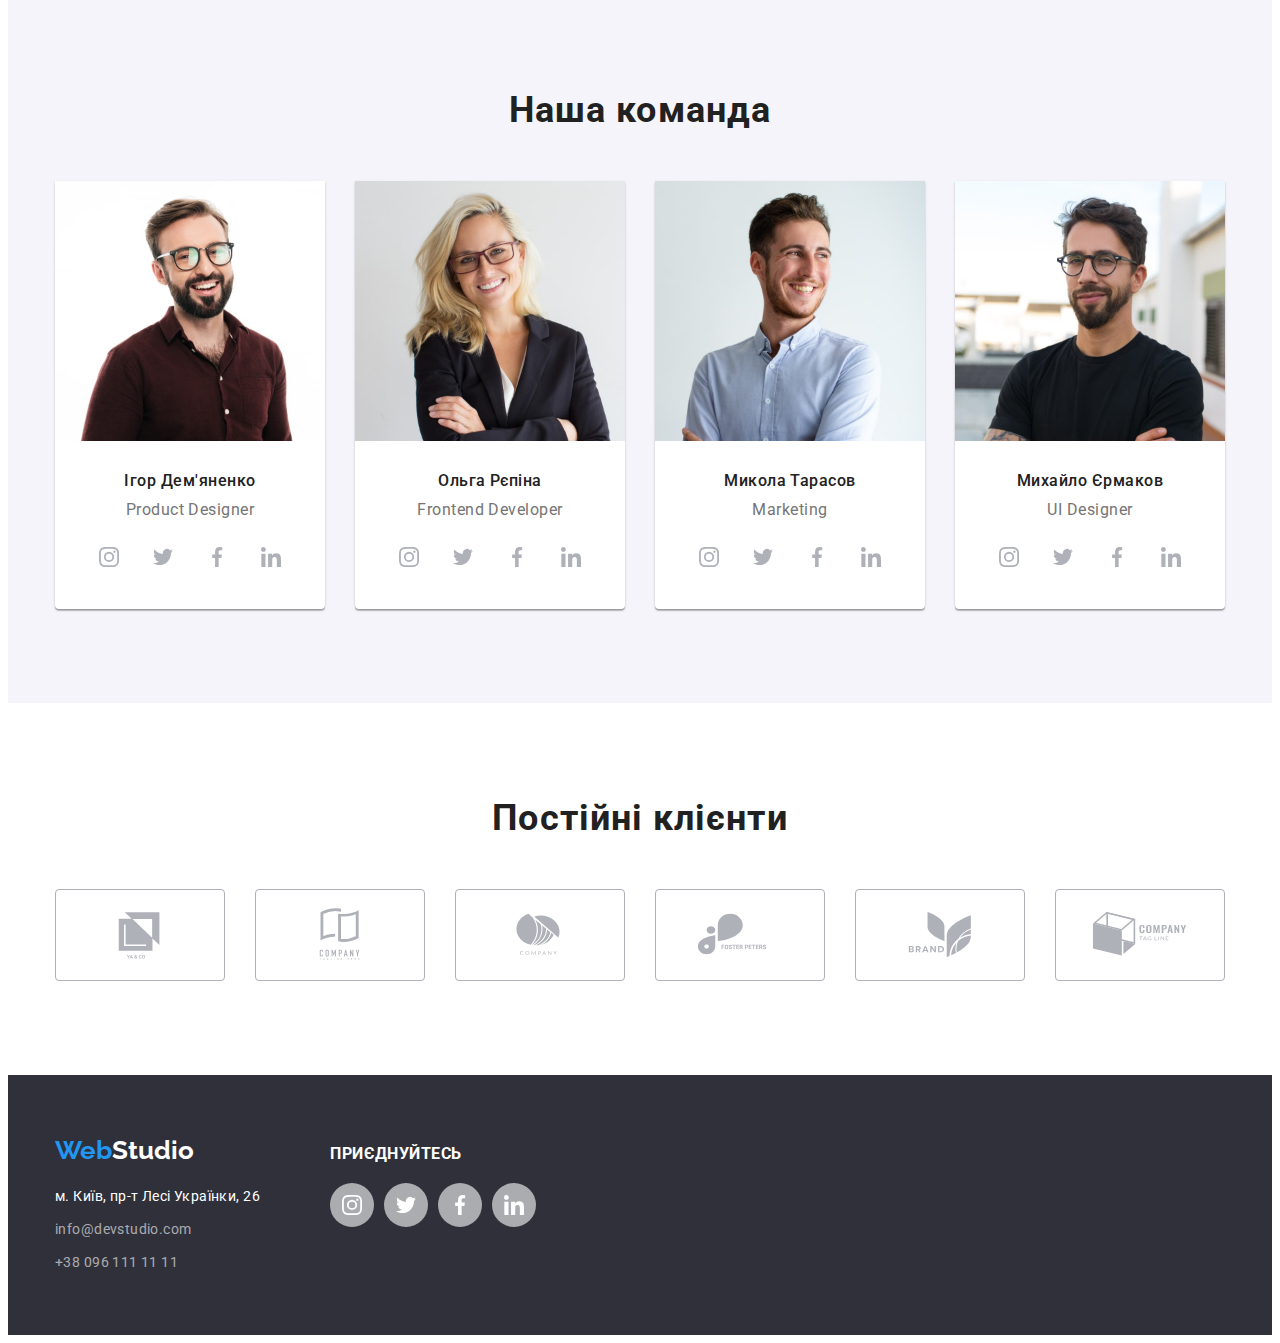
==== commit 11fca904: "added fixed" ====
--- a/index.html
+++ b/index.html
@@ -301,34 +301,52 @@
 
                 <ul class="clients-list">
                     <li class="client-icon">
-                        <svg class="icon" width="106" height="60">
-                            <use href="./image/symbol-defs.svg#Logo1" />
-                        </svg>
-                    </li>
-                    <li class="client-icon">
-                        <svg class="icon" width="106" height="60">
-                            <use href="./image/symbol-defs.svg#Logo2" />
-                        </svg>
-                    </li>
-                    <li class="client-icon">
-                        <svg class="icon" width="106" height="60">
-                            <use href="./image/symbol-defs.svg#Logo3" />
-                        </svg>
-                    </li>
-                    <li class="client-icon">
-                        <svg class="icon" width="106" height="60">
-                            <use href="./image/symbol-defs.svg#Logo4" />
-                        </svg>
-                    </li>
-                    <li class="client-icon">
-                        <svg class="icon" width="106" height="60">
-                            <use href="./image/symbol-defs.svg#Logo5" />
-                        </svg>
-                    </li>
-                    <li class="client-icon">
-                        <svg class="icon" width="106" height="60">
-                            <use href="./image/symbol-defs.svg#Logo6" />
-                        </svg>
+                        <a class="client-link" href="" target="_blank" rel="noopener no-referrer"
+                            aria-label="logo-company">
+                            <svg class="icon link" width="106" height="60">
+                                <use href="./image/symbol-defs.svg#Logo1" />
+                            </svg>
+                        </a>
+                    </li>
+                    <li class="client-icon">
+                        <a class="client-link" href="" target="_blank" rel="noopener no-referrer"
+                            aria-label="logo-company">
+                            <svg class="icon" width="106" height="60">
+                                <use href="./image/symbol-defs.svg#Logo2" />
+                            </svg>
+                        </a>
+                    </li>
+                    <li class="client-icon">
+                        <a class="client-link" href="" target="_blank" rel="noopener no-referrer"
+                            aria-label="logo-company">
+                            <svg class="icon" width="106" height="60">
+                                <use href="./image/symbol-defs.svg#Logo3" />
+                            </svg>
+                        </a>
+                    </li>
+                    <li class="client-icon">
+                        <a class="client-link" href="" target="_blank" rel="noopener no-referrer"
+                            aria-label="logo-company">
+                            <svg class="icon" width="106" height="60">
+                                <use href="./image/symbol-defs.svg#Logo4" />
+                            </svg>
+                        </a>
+                    </li>
+                    <li class="client-icon">
+                        <a class="client-link" href="" target="_blank" rel="noopener no-referrer"
+                            aria-label="logo-company">
+                            <svg class="icon" width="106" height="60">
+                                <use href="./image/symbol-defs.svg#Logo5" />
+                            </svg>
+                        </a>
+                    </li>
+                    <li class="client-icon">
+                        <a class="client-link" href="" target="_blank" rel="noopener no-referrer"
+                            aria-label="logo-company">
+                            <svg class="icon" width="106" height="60">
+                                <use href="./image/symbol-defs.svg#Logo6" />
+                            </svg>
+                        </a>
                     </li>
                 </ul>
 
--- a/css/global.css
+++ b/css/global.css
@@ -206,6 +206,11 @@
     letter-spacing: 0.02em;
 }
 
+.icon-link {
+    display: flex;
+    align-items: center;
+}
+
 .item-icon-contact {
     display: flex;
     align-items: center;
@@ -244,21 +249,18 @@
 
 .footer {
     display: flex;
-    flex-direction: row;
-}
-
-.footer-contacts {
-    display: flex;
-    flex-direction: column;
-}
+    align-items: baseline;
+
+}
+
+
 
 .footer .text-logo {
     margin-bottom: 20px;
 }
 
 .footer-adress {
-    display: flex;
-    flex-direction: column;
+    margin-top: 20px;
 }
 
 .footer-adress>.list {
@@ -308,10 +310,8 @@
 }
 
 .footer-social {
-    display: flex;
-    flex-direction: column;
     margin-left: 70px;
-    margin-top: 12px;
+
 }
 
 .footer-social-title {
--- a/css/studio.css
+++ b/css/studio.css
@@ -4,6 +4,8 @@
     height: 600px;
     margin-left: auto;
     margin-right: auto;
+    padding-top: 0;
+    padding-bottom: 0;
 
     background-image: linear-gradient(to right,
             rgba(47, 48, 58, 0.40),
@@ -123,6 +125,7 @@
     margin-left: 30px;
     margin-top: 30px;
     flex-basis: calc((100% / 4) - 30px);
+    cursor: auto;
 
     background-color: var(--primary-white-color);
     border-radius: 0px 0px 4px 4px;
@@ -214,7 +217,7 @@
     padding: 0;
 }
 
-.client-icon {
+.client-link {
     display: flex;
     justify-content: center;
     align-items: center;
@@ -225,6 +228,15 @@
     color: var(--item-icons-color);
 }
 
+.client-link:hover {
+    border: 1px solid var(--primary-link-color);
+    color: var(--primary-link-color);
+}
+
+.client-icon {
+    display: flex;
+}
+
 .client-icon:not(:last-child) {
     margin-right: 30px;
 }
@@ -234,9 +246,4 @@
 svg.icon {
     display: inline-block;
     fill: currentColor;
-}
-
-.client-icon:hover {
-    border: 1px solid var(--primary-link-color);
-    color: var(--primary-link-color);
 }